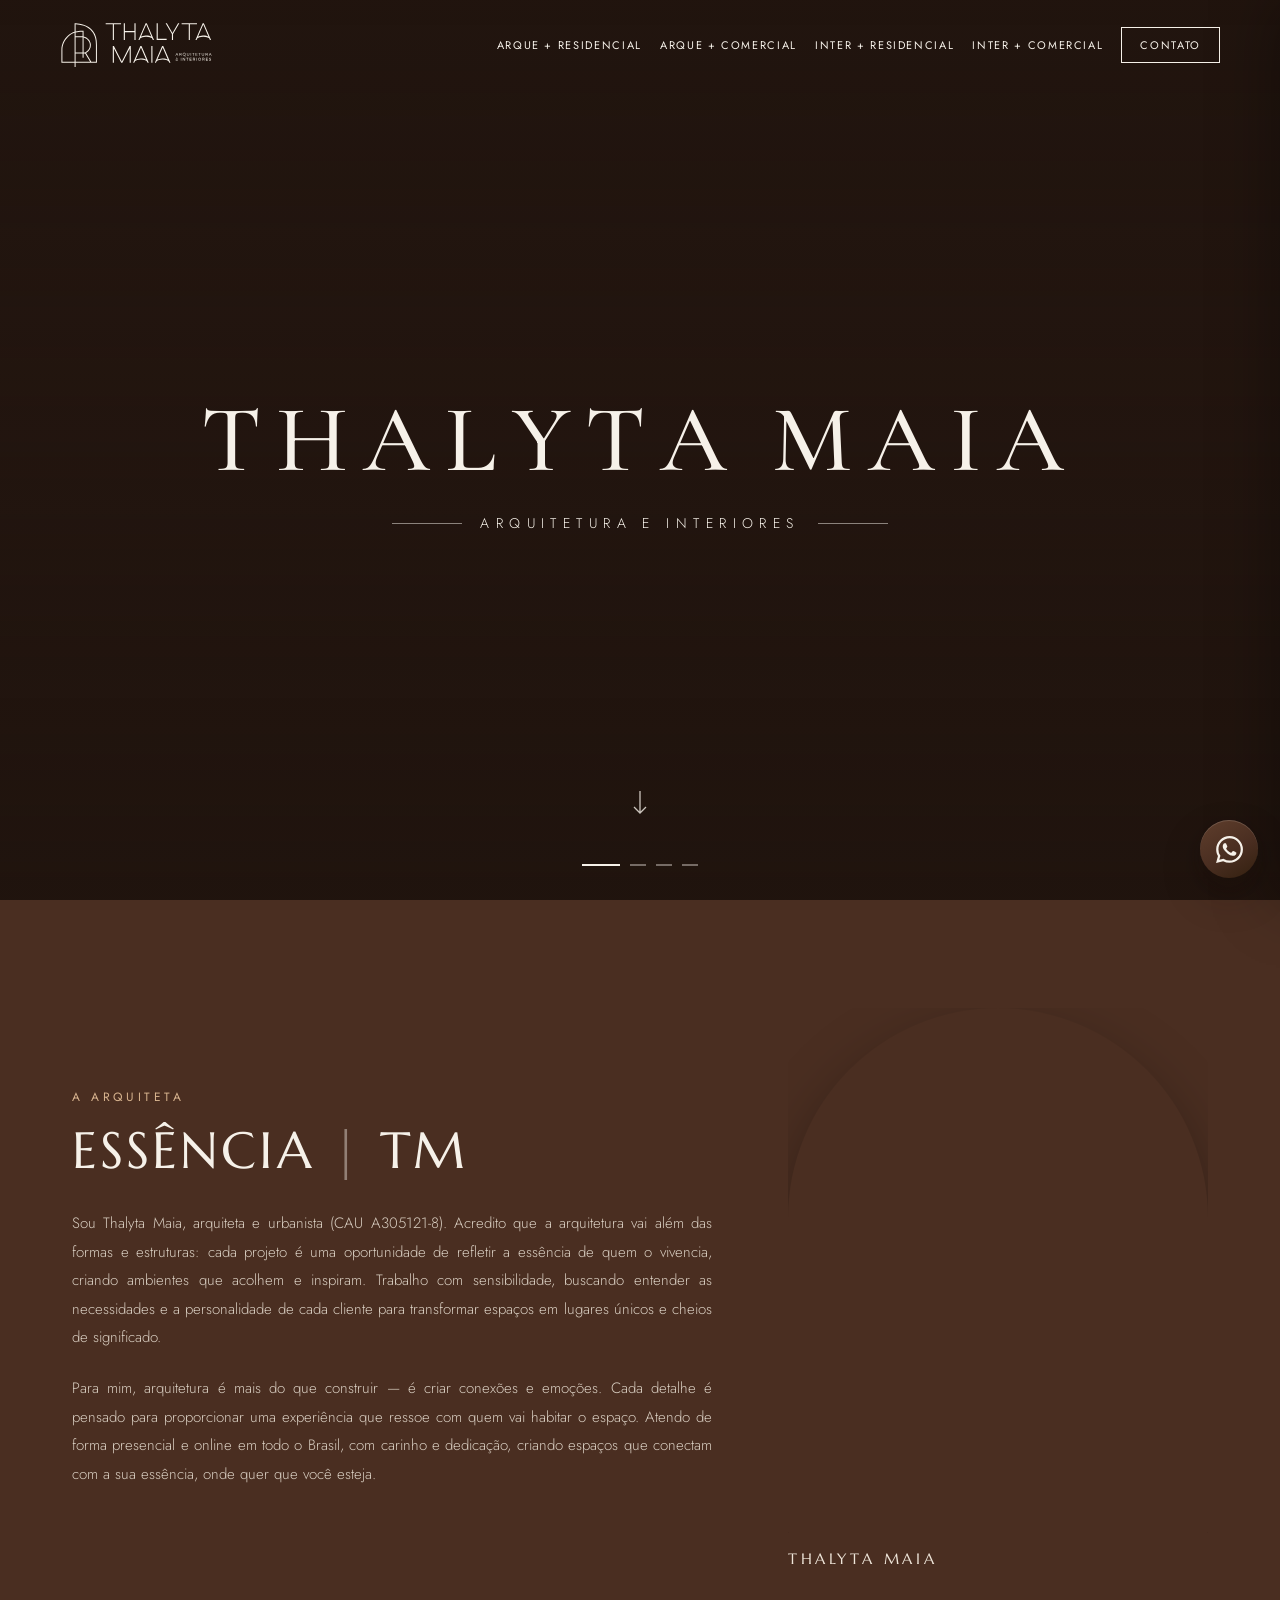
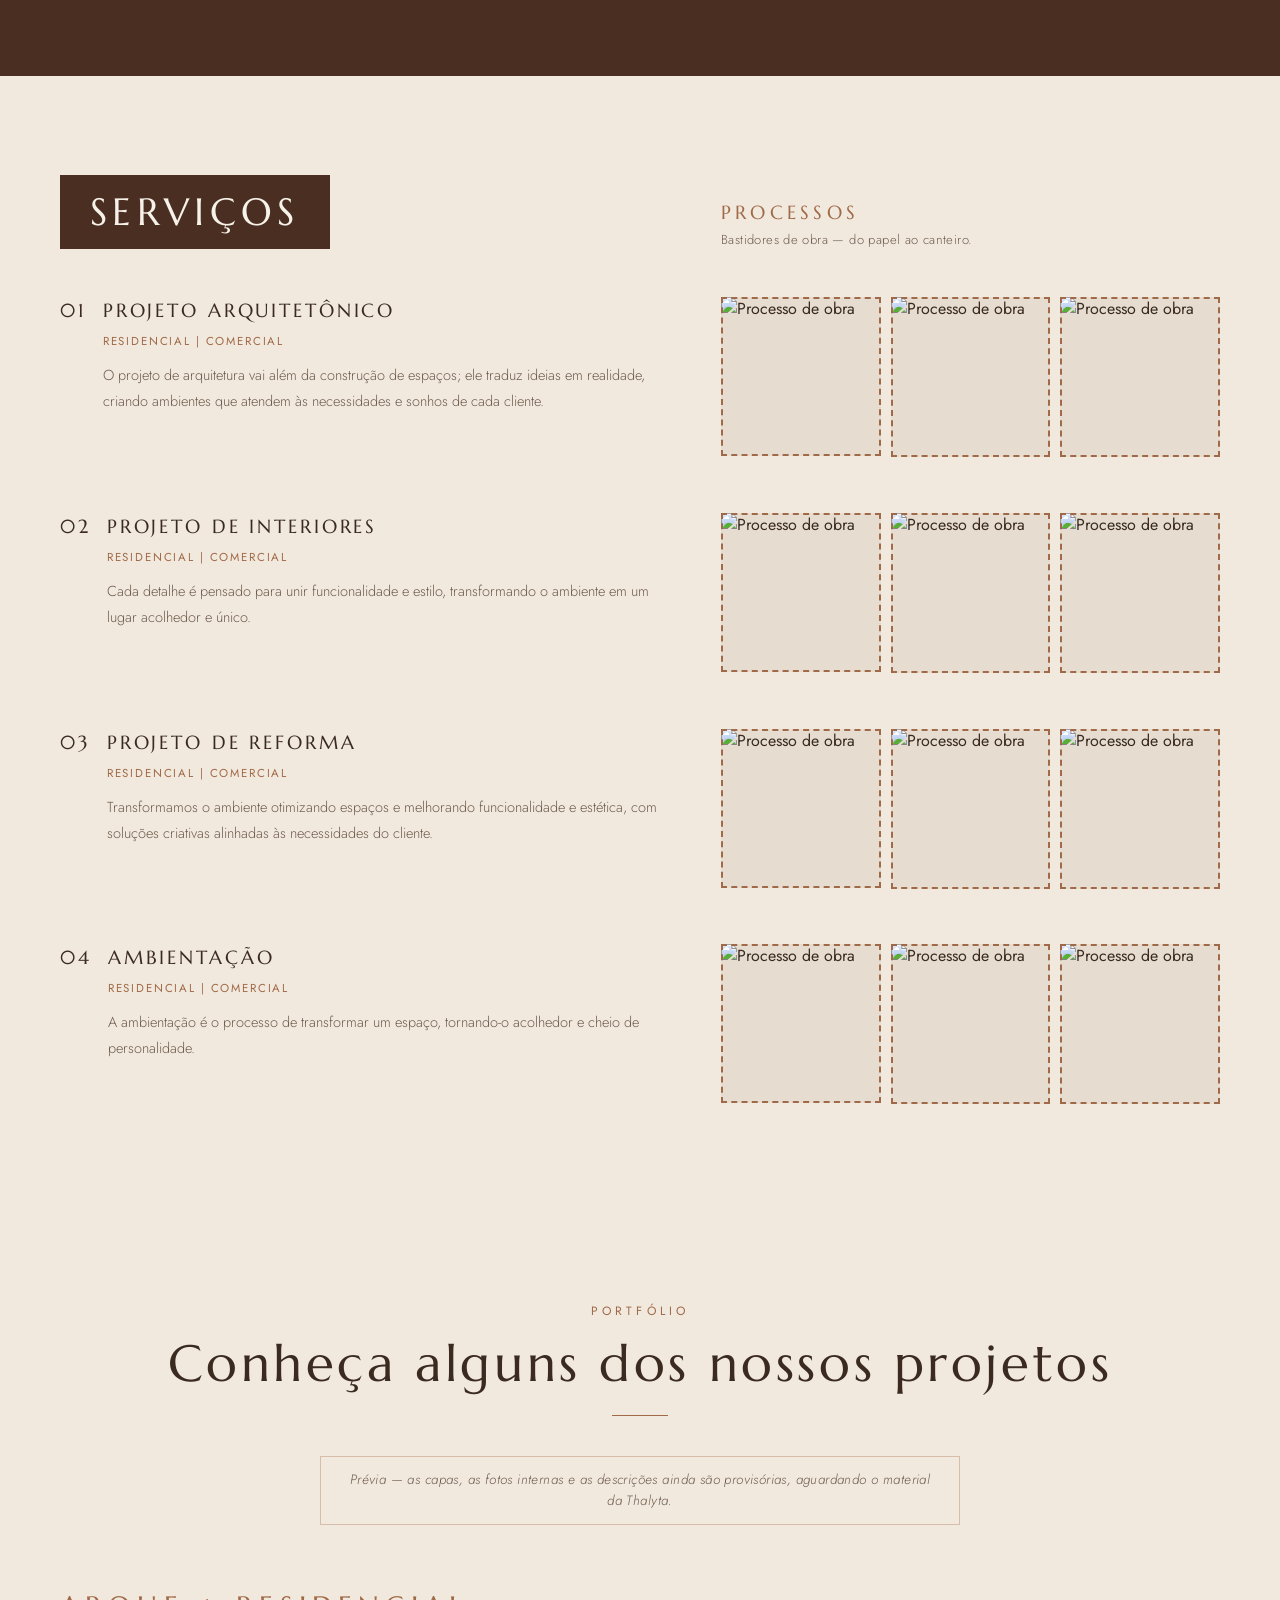
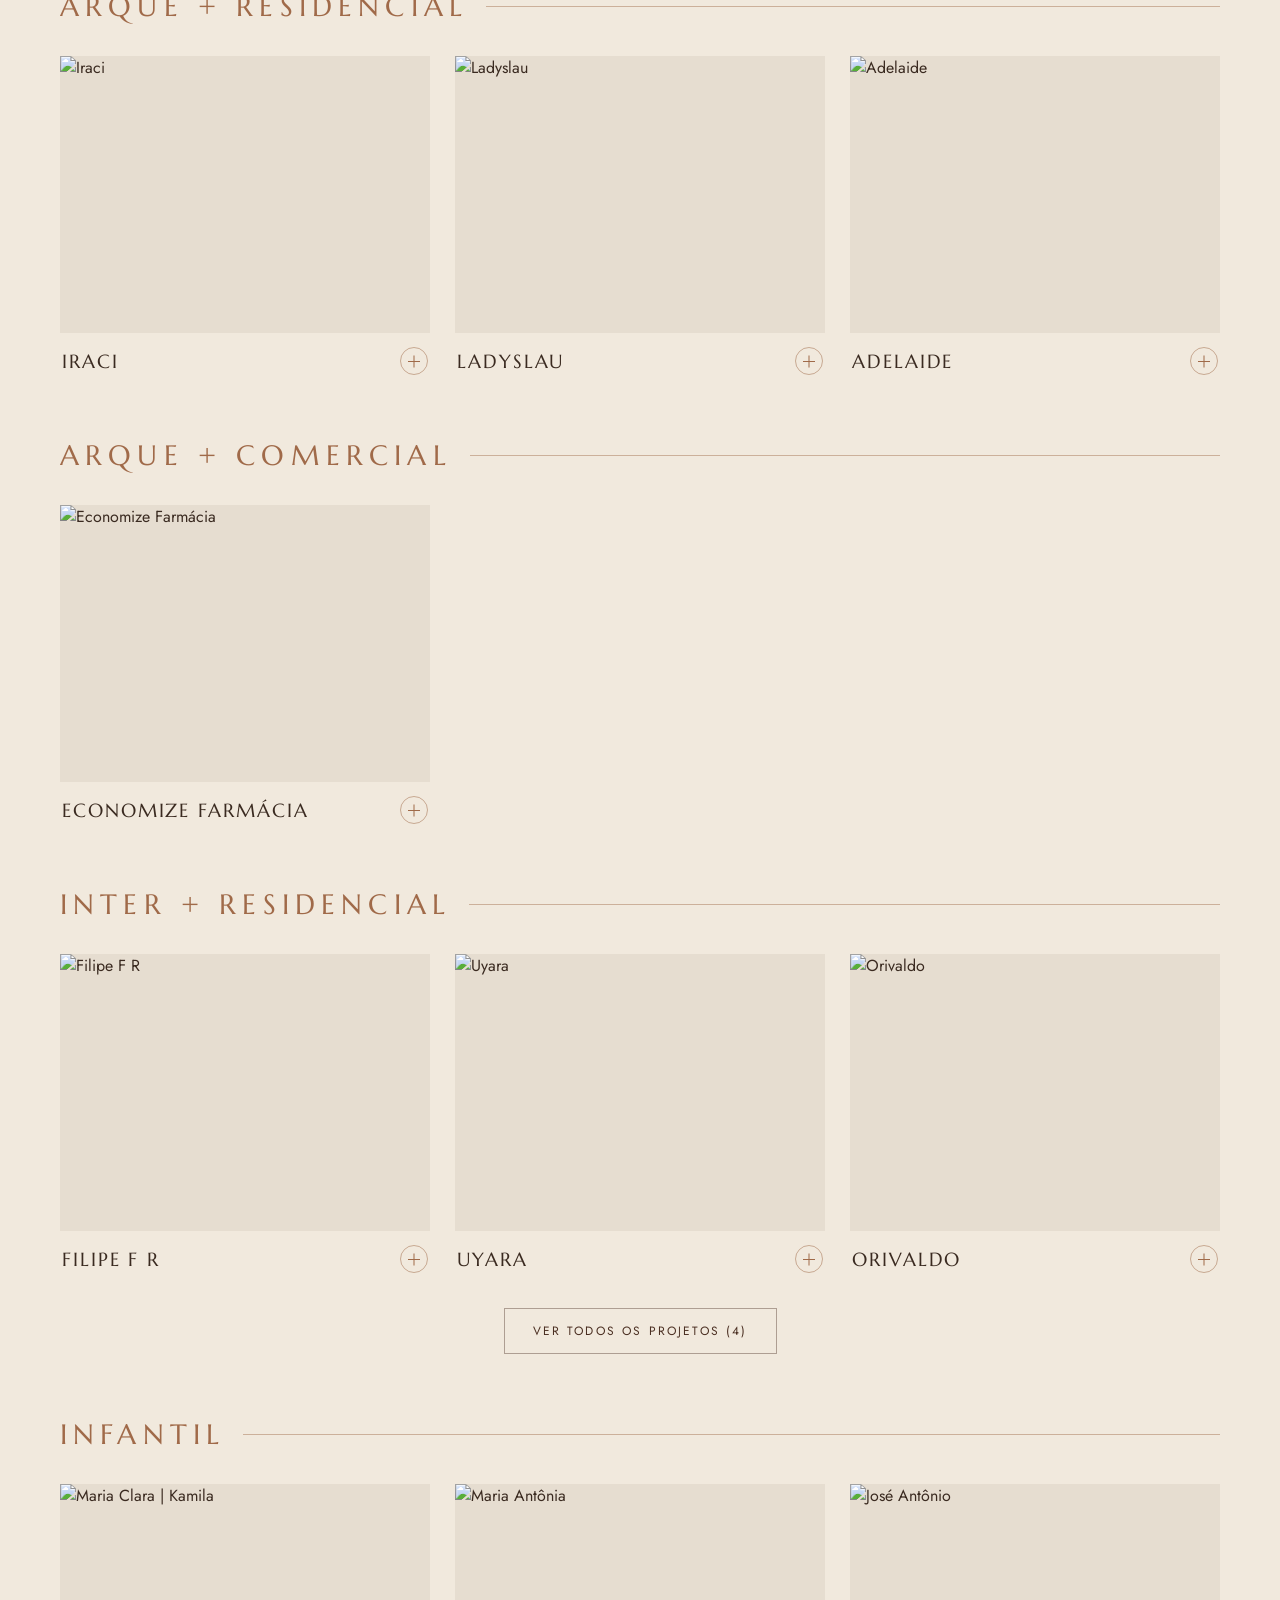
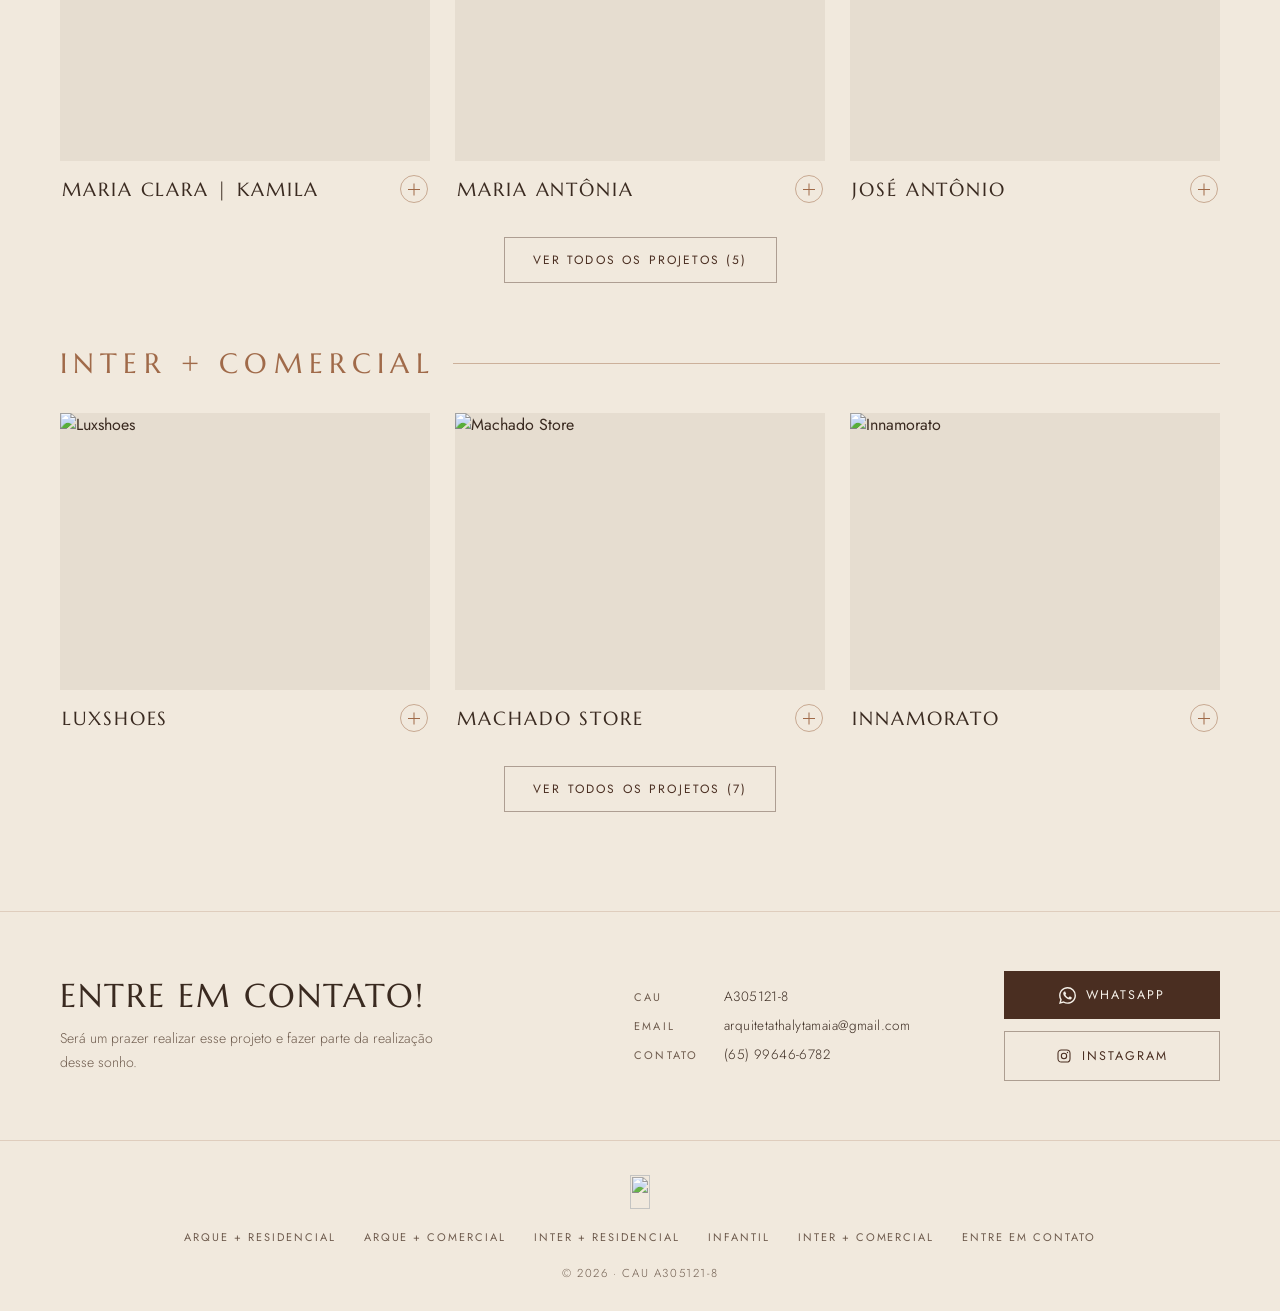
==== index.html @ 7fad7a64 "feat: atualizacoes visuais e estruturais no site" ====
<!DOCTYPE html>
<html lang="pt-BR">

<head>
  <meta charset="utf-8">
  <meta name="viewport" content="width=device-width, initial-scale=1">
  <meta name="theme-color" content="#f6f1e9">
  <title>Thalyta Maia · Arquitetura e Interiores</title>
  <script>document.documentElement.className += ' js';</script>
  <meta name="description"
    content="Thalyta Maia — Arquitetura e Interiores. Projetos residenciais e comerciais com sensibilidade, criando ambientes que acolhem e inspiram. Atendimento presencial e online para todo o Brasil.">
  <link rel="canonical" href="https://theocarvalhodev.github.io/thalytaarqu/">
  <link rel="icon" href="favicon.ico" sizes="48x48">
  <link rel="apple-touch-icon" href="assets/images/apple-touch-icon.png">

  <!-- ===== Open Graph — preview ao compartilhar o link (WhatsApp, Instagram, Facebook, LinkedIn) ===== -->
  <meta property="og:type" content="website">
  <meta property="og:site_name" content="Thalyta Maia · Arquitetura e Interiores">
  <meta property="og:title" content="Thalyta Maia · Arquitetura e Interiores">
  <meta property="og:description"
    content="Projetos residenciais e comerciais com sensibilidade — ambientes que acolhem e inspiram. Atendimento presencial e online para todo o Brasil.">
  <meta property="og:url" content="https://theocarvalhodev.github.io/thalytaarqu/">
  <meta property="og:image" content="https://theocarvalhodev.github.io/thalytaarqu/assets/images/og-thalyta-maia.jpg">
  <meta property="og:image:secure_url"
    content="https://theocarvalhodev.github.io/thalytaarqu/assets/images/og-thalyta-maia.jpg">
  <meta property="og:image:type" content="image/jpeg">
  <meta property="og:image:width" content="1200">
  <meta property="og:image:height" content="630">
  <meta property="og:image:alt" content="Thalyta Maia — Arquitetura e Interiores">
  <meta property="og:locale" content="pt_BR">

  <!-- ===== Twitter / X ===== -->
  <meta name="twitter:card" content="summary_large_image">
  <meta name="twitter:title" content="Thalyta Maia · Arquitetura e Interiores">
  <meta name="twitter:description"
    content="Projetos residenciais e comerciais com sensibilidade — ambientes que acolhem e inspiram.">
  <meta name="twitter:image" content="https://theocarvalhodev.github.io/thalytaarqu/assets/images/og-thalyta-maia.jpg">
  <meta name="twitter:image:alt" content="Thalyta Maia — Arquitetura e Interiores">

  <link rel="preconnect" href="https://fonts.googleapis.com">
  <link rel="preconnect" href="https://fonts.gstatic.com" crossorigin>
  <link
    href="https://fonts.googleapis.com/css2?family=Cormorant+Garamond:ital,wght@0,400;0,500;0,600;1,400&family=Jost:wght@300;400;500&family=Marcellus&display=swap"
    rel="stylesheet">

  <!-- cache-busting: ao mudar CSS/JS, incremente o número de ?v= para forçar o navegador a baixar a versão nova -->
  <link rel="stylesheet" href="css/styles.css?v=7">
  <link rel="stylesheet" href="css/animations.css?v=7">
</head>

<body>

  <!-- barra de progresso de scroll -->
  <div class="scroll-progress" id="scrollProgress" aria-hidden="true"></div>

  <!-- ================= NAV ================= -->
  <nav class="nav" id="nav">
    <a href="#hero" class="nav__logo" data-navlink aria-label="Thalyta Maia — Arquitetura e Interiores · Início">
      <svg xmlns="http://www.w3.org/2000/svg" xmlns:xlink="http://www.w3.org/1999/xlink"
        xmlns:inkscape="http://www.inkscape.org/namespaces/inkscape" version="1.1" viewBox="163 428 740 223"
        aria-hidden="true" focusable="false">
        <defs>
          <clipPath id="clip_1">
            <path transform="matrix(1,0,0,-1,0,1080)" d="M0 1080H1080V0H0Z" />
          </clipPath>
          <clipPath id="clip_2">
            <path transform="matrix(1,0,0,-1,0,1080)" d="M2174.58 1089.76H1090.0001V2167.2843H2174.58Z" />
          </clipPath>
          <path id="font_3_4"
            d="M.6199951 0 .54600527 .16999817H.17700196L.104003909 0H.0030059815L.31399537 .69999697H.41400147L.723999 0H.6199951M.21499634 .25700379H.5090027L.36099244 .5970001 .21499634 .25700379Z" />
          <path id="font_3_260"
            d="M.55200198 0 .41299439 .22000122C.39700318 .21866863 .3840027 .21800232 .37399293 .21800232H.19599915V0H.1000061V.69999697H.37399293C.46266685 .69999697 .53116866 .6794942 .5794983 .63848879 .62782797 .59749349 .6519928 .5393321 .6519928 .46400453 .6519928 .40733338 .63882449 .35966493 .6124878 .32099916 .5861613 .28233338 .54832968 .2543335 .49899293 .23699951L.66200259 0H.55200198M.37399293 .30499269C.43400065 .30499269 .48000083 .318161 .5119934 .34449769 .54399618 .37083436 .55999758 .40966798 .55999758 .46099855 .55999758 .5109965 .54399618 .5488281 .5119934 .5744934 .48000083 .6001689 .43400065 .6130066 .37399293 .6130066H.19599915V.30499269H.37399293Z" />
          <path id="font_3_258"
            d="M.81500247-.070999149C.7883301-.09499613 .7589925-.11366272 .72698977-.1269989 .69499716-.14033509 .66333517-.14700318 .6320038-.14700318 .5900014-.14700318 .5503337-.13499959 .5130005-.11099243 .47566734-.086995448 .44200135-.05233256 .41200257-.007003784H.40600587C.33866374-.007003784 .27682496 .008829753 .2204895 .040496828 .16416423 .0721639 .11966451 .11549886 .08699036 .17050171 .054326375 .22550456 .037994386 .28566996 .037994386 .35099793 .037994386 .41633607 .054326375 .47617088 .08699036 .5305023 .11966451 .5848338 .16400147 .6276652 .22000122 .6589966 .27600099 .69032797 .33800254 .70599368 .40600587 .70599368 .4733378 .70599368 .53516647 .69032797 .5914917 .6589966 .64782717 .6276652 .69232687 .5848338 .72499087 .5305023 .757665 .47617088 .7740021 .41633607 .7740021 .35099793 .7740021 .29700218 .76283267 .2466685 .7404938 .19999695 .7181651 .15333557 .68733218 .1133372 .647995 .08000183 .608668 .046666463 .56366989 .022664389 .5130005 .0079956059 .55699667-.03933716 .6003316-.06300354 .6430054-.06300354 .68167117-.06300354 .7256673-.04266866 .7749939-.0019989014L.81500247-.070999149M.1349945 .35099793C.1349945 .30166117 .14732869 .2563273 .17199707 .21499634 .19666545 .17366536 .22983296 .14083354 .27149964 .116500858 .3131663 .092168178 .3583323 .08000183 .40699769 .08000183 .45566307 .08000183 .50049337 .092168178 .54148867 .116500858 .5824941 .14083354 .61516317 .17366536 .63949587 .21499634 .66382858 .2563273 .6759949 .30166117 .6759949 .35099793 .6759949 .4003347 .66382858 .4455007 .63949587 .48649598 .61516317 .5275014 .5824941 .5600026 .54148867 .58399966 .50049337 .60799667 .45566307 .6199951 .40699769 .6199951 .3583323 .6199951 .3131663 .60799667 .27149964 .58399966 .22983296 .5600026 .19666545 .5275014 .17199707 .48649598 .14732869 .4455007 .1349945 .4003347 .1349945 .35099793Z" />
          <path id="font_3_297"
            d="M.18099976 .28599549C.18099976 .22132874 .1988322 .17082723 .23449707 .13449097 .27016197 .09816488 .31933085 .08000183 .38200379 .08000183 .44400535 .08000183 .49267069 .09816488 .5279999 .13449097 .56332907 .17082723 .58099368 .22132874 .58099368 .28599549V.69999697H.67700198V.28599549C.67700198 .19466655 .65083315 .1230011 .5984955 .070999149 .546168 .018997193 .47400413-.007003784 .38200379-.007003784 .28933207-.007003784 .21666463 .018997193 .16400147 .070999149 .111338298 .1230011 .085006717 .19466655 .085006717 .28599549V.69999697H.18099976V.28599549Z" />
          <path id="font_3_142" d="M.1000061 .69999697H.19599915V0H.1000061V.69999697Z" />
          <path id="font_3_283"
            d="M.009994507 .69999697H.55700686V.6119995H.33099366V0H.23500061V.6119995H.009994507V.69999697Z" />
          <path id="font_3_75"
            d="M.1000061 .69999697H.58599856V.6130066H.19599915V.39700318H.54499819V.30999757H.19599915V.087005618H.5980072V0H.1000061V.69999697Z" />
          <path id="font_3_3" d="" />
          <path id="font_3_1390"
            d="M.598999-.01499939 .4850006 .09700012C.45366923 .06433614 .41983543 .03933716 .38349916 .022003174 .34716288 .0046691896 .30966188-.0039978029 .2709961-.0039978029 .23166912-.0039978029 .19566854 .004333496 .16299439 .020996094 .1303304 .037668867 .104497279 .060836793 .085494998 .09049988 .06650289 .120162967 .057006837 .15333049 .057006837 .19000244 .057006837 .23533122 .07083639 .27282716 .09849548 .30249024 .12616475 .33216349 .16433208 .3600006 .21299744 .3860016 .18900045 .41733299 .17133586 .4461619 .16000366 .4724884 .14867147 .49882508 .14300537 .52466329 .14300537 .55000308 .14300537 .59533187 .15933736 .6323293 .19200135 .6609955 .22466533 .6896617 .2669983 .70399478 .31900025 .70399478 .3689982 .70399478 .40966288 .69065859 .44099427 .6639862 .47233583 .63732406 .4880066 .6029968 .4880066 .56100466 .4880066 .53100588 .48016868 .5045064 .4644928 .48150636 .44882713 .45850627 .42915855 .43883769 .40548707 .4225006 .38182578 .40616355 .35199485 .3886617 .31599427 .36999513 .34932963 .33132936 .40299989 .2753296 .477005 .20199585 .5036672 .2426656 .526001 .28666688 .54400637 .33399964L.6060028 .28799439C.5853322 .2386678 .55999758 .19266765 .5299988 .1499939L.647995 .035003663 .598999-.01499939M.21899414 .5509949C.21899414 .51433309 .23799642 .47000123 .27600099 .41799928 .32066856 .44133506 .35450236 .46333314 .37750245 .48399354 .40050254 .5046641 .41200257 .5299988 .41200257 .55999758 .41200257 .58533737 .40366618 .6056722 .3869934 .6210022 .3703308 .6363322 .3480021 .6439972 .32000733 .6439972 .28933717 .6439972 .26483155 .63516238 .24649048 .6174927 .22815959 .5998332 .21899414 .57766726 .21899414 .5509949M.27400209 .067993167C.32933045 .067993167 .382665 .09466044 .43400575 .147995 .35533143 .22599793 .29499818 .28900147 .25300599 .33700563 .2156728 .31633506 .18683879 .29499818 .1665039 .272995 .14616902 .25100199 .13600159 .22533672 .13600159 .19599915 .13600159 .15866597 .14933269 .1279958 .17599488 .10398865 .20266724 .07999166 .2353363 .067993167 .27400209 .067993167Z" />
          <path id="font_3_199"
            d="M.5980072 .69999697H.69299319V0H.59599307L.19599915 .54200747V0H.1000061V.69999697H.19700623L.5980072 .15699768V.69999697Z" />
          <path id="font_3_221"
            d="M.40600587 .70599368C.4733378 .70599368 .53516647 .69032797 .5914917 .6589966 .64782717 .6276652 .69232687 .5848338 .72499087 .5305023 .757665 .47617088 .7740021 .41633607 .7740021 .35099793 .7740021 .28566996 .757665 .22550456 .72499087 .17050171 .69232687 .11549886 .64782717 .0721639 .5914917 .040496828 .53516647 .008829753 .4733378-.007003784 .40600587-.007003784 .33866374-.007003784 .27682496 .008829753 .2204895 .040496828 .16416423 .0721639 .11966451 .11549886 .08699036 .17050171 .054326375 .22550456 .037994386 .28566996 .037994386 .35099793 .037994386 .41633607 .054326375 .47617088 .08699036 .5305023 .11966451 .5848338 .16400147 .6276652 .22000122 .6589966 .27600099 .69032797 .33800254 .70599368 .40600587 .70599368M.40699769 .6199951C.3583323 .6199951 .3131663 .60799667 .27149964 .58399966 .22983296 .5600026 .19666545 .5275014 .17199707 .48649598 .14732869 .4455007 .1349945 .4003347 .1349945 .35099793 .1349945 .30166117 .14732869 .2563273 .17199707 .21499634 .19666545 .17366536 .22983296 .14083354 .27149964 .116500858 .3131663 .092168178 .3583323 .08000183 .40699769 .08000183 .45566307 .08000183 .50049337 .092168178 .54148867 .116500858 .5824941 .14083354 .61516317 .17366536 .63949587 .21499634 .66382858 .2563273 .6759949 .30166117 .6759949 .35099793 .6759949 .4003347 .66382858 .4455007 .63949587 .48649598 .61516317 .5275014 .5824941 .5600026 .54148867 .58399966 .50049337 .60799667 .45566307 .6199951 .40699769 .6199951Z" />
          <path id="font_3_268"
            d="M.5090027 .55400088C.4763387 .57467147 .44250489 .59016928 .40750123 .6004944 .37249757 .61082968 .34033204 .6159973 .31100465 .6159973 .27033488 .6159973 .23783367 .6081645 .21350098 .5924988 .18916829 .57683309 .17700196 .55533346 .17700196 .5279999 .17700196 .5033315 .18433126 .48316447 .19898987 .46749879 .21365865 .4518331 .23165894 .4394989 .25299073 .43049623 .27433268 .4215037 .30400086 .41100566 .34199525 .39900209 .389328 .38433329 .42766319 .3703308 .45700074 .35699464 .4863383 .3436686 .5113373 .32383729 .5319977 .2975006 .5526683 .27116395 .56300356 .23632813 .56300356 .19299317 .56300356 .1529948 .5521698 .117996219 .5305023 .08799744 .50883486 .057998659 .47850038 .03483073 .4394989 .018493653 .40049745 .002166748 .35566203-.005996704 .30499269-.005996704 .2536621-.005996704 .20366414 .004002889 .15499878 .024002076 .10633341 .044001264 .06433614 .07066854 .029006958 .104003909L.072006229 .18699646C.10533142 .15433248 .14282735 .12916565 .18449402 .11149597 .22616069 .093836467 .2666626 .085006717 .30599977 .085006717 .3526713 .085006717 .389506 .09417216 .4165039 .11250305 .4435018 .13083394 .45700074 .15566509 .45700074 .18699646 .45700074 .21166484 .44966636 .23199971 .43499757 .2480011 .42032878 .26400248 .40182496 .27666728 .37948609 .28599549 .35715739 .29533387 .32699586 .30566917 .28900147 .31700135 .24232991 .33099876 .20432537 .34466554 .1749878 .3580017 .1456604 .3713379 .12082926 .39100138 .100494388 .4169922 .08016968 .44299317 .070007327 .47733055 .070007327 .5200043 .070007327 .55733749 .080337528 .5903371 .100997928 .6190033 .121668498 .6476695 .15067037 .66966757 .18800354 .68499758 .22533672 .7003276 .2686666 .70799258 .31799317 .70799258 .3599955 .70799258 .40116374 .701828 .4414978 .6894989 .48183189 .6771698 .5176646 .66067 .548996 .6399994L.5090027 .55400088Z" />
          <clipPath id="clip_4">
            <path transform="matrix(1,0,0,-1,0,1080)" d="M0 1080H1080V0H0Z" />
          </clipPath>
        </defs>
        <g inkscape:groupmode="layer" inkscape:label="Camada 1">
          <g clip-path="url(#clip_1)">
            <g clip-path="url(#clip_2)">
            </g>
            <path transform="matrix(1,0,0,-1,580.4326,609.4854)"
              d="M0 0C-8.323 19.466-16.647 38.932-24.971 58.397-33.507 38.778-42.042 19.158-50.577-.461-45.618 1.709-37.34 4.591-26.749 4.92-14.666 5.295-5.225 2.171 0 0M-27.738 64.623H-22.319L12.847-16.086H7.428C5.823-13.081 4.219-10.076 2.613-7.071-2.165-4.646-12.376-.268-25.942-.614-38.902-.945-48.521-5.425-53.19-7.994L-57.485-16.086H-62.904Z"
              fill="currentColor" />
            <path transform="matrix(1,0,0,-1,685.7109,609.4854)"
              d="M0 0C-8.324 19.466-16.647 38.932-24.972 58.397-33.507 38.778-42.043 19.158-50.578-.461-45.618 1.709-37.341 4.591-26.75 4.92-14.667 5.295-5.226 2.171 0 0M-27.739 64.623H-22.32L12.847-16.086H7.427L2.613-7.071C-2.166-4.646-12.376-.268-25.942-.614-38.902-.945-48.521-5.425-53.191-7.994-54.623-10.691-56.055-13.389-57.485-16.086H-62.905Z"
              fill="currentColor" />
            <path transform="matrix(1,0,0,-1,605.8867,498.7036)"
              d="M0 0C-8.324 19.465-16.647 38.931-24.972 58.397-33.507 38.777-42.042 19.158-50.578-.461-45.618 1.708-37.341 4.59-26.75 4.919-14.666 5.294-5.225 2.171 0 0M-27.739 64.622H-22.32L12.847-16.087H7.428C5.822-13.082 4.218-10.077 2.613-7.072-2.166-4.646-12.376-.269-25.942-.615-38.902-.946-48.521-5.425-53.191-7.994-54.623-10.692-56.055-13.389-57.485-16.087H-62.904Z"
              fill="currentColor" />
            <path transform="matrix(1,0,0,-1,419.0459,439.5)" d="M0 0H-34.589V5.418H40.009V0H5.419V-75.291H0Z"
              fill="currentColor" />
            <path transform="matrix(1,0,0,-1,472.1973,434.08149)"
              d="M0 0H5.419V-37.932H51.77V0H57.188V-80.709H51.77V-43.352H5.419V-80.709H0Z" fill="currentColor" />
            <path transform="matrix(1,0,0,-1,882.6309,498.7036)"
              d="M0 0C-8.324 19.465-16.647 38.931-24.972 58.397-33.507 38.777-42.043 19.158-50.578-.461-45.618 1.708-37.341 4.59-26.75 4.919-14.666 5.294-5.226 2.171 0 0M-27.739 64.622H-22.32L12.847-16.087H7.428C5.822-13.082 4.218-10.077 2.613-7.072-2.166-4.646-12.376-.269-25.942-.615-38.902-.946-48.521-5.425-53.191-7.994-54.623-10.692-56.055-13.389-57.485-16.087H-62.905Z"
              fill="currentColor" />
            <path transform="matrix(1,0,0,-1,631.5381,434.08149)" d="M0 0H5.419V-75.289H48.54V-80.709H0Z"
              fill="currentColor" />
            <path transform="matrix(1,0,0,-1,705.5889,486.6577)"
              d="M0 0-30.555 52.576H-24.329L2.651 5.65 29.746 52.576H35.973L5.419 0V-28.133H0Z" fill="currentColor" />
            <path transform="matrix(1,0,0,-1,787.2197,439.5)" d="M0 0H-34.589V5.418H40.009V0H5.42V-75.291H0Z"
              fill="currentColor" />
            <path transform="matrix(1,0,0,-1,418.9111,544.8623)"
              d="M0 0H5.419L43.697-74.252 81.746 0H87.28V-80.709H81.861V-11.645L46.35-80.709H40.931L5.419-11.761V-80.709H0Z"
              fill="currentColor" />
            <path transform="matrix(1,0,0,-1,0,1080)" d="M605.771 535.138H611.19V454.42903H605.771Z"
              fill="currentColor" />
          </g>
          <use data-text="A" xlink:href="#font_3_4" transform="matrix(19.2582,0,0,-20,722.4551,591.7705)"
            fill="currentColor" />
          <use data-text="R" xlink:href="#font_3_260" transform="matrix(19.2582,0,0,-20,739.903,591.7705)"
            fill="currentColor" />
          <use data-text="Q" xlink:href="#font_3_258" transform="matrix(19.2582,0,0,-20,757.29318,591.7705)"
            fill="currentColor" />
          <use data-text="U" xlink:href="#font_3_297" transform="matrix(19.2582,0,0,-20,776.58987,591.7705)"
            fill="currentColor" />
          <use data-text="I" xlink:href="#font_3_142" transform="matrix(19.2582,0,0,-20,794.7311,591.7705)"
            fill="currentColor" />
          <use data-text="T" xlink:href="#font_3_283" transform="matrix(19.2582,0,0,-20,803.898,591.7705)"
            fill="currentColor" />
          <use data-text="E" xlink:href="#font_3_75" transform="matrix(19.2582,0,0,-20,818.2839,591.7705)"
            fill="currentColor" />
          <use data-text="T" xlink:href="#font_3_283" transform="matrix(19.2582,0,0,-20,834.3259,591.7705)"
            fill="currentColor" />
          <use data-text="U" xlink:href="#font_3_297" transform="matrix(19.2582,0,0,-20,848.7118,591.7705)"
            fill="currentColor" />
          <use data-text="R" xlink:href="#font_3_260" transform="matrix(19.2582,0,0,-20,866.853,591.7705)"
            fill="currentColor" />
          <use data-text="A" xlink:href="#font_3_4" transform="matrix(19.2582,0,0,-20,884.24319,591.7705)"
            fill="currentColor" />
          <use data-text=" " xlink:href="#font_3_3" transform="matrix(19.2582,0,0,-20,901.6911,591.7705)"
            fill="currentColor" />
          <use data-text="&amp;" xlink:href="#font_3_1390" transform="matrix(19.2582,0,0,-20,722.4551,615.7705)"
            fill="currentColor" />
          <use data-text=" " xlink:href="#font_3_3" transform="matrix(19.2582,0,0,-20,738.53567,615.7705)"
            fill="currentColor" />
          <use data-text="I" xlink:href="#font_3_142" transform="matrix(19.2582,0,0,-20,747.0478,615.7705)"
            fill="currentColor" />
          <use data-text="N" xlink:href="#font_3_199" transform="matrix(19.2582,0,0,-20,756.2147,615.7705)"
            fill="currentColor" />
          <use data-text="T" xlink:href="#font_3_283" transform="matrix(19.2582,0,0,-20,774.9722,615.7705)"
            fill="currentColor" />
          <use data-text="E" xlink:href="#font_3_75" transform="matrix(19.2582,0,0,-20,789.3581,615.7705)"
            fill="currentColor" />
          <use data-text="R" xlink:href="#font_3_260" transform="matrix(19.2582,0,0,-20,805.40017,615.7705)"
            fill="currentColor" />
          <use data-text="I" xlink:href="#font_3_142" transform="matrix(19.2582,0,0,-20,822.7903,615.7705)"
            fill="currentColor" />
          <use data-text="O" xlink:href="#font_3_221" transform="matrix(19.2582,0,0,-20,831.9572,615.7705)"
            fill="currentColor" />
          <use data-text="R" xlink:href="#font_3_260" transform="matrix(19.2582,0,0,-20,851.06137,615.7705)"
            fill="currentColor" />
          <use data-text="E" xlink:href="#font_3_75" transform="matrix(19.2582,0,0,-20,868.4515,615.7705)"
            fill="currentColor" />
          <use data-text="S" xlink:href="#font_3_268" transform="matrix(19.2582,0,0,-20,884.4935,615.7705)"
            fill="currentColor" />
          <g clip-path="url(#clip_4)">
            <path transform="matrix(1,0,0,-1,238.6143,580.6621)"
              d="M0 0H33.816V-20.897H38.688V0H44.212 46.111L70.39-40.598H0ZM-63.945-40.598V18.029C-63.945 42.632-52.834 66.649-33.46 83.922-24.419 91.982-14.517 97.172-4.871 100.465V-40.598ZM38.688 77.61C55.695 73.692 68.385 59.265 69.335 42.22 70.212 26.507 60.837 11.561 45.963 4.871H44.212 38.688ZM0 78.361H33.816V4.871002H0ZM33.816 83.233H0V101.979C13.097 105.658 25.337 106.049 33.816 105.632ZM0 141.622H.129C21.2 140.486 59.668 134.181 81.092 104.753 93.862 87.21 98.61 70.042 98.61 41.411V-40.598H76.064L50.717 1.789C65.808 9.843 75.132 25.77 74.198 42.491 73.107 62.067 58.331 78.571 38.688 82.592V109.467H38.682L38.697 110.389 34.943 110.45C26.388 110.943 13.714 110.688 0 107.038ZM103.481 41.411C103.481 70.816 98.309 89.379 85.029 107.619 62.397 138.708 22.243 145.317 .322 146.49L.255 146.493-2.44 146.487H-4.871V105.606C-15.544 102.167-26.616 96.549-36.702 87.558-57.11 69.362-68.816 44.019-68.816 18.029V-40.598-44.651-45.469H-4.871V-65.257H0V-45.469H103.477V-44.771H103.481Z"
              fill="currentColor" />
          </g>
        </g>
      </svg>
    </a>

    <div class="nav__links" id="deskLinks">
      <a href="#arq-residencial" class="nav__link" data-navlink>Arque + Residencial</a>
      <a href="#arq-comercial" class="nav__link" data-navlink>Arque + Comercial</a>
      <a href="#int-residencial" class="nav__link" data-navlink>Inter + Residencial</a>
      <a href="#int-comercial" class="nav__link" data-navlink>Inter + Comercial</a>
      <a href="#contato" class="nav__link nav__link--btn" data-navlink>Contato</a>
    </div>

    <button class="nav__burger" id="burger" data-navlink aria-label="Abrir menu" aria-expanded="false"
      aria-controls="drawer">
      <span class="burger-box" aria-hidden="true"><span class="burger-line"></span><span
          class="burger-line"></span><span class="burger-line"></span></span>
    </button>
  </nav>

  <!-- mobile drawer -->
  <div class="drawer-overlay" id="overlay" hidden></div>
  <aside class="drawer" id="drawer" aria-hidden="true">
    <button class="drawer__close" id="drawerClose" aria-label="Fechar menu">
      <svg width="22" height="22" viewBox="0 0 24 24" fill="none" stroke="currentColor" stroke-width="1.5"
        stroke-linecap="round" aria-hidden="true">
        <path d="M6 6l12 12M18 6L6 18" />
      </svg>
    </button>
    <nav class="drawer__links">
      <a href="#arq-residencial" data-drawerlink>Arque + Residencial</a>
      <a href="#arq-comercial" data-drawerlink>Arque + Comercial</a>
      <a href="#int-residencial" data-drawerlink>Inter + Residencial</a>
      <a href="#int-comercial" data-drawerlink>Inter + Comercial</a>
      <a href="#contato" data-drawerlink>Contato</a>
    </nav>
    <div class="drawer__contact">(65) 99646-6782<br>arquitetathalytamaia@gmail.com</div>
  </aside>

  <!-- ================= HERO ================= -->
  <section id="hero" class="hero">
    <div class="hero__slides" id="heroSlides">
      <div class="hero__slide is-active" data-pan="1">
        <picture>
          <source type="image/webp"
            srcset="assets/images/webp/hero-cozinha-768.webp 768w, assets/images/webp/hero-cozinha-1280.webp 1280w, assets/images/webp/hero-cozinha-1440.webp 1440w"
            sizes="100vw">
          <img class="hero__slide-img" src="assets/images/hero-cozinha.jpg" alt="" fetchpriority="high"
            decoding="async">
        </picture>
      </div>
      <div class="hero__slide" data-pan="2">
        <picture>
          <source type="image/webp"
            srcset="assets/images/webp/hero-lounge-768.webp 768w, assets/images/webp/hero-lounge-1280.webp 1280w, assets/images/webp/hero-lounge-1920.webp 1920w"
            sizes="100vw">
          <img class="hero__slide-img" src="assets/images/hero-lounge.jpg" alt="" loading="lazy" decoding="async">
        </picture>
      </div>
      <div class="hero__slide" data-pan="3">
        <picture>
          <source type="image/webp"
            srcset="assets/images/webp/hero-lavabo-768.webp 768w, assets/images/webp/hero-lavabo-1280.webp 1280w, assets/images/webp/hero-lavabo-1440.webp 1440w"
            sizes="100vw">
          <img class="hero__slide-img" src="assets/images/hero-lavabo.jpg" alt="" loading="lazy" decoding="async">
        </picture>
      </div>
      <div class="hero__slide" data-pan="4">
        <picture>
          <source type="image/webp"
            srcset="assets/images/webp/hero-quarto-768.webp 768w, assets/images/webp/hero-quarto-1280.webp 1280w"
            sizes="100vw">
          <img class="hero__slide-img" src="assets/images/hero-quarto.jpg" alt="" loading="lazy" decoding="async">
        </picture>
      </div>
    </div>
    <div class="hero__overlay"></div>

    <div class="hero__content" id="heroContent">
      <!-- selo removido na reunião: capa mais limpa, a logo continua na nav -->
      <h1 class="hero__title" data-hero data-letters>THALYTA MAIA</h1>
      <div class="hero__subtitle" data-hero>
        <span class="hero__rule"></span>
        <span class="hero__sub-text">Arquitetura e Interiores</span>
        <span class="hero__rule"></span>
      </div>
    </div>

    <a href="#essencia" class="hero__cue" aria-label="Rolar para baixo">
      <svg width="20" height="30" viewBox="0 0 20 30" fill="none" stroke="currentColor" stroke-width="1.3"
        aria-hidden="true">
        <path d="M10 1v22M4 17l6 6 6-6" />
      </svg>
    </a>

    <div class="hero__dots" id="heroDots" role="tablist" aria-label="Slides">
      <button class="hero__dot is-active" data-slide="0" aria-label="Slide 1"></button>
      <button class="hero__dot" data-slide="1" aria-label="Slide 2"></button>
      <button class="hero__dot" data-slide="2" aria-label="Slide 3"></button>
      <button class="hero__dot" data-slide="3" aria-label="Slide 4"></button>
    </div>
  </section>

  <!-- ================= ESSÊNCIA ================= -->
  <section id="essencia" class="essencia">
    <div class="essencia__inner">
      <div class="essencia__text">
        <div class="kicker kicker--tan" data-reveal="up">A arquiteta</div>
        <h2 class="section-title" data-reveal="up" data-reveal-delay="60">ESSÊNCIA <span
            class="section-title__sep">|</span> TM</h2>
        <!-- RASCUNHO "Sobre Mim" — aguardando aprovação da Thalyta (2026-07-06) -->
        <p data-reveal="up" data-reveal-delay="120">Sou Thalyta Maia, arquiteta e urbanista (CAU A305121-8). Acredito
          que a arquitetura vai além das formas e estruturas: cada projeto é uma oportunidade de refletir a essência de
          quem o vivencia, criando ambientes que acolhem e inspiram. Trabalho com sensibilidade, buscando entender as
          necessidades e a personalidade de cada cliente para transformar espaços em lugares únicos e cheios de
          significado.</p>
        <p data-reveal="up" data-reveal-delay="180">Para mim, arquitetura é mais do que construir — é criar conexões e
          emoções. Cada detalhe é pensado para proporcionar uma experiência que ressoe com quem vai habitar o espaço.
          Atendo de forma presencial e online em todo o Brasil, com carinho e dedicação, criando espaços que conectam
          com a sua essência, onde quer que você esteja.</p>
      </div>
      <div class="essencia__portrait-wrap" data-reveal="up" data-reveal-delay="140">
        <figure class="portrait portrait--arch" data-reveal="mask">
          <picture>
            <source type="image/webp" srcset="assets/images/webp/portrait-686.webp">
            <img src="assets/images/portrait.jpg" alt="Thalyta Maia, arquiteta" class="portrait__img"
              data-parallax="0.05" loading="lazy">
          </picture>
        </figure>
        <figcaption class="portrait__caption">THALYTA MAIA</figcaption>
      </div>
    </div>
  </section>

  <!-- ================= SERVIÇOS ================= -->
  <section id="servicos" class="servicos">
    <div class="servicos__inner">
      <!-- o rótulo "Processos" cai em cima da coluna de fotos porque o topo usa a
           mesma grade de 2 colunas do .service -->
      <div class="servicos__topo">
        <div class="badge" data-reveal="up">SERVIÇOS</div>
        <div data-reveal="up" data-reveal-delay="120">
          <h3 class="processos__title">Processos</h3>
          <p class="processos__sub">Bastidores de obra — do papel ao canteiro.</p>
        </div>
      </div>

      <!-- ⚠️ PLACEHOLDER — as 12 fotos das faixas .service__processos são de ambiente
           PRONTO (banco atual do site). SUBSTITUIR pelas fotos de OBRA EM ANDAMENTO que a
           Thalyta vai enviar e apagar o data-placeholder de cada faixa (some a tracejada). -->
      <div class="servicos__grid" data-stagger>
        <article class="service" data-reveal="up">
          <div class="service__text">
            <div class="service__num">01</div>
            <div class="service__body">
              <h3 class="service__name">Projeto Arquitetônico</h3>
              <div class="service__scope">Residencial | Comercial</div>
              <p class="service__desc">O projeto de arquitetura vai além da construção de espaços; ele traduz ideias em
                realidade, criando ambientes que atendem às necessidades e sonhos de cada cliente.</p>
            </div>
          </div>
          <div class="service__processos" data-placeholder>
            <figure><img src="assets/pinterest/marias-kids-fachada.jpg" alt="Processo de obra" loading="lazy"></figure>
            <figure><img src="assets/pinterest/escritorio-orion.jpg" alt="Processo de obra" loading="lazy"></figure>
            <figure><img src="assets/pinterest/sala-jantar.jpg" alt="Processo de obra" loading="lazy"></figure>
          </div>
        </article>

        <article class="service" data-reveal="up">
          <div class="service__text">
            <div class="service__num">02</div>
            <div class="service__body">
              <h3 class="service__name">Projeto de Interiores</h3>
              <div class="service__scope">Residencial | Comercial</div>
              <p class="service__desc">Cada detalhe é pensado para unir funcionalidade e estilo, transformando o
                ambiente em um lugar acolhedor e único.</p>
            </div>
          </div>
          <div class="service__processos" data-placeholder>
            <figure><img src="assets/pinterest/cozinha-marmore.jpg" alt="Processo de obra" loading="lazy"></figure>
            <figure><img src="assets/pinterest/cozinha-office.jpg" alt="Processo de obra" loading="lazy"></figure>
            <figure><img src="assets/pinterest/lounge-verde.jpg" alt="Processo de obra" loading="lazy"></figure>
          </div>
        </article>

        <article class="service" data-reveal="up">
          <div class="service__text">
            <div class="service__num">03</div>
            <div class="service__body">
              <h3 class="service__name">Projeto de Reforma</h3>
              <div class="service__scope">Residencial | Comercial</div>
              <p class="service__desc">Transformamos o ambiente otimizando espaços e melhorando funcionalidade e
                estética, com soluções criativas alinhadas às necessidades do cliente.</p>
            </div>
          </div>
          <div class="service__processos" data-placeholder>
            <figure><img src="assets/pinterest/banheiro-terrazzo.jpg" alt="Processo de obra" loading="lazy"></figure>
            <figure><img src="assets/pinterest/lavabo-toucador.jpg" alt="Processo de obra" loading="lazy"></figure>
            <figure><img src="assets/pinterest/quarto-casal.jpg" alt="Processo de obra" loading="lazy"></figure>
          </div>
        </article>

        <article class="service" data-reveal="up">
          <div class="service__text">
            <div class="service__num">04</div>
            <div class="service__body">
              <h3 class="service__name">Ambientação</h3>
              <div class="service__scope">Residencial | Comercial</div>
              <p class="service__desc">A ambientação é o processo de transformar um espaço, tornando-o acolhedor e cheio
                de personalidade.</p>
            </div>
          </div>
          <div class="service__processos" data-placeholder>
            <figure><img src="assets/pinterest/quarto-infantil-floral.jpg" alt="Processo de obra" loading="lazy">
            </figure>
            <figure><img src="assets/pinterest/bercario.jpg" alt="Processo de obra" loading="lazy"></figure>
            <figure><img src="assets/pinterest/quarto-infantil-comoda.jpg" alt="Processo de obra" loading="lazy">
            </figure>
          </div>
        </article>
      </div>
    </div>
  </section>

  <!-- ================= PROJETOS =================
       TEXTOS PROVISÓRIOS — a Thalyta vai revisar/substituir as descrições e categorias. -->
  <section id="projetos" class="projetos">
    <div class="projetos__inner">
      <header class="projetos__head" data-reveal="up">
        <div class="kicker kicker--terra">Portfólio</div>
        <h2 class="section-title section-title--dark">Conheça alguns dos nossos projetos</h2>
        <div class="rule-center"></div>
      </header>

      <p class="projetos__aviso">Prévia — as capas, as fotos internas e as descrições ainda são provisórias,
        aguardando o material da Thalyta.</p>

      <!-- ============================================================
           COMO TROCAR UM PLACEHOLDER POR UM PROJETO REAL:
           1. troque o <img> da .project__capa e os <img> das .frame (fotos internas);
           2. escreva a descrição no lugar do <p class="projetos__empty">;
           3. apague o data-placeholder do <details>.
           Quando o ÚLTIMO data-placeholder sair, o aviso acima some sozinho (CSS :has).
           Os NOMES abaixo vieram da mensagem da Thalyta no grupo (não do resumo em .docx,
           que trocava Iraci por "Josiane" e esquecia a Luxshoes).
           ============================================================ -->
      <div class="projetos__grupo">
        <!-- ===== Arque + Residencial ===== -->
        <h3 id="arq-residencial" class="projetos__group-title" data-reveal="up"><span>Arque + Residencial</span></h3>
        <div class="projetos__grid">
          <details class="project" data-reveal="up" data-placeholder>
            <summary class="project__cover">
              <figure class="project__capa">
                <img src="assets/pinterest/sala-jantar.jpg" alt="Iraci" loading="lazy">
              </figure>
              <div class="project__label">
                <h4 class="project__name">Iraci</h4>
                <span class="project__toggle" aria-hidden="true"></span>
              </div>
            </summary>
            <div class="project__panel">
              <div class="project__text">
                <div class="kicker kicker--terra">Arquitetônico · Residencial</div>
                <div class="rule-left"></div>
                <p class="projetos__empty">Descrição e fotos reais — aguardando envio.</p>
              </div>
              <div class="project__media">
                <figure class="frame"><img src="assets/pinterest/sala-jantar.jpg" alt="Iraci — ambiente" loading="lazy"></figure>
                <figure class="frame"><img src="assets/pinterest/cozinha-marmore.jpg" alt="Iraci — ambiente" loading="lazy"></figure>
              </div>
            </div>
          </details>
          <details class="project" data-reveal="up" data-placeholder>
            <summary class="project__cover">
              <figure class="project__capa">
                <img src="assets/pinterest/cozinha-marmore.jpg" alt="Ladyslau" loading="lazy">
              </figure>
              <div class="project__label">
                <h4 class="project__name">Ladyslau</h4>
                <span class="project__toggle" aria-hidden="true"></span>
              </div>
            </summary>
            <div class="project__panel">
              <div class="project__text">
                <div class="kicker kicker--terra">Arquitetônico · Residencial</div>
                <div class="rule-left"></div>
                <p class="projetos__empty">Descrição e fotos reais — aguardando envio.</p>
              </div>
              <div class="project__media">
                <figure class="frame"><img src="assets/pinterest/cozinha-marmore.jpg" alt="Ladyslau — ambiente" loading="lazy"></figure>
                <figure class="frame"><img src="assets/pinterest/lounge-verde.jpg" alt="Ladyslau — ambiente" loading="lazy"></figure>
              </div>
            </div>
          </details>
          <details class="project" data-reveal="up" data-placeholder>
            <summary class="project__cover">
              <figure class="project__capa">
                <img src="assets/pinterest/lounge-verde.jpg" alt="Adelaide" loading="lazy">
              </figure>
              <div class="project__label">
                <h4 class="project__name">Adelaide</h4>
                <span class="project__toggle" aria-hidden="true"></span>
              </div>
            </summary>
            <div class="project__panel">
              <div class="project__text">
                <div class="kicker kicker--terra">Arquitetônico · Residencial</div>
                <div class="rule-left"></div>
                <p class="projetos__empty">Descrição e fotos reais — aguardando envio.</p>
              </div>
              <div class="project__media">
                <figure class="frame"><img src="assets/pinterest/lounge-verde.jpg" alt="Adelaide — ambiente" loading="lazy"></figure>
                <figure class="frame"><img src="assets/pinterest/quarto-casal.jpg" alt="Adelaide — ambiente" loading="lazy"></figure>
              </div>
            </div>
          </details>
        </div>
      </div>

      <div class="projetos__grupo">
        <!-- ===== Arque + Comercial ===== -->
        <h3 id="arq-comercial" class="projetos__group-title" data-reveal="up"><span>Arque + Comercial</span></h3>
        <div class="projetos__grid">
          <details class="project" data-reveal="up" data-placeholder>
            <summary class="project__cover">
              <figure class="project__capa">
                <img src="assets/pinterest/marias-kids-fachada.jpg" alt="Economize Farmácia" loading="lazy">
              </figure>
              <div class="project__label">
                <h4 class="project__name">Economize Farmácia</h4>
                <span class="project__toggle" aria-hidden="true"></span>
              </div>
            </summary>
            <div class="project__panel">
              <div class="project__text">
                <div class="kicker kicker--terra">Arquitetônico · Comercial</div>
                <div class="rule-left"></div>
                <p class="projetos__empty">Descrição e fotos reais — aguardando envio.</p>
              </div>
              <div class="project__media">
                <figure class="frame"><img src="assets/pinterest/marias-kids-fachada.jpg" alt="Economize Farmácia — fachada" loading="lazy"></figure>
                <figure class="frame"><img src="assets/pinterest/escritorio-orion.jpg" alt="Economize Farmácia — interior" loading="lazy"></figure>
              </div>
            </div>
          </details>
        </div>
      </div>

      <div class="projetos__grupo">
        <!-- ===== Inter + Residencial ===== -->
        <h3 id="int-residencial" class="projetos__group-title" data-reveal="up"><span>Inter + Residencial</span></h3>
        <div class="projetos__grid">
          <details class="project" data-reveal="up" data-placeholder>
            <summary class="project__cover">
              <figure class="project__capa">
                <img src="assets/pinterest/cozinha-office.jpg" alt="Filipe F R" loading="lazy">
              </figure>
              <div class="project__label">
                <h4 class="project__name">Filipe F R</h4>
                <span class="project__toggle" aria-hidden="true"></span>
              </div>
            </summary>
            <div class="project__panel">
              <div class="project__text">
                <div class="kicker kicker--terra">Interiores · Residencial</div>
                <div class="rule-left"></div>
                <p class="projetos__empty">Descrição e fotos reais — aguardando envio.</p>
              </div>
              <div class="project__media">
                <figure class="frame"><img src="assets/pinterest/cozinha-office.jpg" alt="Filipe F R — ambiente" loading="lazy"></figure>
                <figure class="frame"><img src="assets/pinterest/sala-jantar.jpg" alt="Filipe F R — ambiente" loading="lazy"></figure>
              </div>
            </div>
          </details>
          <details class="project" data-reveal="up" data-placeholder>
            <summary class="project__cover">
              <figure class="project__capa">
                <img src="assets/pinterest/quarto-casal.jpg" alt="Uyara" loading="lazy">
              </figure>
              <div class="project__label">
                <h4 class="project__name">Uyara</h4>
                <span class="project__toggle" aria-hidden="true"></span>
              </div>
            </summary>
            <div class="project__panel">
              <div class="project__text">
                <div class="kicker kicker--terra">Interiores · Residencial</div>
                <div class="rule-left"></div>
                <p class="projetos__empty">Descrição e fotos reais — aguardando envio.</p>
              </div>
              <div class="project__media">
                <figure class="frame"><img src="assets/pinterest/quarto-casal.jpg" alt="Uyara — ambiente" loading="lazy"></figure>
                <figure class="frame"><img src="assets/pinterest/lavabo-toucador.jpg" alt="Uyara — ambiente" loading="lazy"></figure>
              </div>
            </div>
          </details>
          <details class="project" data-reveal="up" data-placeholder>
            <summary class="project__cover">
              <figure class="project__capa">
                <img src="assets/pinterest/sala-jantar.jpg" alt="Orivaldo" loading="lazy">
              </figure>
              <div class="project__label">
                <h4 class="project__name">Orivaldo</h4>
                <span class="project__toggle" aria-hidden="true"></span>
              </div>
            </summary>
            <div class="project__panel">
              <div class="project__text">
                <div class="kicker kicker--terra">Interiores · Residencial</div>
                <div class="rule-left"></div>
                <p class="projetos__empty">Descrição e fotos reais — aguardando envio.</p>
              </div>
              <div class="project__media">
                <figure class="frame"><img src="assets/pinterest/sala-jantar.jpg" alt="Orivaldo — ambiente" loading="lazy"></figure>
                <figure class="frame"><img src="assets/pinterest/banheiro-terrazzo.jpg" alt="Orivaldo — ambiente" loading="lazy"></figure>
              </div>
            </div>
          </details>
          <details class="project" data-reveal="up" data-placeholder>
            <summary class="project__cover">
              <figure class="project__capa">
                <img src="assets/pinterest/lavabo-toucador.jpg" alt="Rogério e Ana" loading="lazy">
              </figure>
              <div class="project__label">
                <h4 class="project__name">Rogério e Ana</h4>
                <span class="project__toggle" aria-hidden="true"></span>
              </div>
            </summary>
            <div class="project__panel">
              <div class="project__text">
                <div class="kicker kicker--terra">Interiores · Residencial</div>
                <div class="rule-left"></div>
                <p class="projetos__empty">Descrição e fotos reais — aguardando envio.</p>
              </div>
              <div class="project__media">
                <figure class="frame"><img src="assets/pinterest/lavabo-toucador.jpg" alt="Rogério e Ana — ambiente" loading="lazy"></figure>
                <figure class="frame"><img src="assets/pinterest/cozinha-marmore.jpg" alt="Rogério e Ana — ambiente" loading="lazy"></figure>
              </div>
            </div>
          </details>
        </div>
      </div>

      <div class="projetos__grupo">
        <!-- ===== Infantil (sub-aba nova, pedida na reunião) ===== -->
        <h3 id="infantil" class="projetos__group-title" data-reveal="up"><span>Infantil</span></h3>
        <div class="projetos__grid">
          <details class="project" data-reveal="up" data-placeholder>
            <summary class="project__cover">
              <figure class="project__capa">
                <img src="assets/pinterest/quarto-infantil-floral.jpg" alt="Maria Clara | Kamila" loading="lazy">
              </figure>
              <div class="project__label">
                <h4 class="project__name">Maria Clara | Kamila</h4>
                <span class="project__toggle" aria-hidden="true"></span>
              </div>
            </summary>
            <div class="project__panel">
              <div class="project__text">
                <div class="kicker kicker--terra">Interiores · Infantil</div>
                <div class="rule-left"></div>
                <p class="projetos__empty">Descrição e fotos reais — aguardando envio.</p>
              </div>
              <div class="project__media">
                <figure class="frame"><img src="assets/pinterest/quarto-infantil-floral.jpg" alt="Maria Clara | Kamila — ambiente" loading="lazy"></figure>
                <figure class="frame"><img src="assets/pinterest/bercario.jpg" alt="Maria Clara | Kamila — ambiente" loading="lazy"></figure>
              </div>
            </div>
          </details>
          <details class="project" data-reveal="up" data-placeholder>
            <summary class="project__cover">
              <figure class="project__capa">
                <img src="assets/pinterest/bercario.jpg" alt="Maria Antônia" loading="lazy">
              </figure>
              <div class="project__label">
                <h4 class="project__name">Maria Antônia</h4>
                <span class="project__toggle" aria-hidden="true"></span>
              </div>
            </summary>
            <div class="project__panel">
              <div class="project__text">
                <div class="kicker kicker--terra">Interiores · Infantil</div>
                <div class="rule-left"></div>
                <p class="projetos__empty">Descrição e fotos reais — aguardando envio.</p>
              </div>
              <div class="project__media">
                <figure class="frame"><img src="assets/pinterest/bercario.jpg" alt="Maria Antônia — ambiente" loading="lazy"></figure>
                <figure class="frame"><img src="assets/pinterest/quarto-infantil-comoda.jpg" alt="Maria Antônia — ambiente" loading="lazy"></figure>
              </div>
            </div>
          </details>
          <details class="project" data-reveal="up" data-placeholder>
            <summary class="project__cover">
              <figure class="project__capa">
                <img src="assets/pinterest/quarto-infantil-comoda.jpg" alt="José Antônio" loading="lazy">
              </figure>
              <div class="project__label">
                <h4 class="project__name">José Antônio</h4>
                <span class="project__toggle" aria-hidden="true"></span>
              </div>
            </summary>
            <div class="project__panel">
              <div class="project__text">
                <div class="kicker kicker--terra">Interiores · Infantil</div>
                <div class="rule-left"></div>
                <p class="projetos__empty">Descrição e fotos reais — aguardando envio.</p>
              </div>
              <div class="project__media">
                <figure class="frame"><img src="assets/pinterest/quarto-infantil-comoda.jpg" alt="José Antônio — ambiente" loading="lazy"></figure>
                <figure class="frame"><img src="assets/pinterest/quarto-infantil-floral.jpg" alt="José Antônio — ambiente" loading="lazy"></figure>
              </div>
            </div>
          </details>
          <details class="project" data-reveal="up" data-placeholder>
            <summary class="project__cover">
              <figure class="project__capa">
                <img src="assets/pinterest/quarto-infantil-floral.jpg" alt="Pedro Miguel" loading="lazy">
              </figure>
              <div class="project__label">
                <h4 class="project__name">Pedro Miguel</h4>
                <span class="project__toggle" aria-hidden="true"></span>
              </div>
            </summary>
            <div class="project__panel">
              <div class="project__text">
                <div class="kicker kicker--terra">Interiores · Infantil</div>
                <div class="rule-left"></div>
                <p class="projetos__empty">Descrição e fotos reais — aguardando envio.</p>
              </div>
              <div class="project__media">
                <figure class="frame"><img src="assets/pinterest/quarto-infantil-floral.jpg" alt="Pedro Miguel — ambiente" loading="lazy"></figure>
                <figure class="frame"><img src="assets/pinterest/quarto-casal.jpg" alt="Pedro Miguel — ambiente" loading="lazy"></figure>
              </div>
            </div>
          </details>
          <details class="project" data-reveal="up" data-placeholder>
            <summary class="project__cover">
              <figure class="project__capa">
                <img src="assets/pinterest/bercario.jpg" alt="Enzo" loading="lazy">
              </figure>
              <div class="project__label">
                <h4 class="project__name">Enzo</h4>
                <span class="project__toggle" aria-hidden="true"></span>
              </div>
            </summary>
            <div class="project__panel">
              <div class="project__text">
                <div class="kicker kicker--terra">Interiores · Infantil</div>
                <div class="rule-left"></div>
                <p class="projetos__empty">Descrição e fotos reais — aguardando envio.</p>
              </div>
              <div class="project__media">
                <figure class="frame"><img src="assets/pinterest/bercario.jpg" alt="Enzo — ambiente" loading="lazy"></figure>
                <figure class="frame"><img src="assets/pinterest/quarto-infantil-comoda.jpg" alt="Enzo — ambiente" loading="lazy"></figure>
              </div>
            </div>
          </details>
        </div>
      </div>

      <div class="projetos__grupo">
        <!-- ===== Inter + Comercial ===== -->
        <h3 id="int-comercial" class="projetos__group-title" data-reveal="up"><span>Inter + Comercial</span></h3>
        <div class="projetos__grid">
          <details class="project" data-reveal="up" data-placeholder>
            <summary class="project__cover">
              <figure class="project__capa">
                <img src="assets/pinterest/escritorio-orion.jpg" alt="Luxshoes" loading="lazy">
              </figure>
              <div class="project__label">
                <h4 class="project__name">Luxshoes</h4>
                <span class="project__toggle" aria-hidden="true"></span>
              </div>
            </summary>
            <div class="project__panel">
              <div class="project__text">
                <div class="kicker kicker--terra">Interiores · Comercial</div>
                <div class="rule-left"></div>
                <p class="projetos__empty">Descrição e fotos reais — aguardando envio.</p>
              </div>
              <div class="project__media">
                <figure class="frame"><img src="assets/pinterest/escritorio-orion.jpg" alt="Luxshoes — ambiente" loading="lazy"></figure>
                <figure class="frame"><img src="assets/pinterest/lounge-verde.jpg" alt="Luxshoes — ambiente" loading="lazy"></figure>
              </div>
            </div>
          </details>
          <details class="project" data-reveal="up" data-placeholder>
            <summary class="project__cover">
              <figure class="project__capa">
                <img src="assets/pinterest/lounge-verde.jpg" alt="Machado Store" loading="lazy">
              </figure>
              <div class="project__label">
                <h4 class="project__name">Machado Store</h4>
                <span class="project__toggle" aria-hidden="true"></span>
              </div>
            </summary>
            <div class="project__panel">
              <div class="project__text">
                <div class="kicker kicker--terra">Interiores · Comercial</div>
                <div class="rule-left"></div>
                <p class="projetos__empty">Descrição e fotos reais — aguardando envio.</p>
              </div>
              <div class="project__media">
                <figure class="frame"><img src="assets/pinterest/lounge-verde.jpg" alt="Machado Store — ambiente" loading="lazy"></figure>
                <figure class="frame"><img src="assets/pinterest/marias-kids-fachada.jpg" alt="Machado Store — ambiente" loading="lazy"></figure>
              </div>
            </div>
          </details>
          <details class="project" data-reveal="up" data-placeholder>
            <summary class="project__cover">
              <figure class="project__capa">
                <img src="assets/pinterest/marias-kids-fachada.jpg" alt="Innamorato" loading="lazy">
              </figure>
              <div class="project__label">
                <h4 class="project__name">Innamorato</h4>
                <span class="project__toggle" aria-hidden="true"></span>
              </div>
            </summary>
            <div class="project__panel">
              <div class="project__text">
                <div class="kicker kicker--terra">Interiores · Comercial</div>
                <div class="rule-left"></div>
                <p class="projetos__empty">Descrição e fotos reais — aguardando envio.</p>
              </div>
              <div class="project__media">
                <figure class="frame"><img src="assets/pinterest/marias-kids-fachada.jpg" alt="Innamorato — ambiente" loading="lazy"></figure>
                <figure class="frame"><img src="assets/pinterest/escritorio-orion.jpg" alt="Innamorato — ambiente" loading="lazy"></figure>
              </div>
            </div>
          </details>
          <details class="project" data-reveal="up" data-placeholder>
            <summary class="project__cover">
              <figure class="project__capa">
                <img src="assets/pinterest/escritorio-orion.jpg" alt="Filipe Maia Broeto Adv" loading="lazy">
              </figure>
              <div class="project__label">
                <h4 class="project__name">Filipe Maia Broeto Adv</h4>
                <span class="project__toggle" aria-hidden="true"></span>
              </div>
            </summary>
            <div class="project__panel">
              <div class="project__text">
                <div class="kicker kicker--terra">Interiores · Comercial</div>
                <div class="rule-left"></div>
                <p class="projetos__empty">Descrição e fotos reais — aguardando envio.</p>
              </div>
              <div class="project__media">
                <figure class="frame"><img src="assets/pinterest/escritorio-orion.jpg" alt="Filipe Maia Broeto Adv — ambiente" loading="lazy"></figure>
                <figure class="frame"><img src="assets/pinterest/lounge-verde.jpg" alt="Filipe Maia Broeto Adv — ambiente" loading="lazy"></figure>
              </div>
            </div>
          </details>
          <details class="project" data-reveal="up" data-placeholder>
            <summary class="project__cover">
              <figure class="project__capa">
                <img src="assets/pinterest/lounge-verde.jpg" alt="Valber Adv" loading="lazy">
              </figure>
              <div class="project__label">
                <h4 class="project__name">Valber Adv</h4>
                <span class="project__toggle" aria-hidden="true"></span>
              </div>
            </summary>
            <div class="project__panel">
              <div class="project__text">
                <div class="kicker kicker--terra">Interiores · Comercial</div>
                <div class="rule-left"></div>
                <p class="projetos__empty">Descrição e fotos reais — aguardando envio.</p>
              </div>
              <div class="project__media">
                <figure class="frame"><img src="assets/pinterest/lounge-verde.jpg" alt="Valber Adv — ambiente" loading="lazy"></figure>
                <figure class="frame"><img src="assets/pinterest/escritorio-orion.jpg" alt="Valber Adv — ambiente" loading="lazy"></figure>
              </div>
            </div>
          </details>
          <details class="project" data-reveal="up" data-placeholder>
            <summary class="project__cover">
              <figure class="project__capa">
                <img src="assets/pinterest/marias-kids-fachada.jpg" alt="Marias Kids" loading="lazy">
              </figure>
              <div class="project__label">
                <h4 class="project__name">Marias Kids</h4>
                <span class="project__toggle" aria-hidden="true"></span>
              </div>
            </summary>
            <div class="project__panel">
              <div class="project__text">
                <div class="kicker kicker--terra">Interiores · Comercial</div>
                <div class="rule-left"></div>
                <p class="projetos__empty">Descrição e fotos reais — aguardando envio.</p>
              </div>
              <div class="project__media">
                <figure class="frame"><img src="assets/pinterest/marias-kids-fachada.jpg" alt="Marias Kids — fachada" loading="lazy"></figure>
                <figure class="frame"><img src="assets/pinterest/quarto-infantil-floral.jpg" alt="Marias Kids — interior" loading="lazy"></figure>
              </div>
            </div>
          </details>
          <details class="project" data-reveal="up" data-placeholder>
            <summary class="project__cover">
              <figure class="project__capa">
                <img src="assets/pinterest/escritorio-orion.jpg" alt="NC Store" loading="lazy">
              </figure>
              <div class="project__label">
                <h4 class="project__name">NC Store</h4>
                <span class="project__toggle" aria-hidden="true"></span>
              </div>
            </summary>
            <div class="project__panel">
              <div class="project__text">
                <div class="kicker kicker--terra">Interiores · Comercial</div>
                <div class="rule-left"></div>
                <p class="projetos__empty">Descrição e fotos reais — aguardando envio.</p>
              </div>
              <div class="project__media">
                <figure class="frame"><img src="assets/pinterest/escritorio-orion.jpg" alt="NC Store — ambiente" loading="lazy"></figure>
                <figure class="frame"><img src="assets/pinterest/lounge-verde.jpg" alt="NC Store — ambiente" loading="lazy"></figure>
              </div>
            </div>
          </details>
        </div>
      </div>
    </div>
  </section>

  <!-- ================= CONTATO ================= -->
  <section id="contato" class="contato">
    <!-- três blocos distribuídos na largura: chamada · dados · ações -->
    <div class="contato__inner">
      <div class="contato__text">
        <h2 class="section-title section-title--dark" data-reveal="up">ENTRE EM CONTATO!</h2>
        <p class="contato__lead" data-reveal="up" data-reveal-delay="80">Será um prazer realizar esse projeto e fazer
          parte da realização desse sonho.</p>
      </div>

      <div class="contato__details" data-reveal="up" data-reveal-delay="140">
        <div class="contato__row"><span class="contato__label">CAU</span>A305121-8</div>
        <a class="contato__row" href="mailto:arquitetathalytamaia@gmail.com"><span
            class="contato__label">EMAIL</span>arquitetathalytamaia@gmail.com</a>
        <a class="contato__row"
          href="https://wa.me/5565996466782?text=Ol%C3%A1%2C%20Thalyta!%20Vim%20pelo%20site%20e%20gostaria%20de%20conversar%20sobre%20um%20projeto."
          target="_blank" rel="noopener"><span class="contato__label">CONTATO</span>(65) 99646-6782</a>
      </div>

      <div class="contato__actions" data-reveal="up" data-reveal-delay="200">
        <a class="btn btn--solid"
          href="https://wa.me/5565996466782?text=Ol%C3%A1%2C%20Thalyta!%20Vim%20pelo%20site%20e%20gostaria%20de%20conversar%20sobre%20um%20projeto."
          target="_blank" rel="noopener">
          <svg width="17" height="17" viewBox="0 0 24 24" fill="currentColor" aria-hidden="true">
            <path
              d="M17.472 14.382c-.297-.149-1.758-.867-2.03-.967-.273-.099-.471-.148-.67.15-.197.297-.767.966-.94 1.164-.173.199-.347.223-.644.075-.297-.15-1.255-.463-2.39-1.475-.883-.788-1.48-1.761-1.653-2.059-.173-.297-.018-.458.13-.606.134-.133.298-.347.446-.52.149-.174.198-.298.298-.497.099-.198.05-.371-.025-.52-.075-.149-.669-1.612-.916-2.207-.242-.579-.487-.5-.669-.51-.173-.008-.371-.01-.57-.01-.198 0-.52.074-.792.372-.272.297-1.04 1.016-1.04 2.479 0 1.462 1.065 2.875 1.213 3.074.149.198 2.096 3.2 5.077 4.487.709.306 1.262.489 1.694.625.712.227 1.36.195 1.871.118.571-.085 1.758-.719 2.006-1.413.248-.694.248-1.289.173-1.413-.074-.124-.272-.198-.57-.347m-5.421 7.403h-.004a9.87 9.87 0 0 1-5.031-1.378l-.361-.214-3.741.982.998-3.648-.235-.374a9.86 9.86 0 0 1-1.51-5.26c.001-5.45 4.436-9.884 9.888-9.884 2.64 0 5.122 1.03 6.988 2.898a9.825 9.825 0 0 1 2.893 6.994c-.003 5.45-4.437 9.884-9.885 9.884m8.413-18.297A11.815 11.815 0 0 0 12.05 0C5.495 0 .16 5.335.157 11.892c0 2.096.547 4.142 1.588 5.945L.057 24l6.305-1.654a11.882 11.882 0 0 0 5.683 1.448h.005c6.554 0 11.89-5.335 11.893-11.893a11.821 11.821 0 0 0-3.48-8.413" />
          </svg>
          <span>WhatsApp</span>
        </a>
        <a class="btn btn--outline" href="https://instagram.com/thalytamaia.arq" target="_blank" rel="noopener">
          <svg width="16" height="16" viewBox="0 0 24 24" fill="none" stroke="currentColor" stroke-width="1.6"
            aria-hidden="true">
            <rect x="3" y="3" width="18" height="18" rx="5" />
            <circle cx="12" cy="12" r="4" />
            <circle cx="17.2" cy="6.8" r="1" fill="currentColor" stroke="none" />
          </svg>
          <span>Instagram</span>
        </a>
      </div>
    </div>
  </section>

  <!-- ================= FOOTER ================= -->
  <footer class="footer">
    <img src="assets/images/logo-thalyta-escuro.png" alt="" aria-hidden="true" class="footer__emblem" width="778"
      height="260">
    <!-- REUNIÃO: finalização = barra de navegação + chamada de contato -->
    <nav class="footer__nav" aria-label="Navegação do rodapé">
      <a href="#arq-residencial">Arque + Residencial</a>
      <a href="#arq-comercial">Arque + Comercial</a>
      <a href="#int-residencial">Inter + Residencial</a>
      <a href="#infantil">Infantil</a>
      <a href="#int-comercial">Inter + Comercial</a>
      <a href="#contato">Entre em contato</a>
    </nav>
    <span>© <span id="year">2026</span> · CAU A305121-8</span>
  </footer>

  <!-- WhatsApp flutuante — glifo oficial; no desktop expande em pílula com rótulo -->
  <a class="wa-float"
    href="https://wa.me/5565996466782?text=Ol%C3%A1%2C%20Thalyta!%20Vim%20pelo%20site%20e%20gostaria%20de%20conversar%20sobre%20um%20projeto."
    target="_blank" rel="noopener" aria-label="Fale com a Thalyta pelo WhatsApp">
    <svg class="wa-float__icon" width="27" height="27" viewBox="0 0 24 24" fill="#f6f1e9" aria-hidden="true">
      <path
        d="M17.472 14.382c-.297-.149-1.758-.867-2.03-.967-.273-.099-.471-.148-.67.15-.197.297-.767.966-.94 1.164-.173.199-.347.223-.644.075-.297-.15-1.255-.463-2.39-1.475-.883-.788-1.48-1.761-1.653-2.059-.173-.297-.018-.458.13-.606.134-.133.298-.347.446-.52.149-.174.198-.298.298-.497.099-.198.05-.371-.025-.52-.075-.149-.669-1.612-.916-2.207-.242-.579-.487-.5-.669-.51-.173-.008-.371-.01-.57-.01-.198 0-.52.074-.792.372-.272.297-1.04 1.016-1.04 2.479 0 1.462 1.065 2.875 1.213 3.074.149.198 2.096 3.2 5.077 4.487.709.306 1.262.489 1.694.625.712.227 1.36.195 1.871.118.571-.085 1.758-.719 2.006-1.413.248-.694.248-1.289.173-1.413-.074-.124-.272-.198-.57-.347m-5.421 7.403h-.004a9.87 9.87 0 0 1-5.031-1.378l-.361-.214-3.741.982.998-3.648-.235-.374a9.86 9.86 0 0 1-1.51-5.26c.001-5.45 4.436-9.884 9.888-9.884 2.64 0 5.122 1.03 6.988 2.898a9.825 9.825 0 0 1 2.893 6.994c-.003 5.45-4.437 9.884-9.885 9.884m8.413-18.297A11.815 11.815 0 0 0 12.05 0C5.495 0 .16 5.335.157 11.892c0 2.096.547 4.142 1.588 5.945L.057 24l6.305-1.654a11.882 11.882 0 0 0 5.683 1.448h.005c6.554 0 11.89-5.335 11.893-11.893a11.821 11.821 0 0 0-3.48-8.413" />
    </svg>
    <span class="wa-float__label">Fale com a Thalyta</span>
  </a>

  <!-- back to top -->
  <button class="to-top" id="toTop" aria-label="Voltar ao topo">
    <svg width="20" height="20" viewBox="0 0 24 24" fill="none" stroke="currentColor" stroke-width="1.6"
      stroke-linecap="round" stroke-linejoin="round" aria-hidden="true">
      <path d="M12 19V5M6 11l6-6 6 6" />
    </svg>
  </button>

  <!-- Lightbox / Galeria de fotos ampliada (initGallery em js/main.js) -->
  <div class="lightbox" id="lightbox" aria-hidden="true" role="dialog" aria-modal="true"
    aria-label="Visualizador de imagens">
    <button class="lightbox__btn lightbox__close" id="lbClose" aria-label="Fechar visualizador">
      <svg width="24" height="24" viewBox="0 0 24 24" fill="none" stroke="currentColor" stroke-width="1.8"
        stroke-linecap="round" aria-hidden="true">
        <path d="M18 6L6 18M6 6l12 12" />
      </svg>
    </button>
    <button class="lightbox__btn lightbox__nav lightbox__nav--prev" id="lbPrev" aria-label="Imagem anterior">
      <svg width="32" height="32" viewBox="0 0 24 24" fill="none" stroke="currentColor" stroke-width="1.8"
        stroke-linecap="round" stroke-linejoin="round" aria-hidden="true">
        <path d="M15 18l-6-6 6-6" />
      </svg>
    </button>
    <figure class="lightbox__stage" id="lbStage">
      <img src="" alt="" class="lightbox__img" id="lbImg">
      <figcaption class="lightbox__cap">
        <span class="lightbox__title" id="lbTitle"></span>
        <span class="lightbox__count" id="lbCount"></span>
      </figcaption>
    </figure>
    <button class="lightbox__btn lightbox__nav lightbox__nav--next" id="lbNext" aria-label="Próxima imagem">
      <svg width="32" height="32" viewBox="0 0 24 24" fill="none" stroke="currentColor" stroke-width="1.8"
        stroke-linecap="round" stroke-linejoin="round" aria-hidden="true">
        <path d="M9 18l6-6-6-6" />
      </svg>
    </button>
  </div>

  <script src="js/main.js?v=3"></script>
</body>

</html>
---- css/styles.css ----
/* =========================================================
   Thalyta Maia — Arquitetura e Interiores
   styles.css — layout, tipografia e paleta
   ========================================================= */

:root {
  --brand: #4a2e21;
  --brand-deep: #241610;
  --cream: #f6f1e9;
  --cream-2: #f1e9dd;
  --sand: #ece3d5;
  --sand-2: #e6ddd0;
  --tan: #d8b48f;
  --terra: #a06a49;
  --ink: #3a2a20;
  --muted: #6f5c4e;

  --ff-serif: 'Marcellus', Georgia, serif;
  --ff-display: 'Cormorant Garamond', Georgia, serif;
  --ff-sans: 'Jost', system-ui, sans-serif;

  --ease: cubic-bezier(.16, .7, .3, 1);
  --nav-h: 78px;
}

* {
  box-sizing: border-box;
}

html {
  scroll-behavior: smooth;
}

body {
  margin: 0;
  background: var(--cream);
  color: var(--ink);
  font-family: var(--ff-sans);
  -webkit-font-smoothing: antialiased;
  overflow-x: hidden;
}

::selection {
  background: var(--brand);
  color: var(--cream);
}

img {
  display: block;
  max-width: 100%;
}

a {
  color: inherit;
}

:focus-visible {
  outline: 2px solid var(--tan);
  outline-offset: 3px;
}

/* ---------- Elementos reutilizados ---------- */
.kicker {
  font-family: var(--ff-sans);
  font-weight: 400;
  font-size: 12px;
  letter-spacing: .34em;
  text-transform: uppercase;
}

.kicker--tan {
  color: var(--tan);
  letter-spacing: .3em;
}

.kicker--terra {
  color: var(--terra);
}

.section-title {
  font-family: var(--ff-serif);
  font-weight: 400;
  font-size: clamp(30px, 4vw, 56px);
  letter-spacing: .06em;
  color: var(--cream);
  margin: 14px 0 0;
  line-height: 1.12;
}

.section-title--dark {
  color: var(--ink);
}

.section-title__sep {
  opacity: .42;
  font-weight: 300;
}

.rule-center {
  width: 56px;
  height: 1px;
  background: var(--terra);
  margin: 22px auto 0;
}

.rule-left {
  width: 44px;
  height: 1px;
  background: var(--terra);
  margin: 0 0 20px;
}

.badge {
  display: inline-block;
  background: var(--brand);
  color: var(--cream);
  font-family: var(--ff-serif);
  font-size: clamp(23px, 3vw, 38px);
  letter-spacing: .14em;
  padding: 13px 30px;
}

/* ---------- Logo do rodapé (versão escura, sobre o fundo claro) ---------- */
.footer__emblem {
  width: auto;
  height: 34px;
  display: block;
  opacity: .9;
}

/* =========================================================
   NAV
   ========================================================= */
.nav {
  position: fixed;
  top: 0;
  left: 0;
  right: 0;
  z-index: 100;
  display: flex;
  align-items: center;
  justify-content: space-between;
  gap: 20px;
  padding: 22px clamp(20px, 5vw, 60px);
  background: transparent;
  transition: background .45s var(--ease), padding .45s var(--ease), box-shadow .45s var(--ease);
}

.nav__logo {
  position: relative;
  display: inline-block;
  line-height: 0;
  text-decoration: none;
  color: var(--cream);
  transition: color .45s var(--ease);
}

/* logo oficial em SVG vetorial — herda a cor de .nav__logo (transição já existente) */
.nav__logo svg {
  height: 46px;
  width: auto;
  display: block;
}

.nav__links {
  display: flex;
  align-items: center;
  gap: clamp(16px, 2.3vw, 38px);
}

.nav__link {
  position: relative;
  font-family: var(--ff-sans);
  font-weight: 400;
  font-size: 12px;
  letter-spacing: .2em;
  text-transform: uppercase;
  color: var(--cream);
  text-decoration: none;
  transition: color .45s var(--ease), opacity .3s var(--ease);
}

/* sublinhado animado (cresce da esquerda) */
.nav__link:not(.nav__link--btn)::after {
  content: "";
  position: absolute;
  left: 0;
  bottom: -6px;
  width: 100%;
  height: 1px;
  background: currentColor;
  transform: scaleX(0);
  transform-origin: left;
  transition: transform .4s var(--ease);
}

.nav__link:not(.nav__link--btn):hover::after {
  transform: scaleX(1);
}

.nav__link--btn {
  border: 1px solid currentColor;
  padding: 9px 18px;
  transition: color .45s var(--ease), background .3s var(--ease), opacity .3s var(--ease);
}

.nav--solid .nav__link--btn:hover {
  background: var(--brand);
  color: var(--cream);
}

/* nav sólida (aplicada via JS ao rolar) */
.nav--solid {
  background: rgba(246, 241, 233, .93);
  -webkit-backdrop-filter: saturate(130%) blur(10px);
  backdrop-filter: saturate(130%) blur(10px);
  box-shadow: 0 1px 0 rgba(74, 46, 33, .10);
  padding-top: 13px;
  padding-bottom: 13px;
}

.nav--solid .nav__logo,
.nav--solid .nav__link {
  color: var(--brand);
}

/* hamburger */
.nav__burger {
  display: none;
  align-items: center;
  justify-content: center;
  width: 42px;
  height: 42px;
  padding: 0;
  background: transparent;
  border: none;
  cursor: pointer;
  color: var(--cream);
  transition: color .45s var(--ease);
}

.nav--solid .nav__burger {
  color: var(--brand);
}

.burger-box {
  position: relative;
  display: block;
  width: 24px;
  height: 16px;
}

.burger-line {
  position: absolute;
  left: 0;
  width: 24px;
  height: 1.6px;
  background: currentColor;
  border-radius: 2px;
  transition: transform .4s var(--ease), opacity .3s var(--ease), top .4s var(--ease);
}

.burger-line:nth-child(1) {
  top: 0;
}

.burger-line:nth-child(2) {
  top: 7px;
}

.burger-line:nth-child(3) {
  top: 14px;
}

/* estado aberto (classe no body) */
body.menu-open .burger-line:nth-child(1) {
  top: 7px;
  transform: rotate(45deg);
}

body.menu-open .burger-line:nth-child(2) {
  opacity: 0;
}

body.menu-open .burger-line:nth-child(3) {
  top: 7px;
  transform: rotate(-45deg);
}

/* ---------- Drawer mobile ---------- */
.drawer-overlay {
  position: fixed;
  inset: 0;
  z-index: 150;
  background: rgba(20, 12, 8, .5);
  opacity: 0;
  pointer-events: none;
  transition: opacity .4s var(--ease);
}

.drawer-overlay.is-open {
  opacity: 1;
  pointer-events: auto;
}

.drawer {
  position: fixed;
  top: 0;
  right: 0;
  bottom: 0;
  z-index: 160;
  width: min(82vw, 340px);
  background: var(--brand);
  transform: translateX(106%);
  transition: transform .5s cubic-bezier(.6, .05, .2, 1);
  box-shadow: -24px 0 60px rgba(0, 0, 0, .34);
  display: flex;
  flex-direction: column;
  padding: 26px 32px 34px;
}

.drawer.is-open {
  transform: translateX(0);
}

.drawer__close {
  align-self: flex-end;
  width: 40px;
  height: 40px;
  background: transparent;
  border: none;
  cursor: pointer;
  color: var(--cream);
}

.drawer__links {
  display: flex;
  flex-direction: column;
  gap: 6px;
  margin-top: 26px;
}

.drawer__links a {
  font-family: var(--ff-serif);
  font-size: 24px;
  letter-spacing: .08em;
  color: var(--cream);
  text-decoration: none;
  padding: 11px 0;
  border-bottom: 1px solid rgba(239, 230, 218, .14);
  transition: color .3s var(--ease), padding-left .3s var(--ease);
}

.drawer__links a:last-child {
  border-bottom: none;
}

.drawer__links a:hover {
  color: var(--tan);
  padding-left: 6px;
}

.drawer__contact {
  margin-top: auto;
  font-family: var(--ff-sans);
  font-weight: 300;
  font-size: 12.5px;
  letter-spacing: .06em;
  color: rgba(239, 230, 218, .7);
  line-height: 1.9;
}

/* =========================================================
   HERO
   ========================================================= */
.hero {
  position: relative;
  height: 100vh;
  min-height: 600px;
  width: 100%;
  overflow: hidden;
  background: var(--brand-deep);
}

.hero__slides {
  position: absolute;
  inset: 0;
}

.hero__slide {
  position: absolute;
  inset: 0;
  opacity: 0;
  transform: scale(1.06);
  transition: opacity 1.5s cubic-bezier(.4, 0, .2, 1);
  z-index: 1;
  will-change: opacity, transform;
}

.hero__slide picture,
.hero__slide-img {
  position: absolute;
  inset: 0;
  width: 100%;
  height: 100%;
}

.hero__slide-img {
  object-fit: cover;
}

.hero__slide.is-active {
  opacity: 1;
  z-index: 2;
}

.hero__overlay {
  position: absolute;
  inset: 0;
  z-index: 3;
  background: linear-gradient(180deg, rgba(30, 19, 13, .52) 0%, rgba(30, 19, 13, .26) 42%, rgba(30, 19, 13, .66) 100%);
}

.hero__content {
  position: relative;
  z-index: 4;
  height: 100%;
  display: flex;
  flex-direction: column;
  align-items: center;
  justify-content: center;
  text-align: center;
  padding: 0 24px;
}

/* REUNIÃO: a fonte da marca na capa deve ser fina como a identidade visual real
   da arquiteta — por isso a Cormorant (traço fino), e não a Marcellus das seções. */
.hero__title {
  font-family: var(--ff-display);
  font-weight: 500;
  color: var(--cream);
  font-size: clamp(40px, 7.4vw, 98px);
  letter-spacing: .16em;
  margin: 26px 0 0;
  line-height: 1;
}

.hero__subtitle {
  display: flex;
  align-items: center;
  gap: 18px;
  margin-top: 26px;
}

.hero__rule {
  width: clamp(30px, 7vw, 70px);
  height: 1px;
  background: rgba(246, 241, 233, .5);
  transform-origin: center;
}

.hero__sub-text {
  font-family: var(--ff-sans);
  font-weight: 300;
  font-size: clamp(11px, 1.5vw, 14px);
  letter-spacing: .46em;
  color: var(--cream);
  text-transform: uppercase;
  white-space: nowrap;
}

.hero__cue {
  position: absolute;
  left: 50%;
  transform: translateX(-50%);
  bottom: 74px;
  z-index: 5;
  color: rgba(246, 241, 233, .8);
}

.hero__dots {
  position: absolute;
  bottom: 34px;
  left: 0;
  right: 0;
  z-index: 5;
  display: flex;
  gap: 10px;
  justify-content: center;
}

.hero__dot {
  width: 16px;
  height: 2px;
  border: none;
  padding: 0;
  cursor: pointer;
  background: rgba(246, 241, 233, .4);
  transition: width .5s var(--ease), background .5s var(--ease);
}

.hero__dot.is-active {
  width: 38px;
  background: var(--cream);
}

/* =========================================================
   ESSÊNCIA
   ========================================================= */
.essencia {
  position: relative;
  background: var(--brand);
  color: #efe6da;
  padding: clamp(84px, 12vh, 150px) clamp(22px, 5vw, 64px);
  overflow: hidden;
  scroll-margin-top: var(--nav-h);
}

.essencia__inner {
  position: relative;
  z-index: 2;
  max-width: 1180px;
  margin: 0 auto;
  display: flex;
  flex-wrap: wrap;
  gap: clamp(38px, 6vw, 90px);
  align-items: center;
  justify-content: center;
}

.essencia__text {
  flex: 1 1 440px;
  min-width: 0;
  max-width: 640px;
}

.essencia__text p {
  font-family: var(--ff-sans);
  font-weight: 300;
  font-size: clamp(15px, 1.15vw, 16.5px);
  line-height: 1.9;
  color: rgba(239, 230, 218, .86);
  text-align: justify;
  margin: 0 0 22px;
}

.essencia__text p:last-child {
  margin-bottom: 0;
}

.essencia__text .section-title {
  margin: 16px 0 30px;
}

.essencia__portrait-wrap {
  flex: 1 1 300px;
  max-width: 420px;
}

.portrait {
  position: relative;
  aspect-ratio: 4/5;
  overflow: hidden;
  margin: 0;
  box-shadow: 0 26px 60px rgba(0, 0, 0, .34);
}

.portrait__img {
  width: 100%;
  height: 100%;
  object-fit: cover;
  object-position: center 18%;
}

.portrait__caption {
  font-family: var(--ff-serif);
  letter-spacing: .24em;
  font-size: 15px;
  color: #efe6da;
  margin-top: 16px;
}

/* =========================================================
   SERVIÇOS
   ========================================================= */
/* fundo liso, mesma cor da seção Projetos — a faixa lateral de arcos foi removida */
.servicos {
  background: var(--cream-2);
  padding: clamp(80px, 11vh, 140px) clamp(20px, 5vw, 60px);
  scroll-margin-top: var(--nav-h);
}

.servicos__inner {
  max-width: 1220px;
  margin: 0 auto;
}

/* Cada serviço é uma faixa: texto à esquerda, 3 fotos de obra à direita.
   O topo usa a MESMA grade, pra o rótulo "Processos" cair exatamente em cima da
   coluna de fotos — se mudar as colunas aqui, mude nos dois. */
.servicos__topo,
.service {
  display: grid;
  grid-template-columns: minmax(0, 1.1fr) minmax(0, .9fr);
  gap: clamp(28px, 4vw, 60px);
  align-items: start;
}

/* justify-items: start senão o .badge, virando item de grid, estica pela coluna toda */
.servicos__topo {
  align-items: end;
  justify-items: start;
  margin-bottom: clamp(30px, 4vw, 48px);
}

.servicos__grid {
  display: grid;
  grid-template-columns: 1fr;
  gap: clamp(34px, 4.4vw, 60px);
}

.service {
  transition: transform .5s var(--ease);
}

.service:hover {
  transform: translateY(-4px);
}

.service__text {
  display: flex;
  gap: 16px;
  align-items: flex-start;
}

.service__body {
  flex: 1;
  min-width: 0;
}

/* REGRA DA REUNIÃO: o número tem que ser do MESMO tamanho, MESMA cor e MESMA fonte
   do título do serviço. Por isso os dois seletores compartilham o mesmo bloco —
   mexeu num, mexeu nos dois. Não separar.
   Peso 400: a Marcellus só existe nesse peso — qualquer valor maior vira negrito
   sintético do navegador, grosso demais para a identidade fina do site. */
.service__num,
.service__name {
  font-family: var(--ff-serif);
  font-weight: 400;
  font-size: clamp(16px, 1.5vw, 20px);
  line-height: 1.4;
  letter-spacing: .15em;
  text-transform: uppercase;
  color: var(--ink);
  margin: 0;
}

.service__num {
  flex: none;
}

.service__scope {
  font-family: var(--ff-sans);
  font-weight: 400;
  font-size: 11.5px;
  letter-spacing: .16em;
  text-transform: uppercase;
  color: var(--terra);
  margin: 9px 0 13px;
}

.service__desc {
  font-family: var(--ff-sans);
  font-weight: 300;
  font-size: 14.5px;
  line-height: 1.78;
  color: var(--muted);
  margin: 0;
}

/* PROCESSOS — fotos de obra em andamento, propositalmente sem identificar o projeto */
.processos__title {
  font-family: var(--ff-serif);
  font-weight: 400;
  font-size: clamp(16px, 1.5vw, 20px);
  letter-spacing: .22em;
  text-transform: uppercase;
  color: var(--terra);
  margin: 0 0 6px;
}

.processos__sub {
  font-family: var(--ff-sans);
  font-weight: 300;
  font-size: 13px;
  letter-spacing: .03em;
  color: var(--muted);
  margin: 0;
}

/* a faixa de cada serviço: 3 quadrados. O 1/1 é o corte mais neutro para fotos de
   proporções variadas — o 3/4 anterior decepava as horizontais. */
.service__processos {
  display: grid;
  grid-template-columns: repeat(3, 1fr);
  gap: clamp(7px, .8vw, 11px);
}

.service__processos figure {
  margin: 0;
  aspect-ratio: 1;
  overflow: hidden;
  background: var(--sand-2);
}

.service__processos img {
  width: 100%;
  height: 100%;
  object-fit: cover;
  transition: transform 1.2s cubic-bezier(.2, .7, .2, 1);
}

.service__processos figure:hover img {
  transform: scale(1.06);
}

@media (max-width: 900px) {

  .servicos__topo,
  .service {
    grid-template-columns: 1fr;
  }
}

/* =========================================================
   PROJETOS
   ========================================================= */
.projetos {
  position: relative;
  background: var(--cream-2);
  padding: clamp(80px, 11vh, 140px) clamp(20px, 5vw, 60px);
  scroll-margin-top: var(--nav-h);
}

.projetos__inner {
  max-width: 1260px;
  margin: 0 auto;
}

.projetos__head {
  text-align: center;
  margin-bottom: clamp(28px, 3.6vw, 40px);
}

.projetos__head .section-title {
  margin: 14px 0 0;
  line-height: 1.15;
  letter-spacing: .07em;
}

/* aviso de prévia — some SOZINHO quando o último data-placeholder sair do HTML.
   Substituiu as bordas tracejadas, que poluíam as capas. */
.projetos__aviso {
  display: none;
}

.projetos:has([data-placeholder]) .projetos__aviso {
  display: block;
  max-width: 640px;
  margin: 0 auto clamp(40px, 5.5vw, 64px);
  padding: 12px 22px;
  border: 1px solid rgba(160, 106, 73, .35);
  font-family: var(--ff-sans);
  font-weight: 300;
  font-style: italic;
  font-size: 13.5px;
  line-height: 1.6;
  letter-spacing: .03em;
  text-align: center;
  color: var(--muted);
}

/* ---------- grupos ---------- */
.projetos__grupo {
  margin-top: clamp(48px, 7vh, 84px);
}

.projetos__grupo:first-of-type {
  margin-top: 0;
}

/* títulos de grupo do portfólio — são os alvos das âncoras do menu */
.projetos__group-title {
  display: flex;
  align-items: center;
  gap: 18px;
  font-family: var(--ff-serif);
  font-weight: 400;
  font-size: clamp(20px, 2.2vw, 28px);
  letter-spacing: .22em;
  text-transform: uppercase;
  color: var(--terra);
  margin: 0 0 clamp(20px, 2.6vw, 32px);
  scroll-margin-top: calc(var(--nav-h) + 20px);
}

.projetos__group-title::after {
  content: "";
  flex: 1;
  height: 1px;
  background: var(--terra);
  opacity: .45;
  transform: scaleX(0);
  transform-origin: left;
  transition: transform 1.1s var(--ease) .25s;
}

.projetos__group-title.is-in::after {
  transform: scaleX(1);
}

/* grid de capas: 3 colunas em 1260px, 2 no tablet, 1 no celular — o auto-fill
   resolve sozinho, sem media query */
.projetos__grid {
  display: grid;
  grid-template-columns: repeat(auto-fill, minmax(320px, 1fr));
  gap: clamp(16px, 2vw, 28px);
  align-items: start;
}

/* texto de pendência dentro do projeto (some quando a descrição real chegar) */
.projetos__empty {
  font-family: var(--ff-sans);
  font-weight: 300;
  font-style: italic;
  font-size: 15px;
  letter-spacing: .04em;
  color: var(--muted);
  opacity: .75;
  margin: 0;
}

/* ---------- o card ----------
   REUNIÃO: nada de feed infinito. Cada projeto nasce FECHADO — o <details> obriga o
   clique na capa para abrir o texto e as fotos internas. Nativo, sem JS. */
.project__cover {
  display: block;
  cursor: pointer;
  list-style: none;
}

.project__cover::-webkit-details-marker {
  display: none;
}

/* num site de arquitetura a FOTO é o produto: capa grande, não miniatura */
.project__capa {
  margin: 0;
  aspect-ratio: 4/3;
  overflow: hidden;
  background: var(--sand-2);
}

.project__capa img {
  width: 100%;
  height: 100%;
  object-fit: cover;
  transition: transform 1.2s cubic-bezier(.2, .7, .2, 1);
}

.project__cover:hover .project__capa img {
  transform: scale(1.05);
}

.project__label {
  display: flex;
  align-items: center;
  justify-content: space-between;
  gap: 14px;
  padding: 14px 2px 0;
}

.project__name {
  margin: 0;
  min-width: 0;
  font-family: var(--ff-serif);
  font-weight: 400;
  font-size: clamp(16px, 1.5vw, 20px);
  letter-spacing: .1em;
  text-transform: uppercase;
  color: var(--ink);
  transition: color .4s var(--ease), font-size .4s var(--ease);
}

.project__cover:hover .project__name {
  color: var(--terra);
}

/* + que vira − : o sinal de que a capa abre */
.project__toggle {
  flex: none;
  position: relative;
  width: 28px;
  height: 28px;
  border: 1px solid rgba(160, 106, 73, .5);
  border-radius: 50%;
}

.project__toggle::before,
.project__toggle::after {
  content: "";
  position: absolute;
  left: 7px;
  right: 7px;
  top: 50%;
  height: 1px;
  background: var(--terra);
}

.project__toggle::after {
  transform: rotate(90deg);
  transition: transform .35s var(--ease);
}

.project[open] .project__toggle::after {
  transform: rotate(0);
}

/* ---------- MODO FOCO ----------
   Ao abrir, o projeto toma a linha inteira e os irmãos da categoria recolhem. Sem o
   :not([open]) { display: none } o grid deixaria células vazias na linha de onde o card
   saiu — que é exatamente o "espaço vazio" que motivou refazer esta seção. */
.project[open] {
  grid-column: 1 / -1;
}

.projetos__grid:has(.project[open]) .project:not([open]) {
  display: none;
}

/* ---------- CATEGORIA RECOLHIDA ----------
   Feedback pós-reunião: cada categoria mostra UMA linha (3 capas) e o resto só
   aparece no botão "Ver todos os projetos". A classe is-collapsed é posta pelo JS —
   sem JS nada some e o site continua inteiro navegável. */
.projetos__grupo.is-collapsed .projetos__grid .project:nth-child(n+4) {
  display: none;
}

.projetos__more-wrap {
  margin-top: clamp(22px, 3vw, 34px);
  text-align: center;
}

/* com um projeto aberto (modo foco) o botão sai de cena junto com os irmãos */
.projetos__grupo:has(.project[open]) .projetos__more-wrap {
  display: none;
}

.projetos__more {
  display: inline-flex;
  align-items: center;
  gap: 10px;
  padding: 13px 28px;
  background: transparent;
  border: 1px solid rgba(74, 46, 33, .4);
  color: var(--brand);
  font-family: var(--ff-sans);
  font-weight: 400;
  font-size: 12px;
  letter-spacing: .18em;
  text-transform: uppercase;
  cursor: pointer;
  transition: background .3s var(--ease), color .3s var(--ease), transform .3s var(--ease);
}

.projetos__more:hover {
  background: var(--brand);
  color: var(--cream);
  transform: translateY(-2px);
}

/* aberto, a capa vira faixa panorâmica — senão a foto de 4/3 viraria 1260×945 */
.project[open] .project__capa {
  aspect-ratio: 21/6;
}

.project[open] .project__name {
  font-size: clamp(22px, 2.6vw, 34px);
}

/* painel aberto: texto à esquerda, imagens à direita.
   O .project__text vem antes no HTML, então é flex-direction: row mesmo — NÃO usar
   row-reverse aqui (jogava as imagens pra esquerda e quebrava a regra da reunião). */
.project__panel {
  display: flex;
  flex-wrap: wrap;
  gap: clamp(22px, 3.2vw, 50px);
  align-items: flex-start;
  padding: clamp(20px, 2.6vw, 34px) 0 clamp(10px, 1.4vw, 18px);
}

.project__media {
  flex: 1.5 1 440px;
  min-width: 0;
  display: grid;
  grid-template-columns: 1fr 1fr;
  gap: 12px;
}

.frame {
  position: relative;
  aspect-ratio: 3/4;
  overflow: hidden;
  background: var(--sand-2);
  margin: 0;
}

.frame img {
  width: 100%;
  height: 100%;
  object-fit: cover;
  transition: transform 1.2s cubic-bezier(.2, .7, .2, 1);
}

.project__media:hover .frame img {
  transform: scale(1.06);
}

.project__text {
  flex: 1 1 280px;
  max-width: 440px;
}

.project__text p {
  font-family: var(--ff-sans);
  font-weight: 300;
  font-size: 15px;
  line-height: 1.85;
  color: var(--muted);
  margin: 0;
  text-wrap: pretty;
}

/* TEMPORÁRIO: grita que a foto de PROCESSOS não é a real. Some sozinho quando o
   data-placeholder for removido. No portfólio a tracejada saiu (poluía as capas) —
   lá quem avisa é o .projetos__aviso, no topo da seção. */
.service__processos[data-placeholder] figure {
  outline: 2px dashed var(--terra);
  outline-offset: -2px;
}

/* =========================================================
   CONTATO
   ========================================================= */
/* fundo claro, igual ao da seção Projetos. Três blocos distribuídos na largura do
   container de 1260px (chamada · dados · botões) — sem o vazio à direita que a
   coluna única deixava. No mobile os blocos empilham na ordem natural. */
.contato {
  background: var(--cream-2);
  color: var(--ink);
  scroll-margin-top: var(--nav-h);
  border-top: 1px solid rgba(160, 106, 73, .22);
  padding: clamp(40px, 4.6vw, 64px) clamp(20px, 5vw, 60px);
}

.contato__inner {
  max-width: 1260px;
  margin: 0 auto;
  display: flex;
  flex-wrap: wrap;
  align-items: center;
  justify-content: space-between;
  gap: clamp(28px, 4vw, 64px);
}

.contato__text {
  flex: 1 1 320px;
  max-width: 480px;
}

/* menor que o padrão: em 56px o título quebrava em duas linhas e esticava a seção */
.contato .section-title {
  font-size: clamp(24px, 2.6vw, 34px);
  margin: 0;
}

.contato__lead {
  font-family: var(--ff-sans);
  font-weight: 300;
  font-size: clamp(14px, 1.1vw, 15px);
  line-height: 1.7;
  color: var(--muted);
  margin: 12px 0 0;
  max-width: 400px;
}

.contato__details {
  flex: 0 0 auto;
  display: flex;
  flex-direction: column;
  align-items: flex-start;
  gap: 10px;
  font-family: var(--ff-sans);
  font-weight: 300;
  font-size: 13.5px;
  letter-spacing: .03em;
  color: var(--ink);
}

.contato__row {
  display: flex;
  gap: 12px;
  align-items: baseline;
  text-decoration: none;
  color: inherit;
  transition: color .3s var(--ease);
}

a.contato__row:hover {
  color: var(--terra);
}

/* --muted, e não --terra: em 11px sobre o fundo claro o terra dá 3.75:1 e reprova no
   WCAG AA (mínimo 4.5:1). O muted dá 5.26:1 e ainda mantém o label secundário ao valor. */
.contato__label {
  font-family: var(--ff-sans);
  font-weight: 400;
  font-size: 11px;
  letter-spacing: .2em;
  color: var(--muted);
  min-width: 78px;
  text-align: left;
}

/* botões empilhados na mesma largura, fechando a linha à direita */
.contato__actions {
  flex: 0 0 auto;
  display: flex;
  flex-direction: column;
  align-items: stretch;
  gap: 12px;
  min-width: 216px;
}

.contato__actions .btn {
  justify-content: center;
}

.btn {
  position: relative;
  overflow: hidden;
  display: inline-flex;
  align-items: center;
  gap: 10px;
  font-family: var(--ff-sans);
  font-weight: 400;
  font-size: 12.5px;
  letter-spacing: .16em;
  text-transform: uppercase;
  padding: 15px 26px;
  text-decoration: none;
  transition: transform .3s var(--ease), color .3s var(--ease);
}

.btn span,
.btn svg {
  position: relative;
  z-index: 1;
}

.btn svg {
  transition: transform .35s var(--ease);
}

.btn:hover svg {
  transform: translateX(2px) scale(1.05);
}

.btn:hover {
  transform: translateY(-2px);
}

/* invertidos: os botões vivem em fundo claro agora */
.btn--solid {
  background: var(--brand);
  color: var(--cream);
}

.btn--outline {
  border: 1px solid rgba(74, 46, 33, .4);
  color: var(--brand);
}

/* preenchimento animado no hover (fill da esquerda) */
.btn--outline::before {
  content: "";
  position: absolute;
  inset: 0;
  z-index: 0;
  background: var(--brand);
  transform: scaleX(0);
  transform-origin: left;
  transition: transform .4s var(--ease);
}

.btn--outline:hover {
  color: var(--cream);
}

.btn--outline:hover::before {
  transform: scaleX(1);
}

/* =========================================================
   FOOTER + flutuantes
   ========================================================= */
.footer {
  background: var(--cream-2);
  color: var(--muted);
  border-top: 1px solid rgba(160, 106, 73, .22);
  padding: 34px 24px 30px;
  display: flex;
  flex-direction: column;
  gap: 20px;
  align-items: center;
  justify-content: center;
  text-align: center;
  font-family: var(--ff-sans);
  font-weight: 300;
  font-size: 11.5px;
  letter-spacing: .14em;
}

/* REUNIÃO: a "finalização" leva barra de navegação junto da chamada de contato —
   quem termina de ver qualquer portfólio encontra os atalhos sem voltar ao topo. */
.footer__nav {
  display: flex;
  flex-wrap: wrap;
  justify-content: center;
  gap: 10px 28px;
}

.footer__nav a {
  font-family: var(--ff-sans);
  font-weight: 400;
  font-size: 11px;
  letter-spacing: .18em;
  text-transform: uppercase;
  text-decoration: none;
  color: var(--muted);
  transition: color .3s var(--ease);
}

.footer__nav a:hover {
  color: var(--terra);
}

/* WhatsApp flutuante: glifo oficial sobre gradiente do marrom da marca, sombra em
   duas camadas + brilho interno. No desktop o círculo expande em pílula com rótulo.
   O anel de "aceno" periódico vive em animations.css. */
.wa-float {
  position: fixed;
  right: 22px;
  bottom: calc(22px + env(safe-area-inset-bottom, 0px));
  z-index: 300;
  display: flex;
  align-items: center;
  justify-content: center;
  min-width: 58px;
  height: 58px;
  padding: 0 15px;
  border-radius: 999px;
  background: linear-gradient(150deg, #5f3e2c 0%, var(--brand) 55%, #33200f 100%);
  box-shadow:
    inset 0 1px 0 rgba(246, 241, 233, .16),
    0 6px 16px rgba(28, 18, 12, .30),
    0 18px 40px rgba(28, 18, 12, .22);
  transition: transform .35s var(--ease), box-shadow .35s var(--ease);
}

.wa-float:hover {
  transform: translateY(-3px);
  box-shadow:
    inset 0 1px 0 rgba(246, 241, 233, .16),
    0 10px 22px rgba(28, 18, 12, .34),
    0 24px 48px rgba(28, 18, 12, .26);
}

.wa-float__icon {
  flex: none;
}

.wa-float__label {
  max-width: 0;
  opacity: 0;
  overflow: hidden;
  white-space: nowrap;
  color: var(--cream);
  font-family: var(--ff-sans);
  font-weight: 400;
  font-size: 12px;
  letter-spacing: .14em;
  text-transform: uppercase;
  transition: max-width .55s var(--ease), opacity .35s var(--ease), margin-left .55s var(--ease);
}

/* o rótulo só expande onde existe hover de verdade — no toque continua um
   círculo que abre o chat direto */
@media (hover: hover) and (pointer: fine) {
  .wa-float:hover .wa-float__label {
    max-width: 220px;
    opacity: 1;
    margin-left: 11px;
  }
}

.to-top {
  position: fixed;
  left: 22px;
  bottom: calc(22px + env(safe-area-inset-bottom, 0px));
  z-index: 300;
  width: 46px;
  height: 46px;
  border-radius: 50%;
  background: rgba(74, 46, 33, .9);
  color: var(--cream);
  border: 1px solid rgba(239, 230, 218, .2);
  cursor: pointer;
  display: flex;
  align-items: center;
  justify-content: center;
  opacity: 0;
  transform: translateY(12px);
  pointer-events: none;
  transition: opacity .4s var(--ease), transform .4s var(--ease), background .3s var(--ease);
}

.to-top.is-visible {
  opacity: 1;
  transform: translateY(0);
  pointer-events: auto;
}

.to-top:hover {
  background: var(--brand);
  transform: translateY(-3px);
}

/* barra de progresso de scroll */
.scroll-progress {
  position: fixed;
  top: 0;
  left: 0;
  z-index: 400;
  height: 3px;
  width: 0%;
  background: linear-gradient(90deg, var(--terra), var(--tan));
  transition: width .1s linear;
}

/* =========================================================
   Responsivo
   ========================================================= */
/* o menu completo (logo + 5 links) precisa de ~1180px; abaixo disso os itens eram
   cortados nas bordas — por isso o hambúrguer entra bem antes dos 860px originais */
@media (max-width: 1100px) {
  .nav__links {
    display: none;
  }

  .nav__burger {
    display: inline-flex;
  }

  .nav__logo svg {
    height: 40px;
  }
}

/* faixa intermediária: links levemente comprimidos para folgar sem ativar o burger */
@media (min-width: 1101px) and (max-width: 1360px) {
  .nav__link {
    font-size: 11px;
    letter-spacing: .15em;
  }

  .nav__links {
    gap: 18px;
  }
}

@media (max-width: 400px) {
  .nav__logo svg {
    height: 34px;
  }
}

@media (max-width: 620px) {
  .essencia__text p {
    text-align: left;
  }

  .hero__subtitle {
    gap: 12px;
  }
}

/* =========================================================
   Quadros clicáveis (afordância de "ampliar")
   ========================================================= */
.frame {
  cursor: zoom-in;
}

.frame::before {
  content: "";
  position: absolute;
  inset: 0;
  z-index: 2;
  background: rgba(36, 22, 16, 0);
  transition: background .4s var(--ease);
  pointer-events: none;
}

.frame:hover::before,
.frame:focus-visible::before {
  background: rgba(36, 22, 16, .30);
}

.frame::after {
  content: "";
  position: absolute;
  z-index: 3;
  top: 50%;
  left: 50%;
  width: 46px;
  height: 46px;
  border-radius: 50%;
  border: 1px solid rgba(246, 241, 233, .85);
  background: rgba(36, 22, 16, .25) center / 20px 20px no-repeat url("data:image/svg+xml,%3Csvg xmlns='http://www.w3.org/2000/svg' viewBox='0 0 24 24' fill='none' stroke='%23f6f1e9' stroke-width='1.6' stroke-linecap='round'%3E%3Ccircle cx='11' cy='11' r='7'/%3E%3Cpath d='M20 20l-3.4-3.4M11 8v6M8 11h6'/%3E%3C/svg%3E");
  opacity: 0;
  transform: translate(-50%, -50%) scale(.7);
  transition: opacity .4s var(--ease), transform .4s var(--ease);
  pointer-events: none;
}

.frame:hover::after,
.frame:focus-visible::after {
  opacity: 1;
  transform: translate(-50%, -50%) scale(1);
}

/* =========================================================
   LIGHTBOX / GALERIA
   ========================================================= */
body.lb-lock {
  overflow: hidden;
}

.lightbox {
  position: fixed;
  inset: 0;
  z-index: 600;
  display: flex;
  align-items: center;
  justify-content: center;
  padding: clamp(16px, 4vw, 60px);
  background: rgba(20, 12, 8, .94);
  -webkit-backdrop-filter: blur(8px);
  backdrop-filter: blur(8px);
  opacity: 0;
  visibility: hidden;
  pointer-events: none;
  transition: opacity .45s var(--ease), visibility 0s linear .45s;
}

.lightbox.is-open {
  opacity: 1;
  visibility: visible;
  pointer-events: auto;
  transition: opacity .45s var(--ease);
}

.lightbox__stage {
  position: relative;
  margin: 0;
  display: flex;
  flex-direction: column;
  align-items: center;
  gap: 16px;
  max-width: 100%;
  max-height: 100%;
}

.lightbox__img {
  /* nunca amplia além do tamanho nativo → sempre nítida */
  width: auto;
  height: auto;
  max-width: min(92vw, 1600px);
  max-height: 82vh;
  object-fit: contain;
  box-shadow: 0 30px 80px rgba(0, 0, 0, .6);
  background: var(--brand-deep);
  opacity: 0;
  transform: scale(.94);
  transition: opacity .5s var(--ease), transform .5s var(--ease);
}

.lightbox.is-open .lightbox__img {
  opacity: 1;
  transform: scale(1);
}

.lightbox__img.is-swapping {
  opacity: 0;
  transform: scale(.98);
}

.lightbox__cap {
  display: flex;
  align-items: baseline;
  gap: 16px;
  flex-wrap: wrap;
  justify-content: center;
  text-align: center;
}

.lightbox__title {
  font-family: var(--ff-serif);
  font-size: clamp(15px, 2vw, 20px);
  letter-spacing: .14em;
  text-transform: uppercase;
  color: var(--cream);
}

.lightbox__count {
  font-family: var(--ff-sans);
  font-weight: 300;
  font-size: 12px;
  letter-spacing: .2em;
  color: var(--tan);
}

.lightbox__btn {
  position: absolute;
  z-index: 2;
  display: flex;
  align-items: center;
  justify-content: center;
  background: rgba(246, 241, 233, .08);
  color: var(--cream);
  border: 1px solid rgba(246, 241, 233, .28);
  cursor: pointer;
  border-radius: 50%;
  transition: background .3s var(--ease), transform .3s var(--ease), border-color .3s var(--ease);
}

.lightbox__btn:hover {
  background: rgba(246, 241, 233, .2);
  border-color: rgba(246, 241, 233, .6);
}

.lightbox__close {
  top: clamp(16px, 3vw, 30px);
  right: clamp(16px, 3vw, 30px);
  width: 50px;
  height: 50px;
}

.lightbox__nav {
  top: 50%;
  transform: translateY(-50%);
  width: 56px;
  height: 56px;
}

.lightbox__nav:hover {
  transform: translateY(-50%) scale(1.06);
}

.lightbox__nav--prev {
  left: clamp(10px, 3vw, 34px);
}

.lightbox__nav--next {
  right: clamp(10px, 3vw, 34px);
}

@media (max-width: 620px) {
  .lightbox__nav {
    width: 46px;
    height: 46px;
  }

  .lightbox__img {
    max-height: 74vh;
  }
}

/* =========================================================
   ASSINATURA EM ARCO — retrato (Essência)
   ========================================================= */
.portrait--arch {
  aspect-ratio: 4/5;
  border-radius: 1000px 1000px 6px 6px;
}

.portrait--arch .portrait__img {
  object-position: center 22%;
}

/* projeto de imagem única */
.project__media--single {
  grid-template-columns: 1fr;
}

.frame--tall {
  aspect-ratio: 4/5;
}

/* =========================================================
   Nitidez durante animações de escala
   ========================================================= */
.frame img,
.hero__slide,
.portrait__img {
  backface-visibility: hidden;
  -webkit-backface-visibility: hidden;
  transform-style: preserve-3d;
  image-rendering: -webkit-optimize-contrast;
}
---- css/animations.css ----
/* =========================================================
   Thalyta Maia — animations.css
   Linguagem de movimento: easing suave, base sutil,
   destaques no hero e projetos. Reveal orquestrado por JS
   (adiciona a classe .is-in quando o elemento entra na tela).
   ========================================================= */

/* ---------- keyframes globais ---------- */

/* Ken Burns com pan direcional alternado por slide */
@keyframes kb-1 { 0% { transform: scale(1.02) translate(0, 0); } 100% { transform: scale(1.12) translate(-1.5%, -1%); } }
@keyframes kb-2 { 0% { transform: scale(1.02) translate(0, 0); } 100% { transform: scale(1.12) translate(1.5%, -1%); } }
@keyframes kb-3 { 0% { transform: scale(1.02) translate(0, 0); } 100% { transform: scale(1.12) translate(-1%, 1.2%); } }
@keyframes kb-4 { 0% { transform: scale(1.02) translate(0, 0); } 100% { transform: scale(1.12) translate(1%, 1.2%); } }

.hero__slide.is-active[data-pan="1"] { animation: kb-1 19s ease-in-out infinite alternate; }
.hero__slide.is-active[data-pan="2"] { animation: kb-2 19s ease-in-out infinite alternate; }
.hero__slide.is-active[data-pan="3"] { animation: kb-3 19s ease-in-out infinite alternate; }
.hero__slide.is-active[data-pan="4"] { animation: kb-4 19s ease-in-out infinite alternate; }

/* seta de scroll pulsante */
@keyframes cue { 0%, 100% { transform: translateX(-50%) translateY(0); opacity: .85; } 50% { transform: translateX(-50%) translateY(9px); opacity: .25; } }
.hero__cue { animation: cue 2.2s ease-in-out infinite; }

/* =========================================================
   Intro do hero (revela no load via JS: body.loaded)
   ========================================================= */
.js .hero__content [data-hero] {
  opacity: 0; transform: translateY(26px);
}
body.loaded .hero__content [data-hero] {
  transition: opacity 1.1s var(--ease), transform 1.1s var(--ease);
  opacity: 1; transform: none;
}
body.loaded .hero__content [data-hero]:nth-child(1) { transition-delay: .05s; }
body.loaded .hero__content [data-hero]:nth-child(2) { transition-delay: .21s; }
body.loaded .hero__content [data-hero]:nth-child(3) { transition-delay: .37s; }

/* título letra a letra (spans criados pelo JS) */
.hero__title .char {
  display: inline-block;
}
.js .hero__title .char {
  opacity: 0; transform: translateY(40px) rotate(4deg);
}
.hero__title .char.space { width: .32em; }
body.loaded .hero__title .char {
  transition: opacity .7s var(--ease), transform .8s var(--ease);
  opacity: 1; transform: none;
}

/* linhas do subtítulo crescendo */
.js .hero__rule { transform: scaleX(0); transform-origin: center; }
body.loaded .hero__subtitle .hero__rule {
  transition: transform 1s var(--ease) .5s; transform: scaleX(1);
}

/* cortina de intro que sobe revelando a página */
.page-curtain {
  position: fixed; inset: 0; z-index: 500; background: var(--brand-deep);
  transform: translateY(0); transition: transform 1s var(--ease);
  pointer-events: none;
}
body.loaded .page-curtain { transform: translateY(-100%); }

/* =========================================================
   Sistema de reveal (data-reveal="up|mask|scale|left|right")
   Estado inicial escondido; .is-in (via JS) revela.
   ========================================================= */
.js [data-reveal] {
  transition: opacity 1s var(--ease), transform 1s var(--ease), clip-path 1.1s var(--ease);
  will-change: opacity, transform;
}
.js [data-reveal="up"]    { opacity: 0; transform: translateY(30px); }
.js [data-reveal="scale"] { opacity: 0; transform: scale(.94); }
.js [data-reveal="left"]  { opacity: 0; transform: translateX(-46px); }
.js [data-reveal="right"] { opacity: 0; transform: translateX(46px); }
.js [data-reveal="mask"]  { clip-path: inset(0 0 100% 0); }

.js [data-reveal].is-in {
  opacity: 1; transform: none; clip-path: inset(0 0 0 0);
}

/* stagger: atraso incremental nos filhos com data-reveal (via --i do JS) */
[data-stagger] [data-reveal] { transition-delay: calc(var(--i, 0) * 90ms); }

/* =========================================================
   Drawer mobile — links em cascata na abertura
   ========================================================= */
.drawer .drawer__links a {
  opacity: 0; transform: translateX(18px);
  transition: opacity .5s var(--ease), transform .5s var(--ease),
              color .3s var(--ease), padding-left .3s var(--ease);
}
.drawer.is-open .drawer__links a { opacity: 1; transform: none; }
.drawer.is-open .drawer__links a:nth-child(1) { transition-delay: .10s; }
.drawer.is-open .drawer__links a:nth-child(2) { transition-delay: .16s; }
.drawer.is-open .drawer__links a:nth-child(3) { transition-delay: .22s; }
.drawer.is-open .drawer__links a:nth-child(4) { transition-delay: .28s; }
.drawer.is-open .drawer__links a:nth-child(5) { transition-delay: .34s; }

/* =========================================================
   WhatsApp flutuante — anel de aceno periódico
   Base opacity: 0 — o anel só existe enquanto a animação roda;
   no hover a animação para e ele some sem "congelar" visível.
   ========================================================= */
@keyframes wa-ping {
  0% { transform: scale(1); opacity: .5; }
  55%, 100% { transform: scale(1.55); opacity: 0; }
}

.wa-float::before {
  content: "";
  position: absolute;
  inset: 0;
  border-radius: inherit;
  border: 1px solid rgba(74, 46, 33, .65);
  opacity: 0;
  animation: wa-ping 4s var(--ease) infinite;
  pointer-events: none;
}

.wa-float:hover::before {
  animation: none;
}

/* =========================================================
   Acessibilidade — respeitar prefers-reduced-motion
   ========================================================= */
@media (prefers-reduced-motion: reduce) {
  * {
    animation-duration: .001ms !important;
    animation-iteration-count: 1 !important;
    transition-duration: .001ms !important;
    scroll-behavior: auto !important;
  }
  /* o seletor * acima não alcança pseudo-elementos — o anel precisa ser desligado à mão */
  .wa-float::before { animation: none !important; }
  [data-reveal] { opacity: 1 !important; transform: none !important; clip-path: none !important; }
  .drawer .drawer__links a { opacity: 1 !important; transform: none !important; }
  .hero__content [data-hero],
  .hero__title .char { opacity: 1 !important; transform: none !important; }
  .hero__rule { transform: scaleX(1) !important; }
  .page-curtain { display: none; }
  .hero__slide.is-active { animation: none !important; }
}
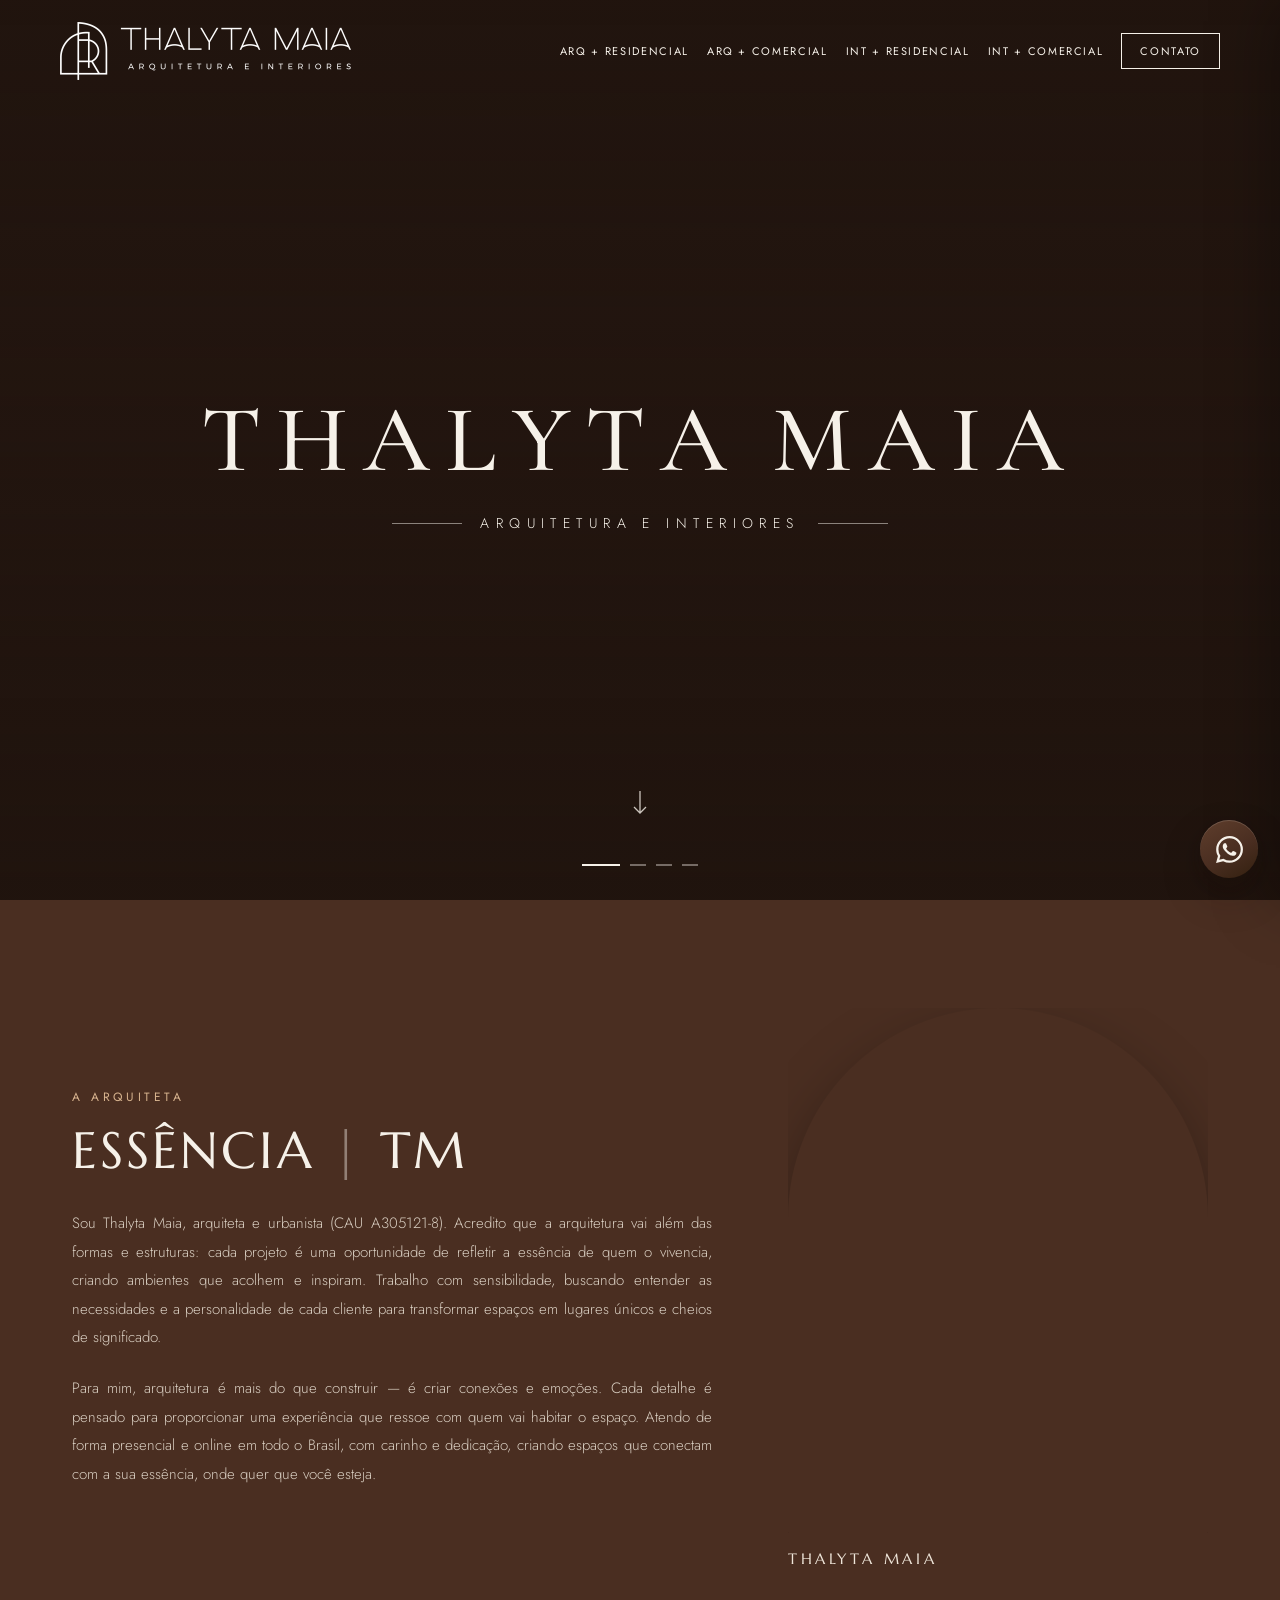
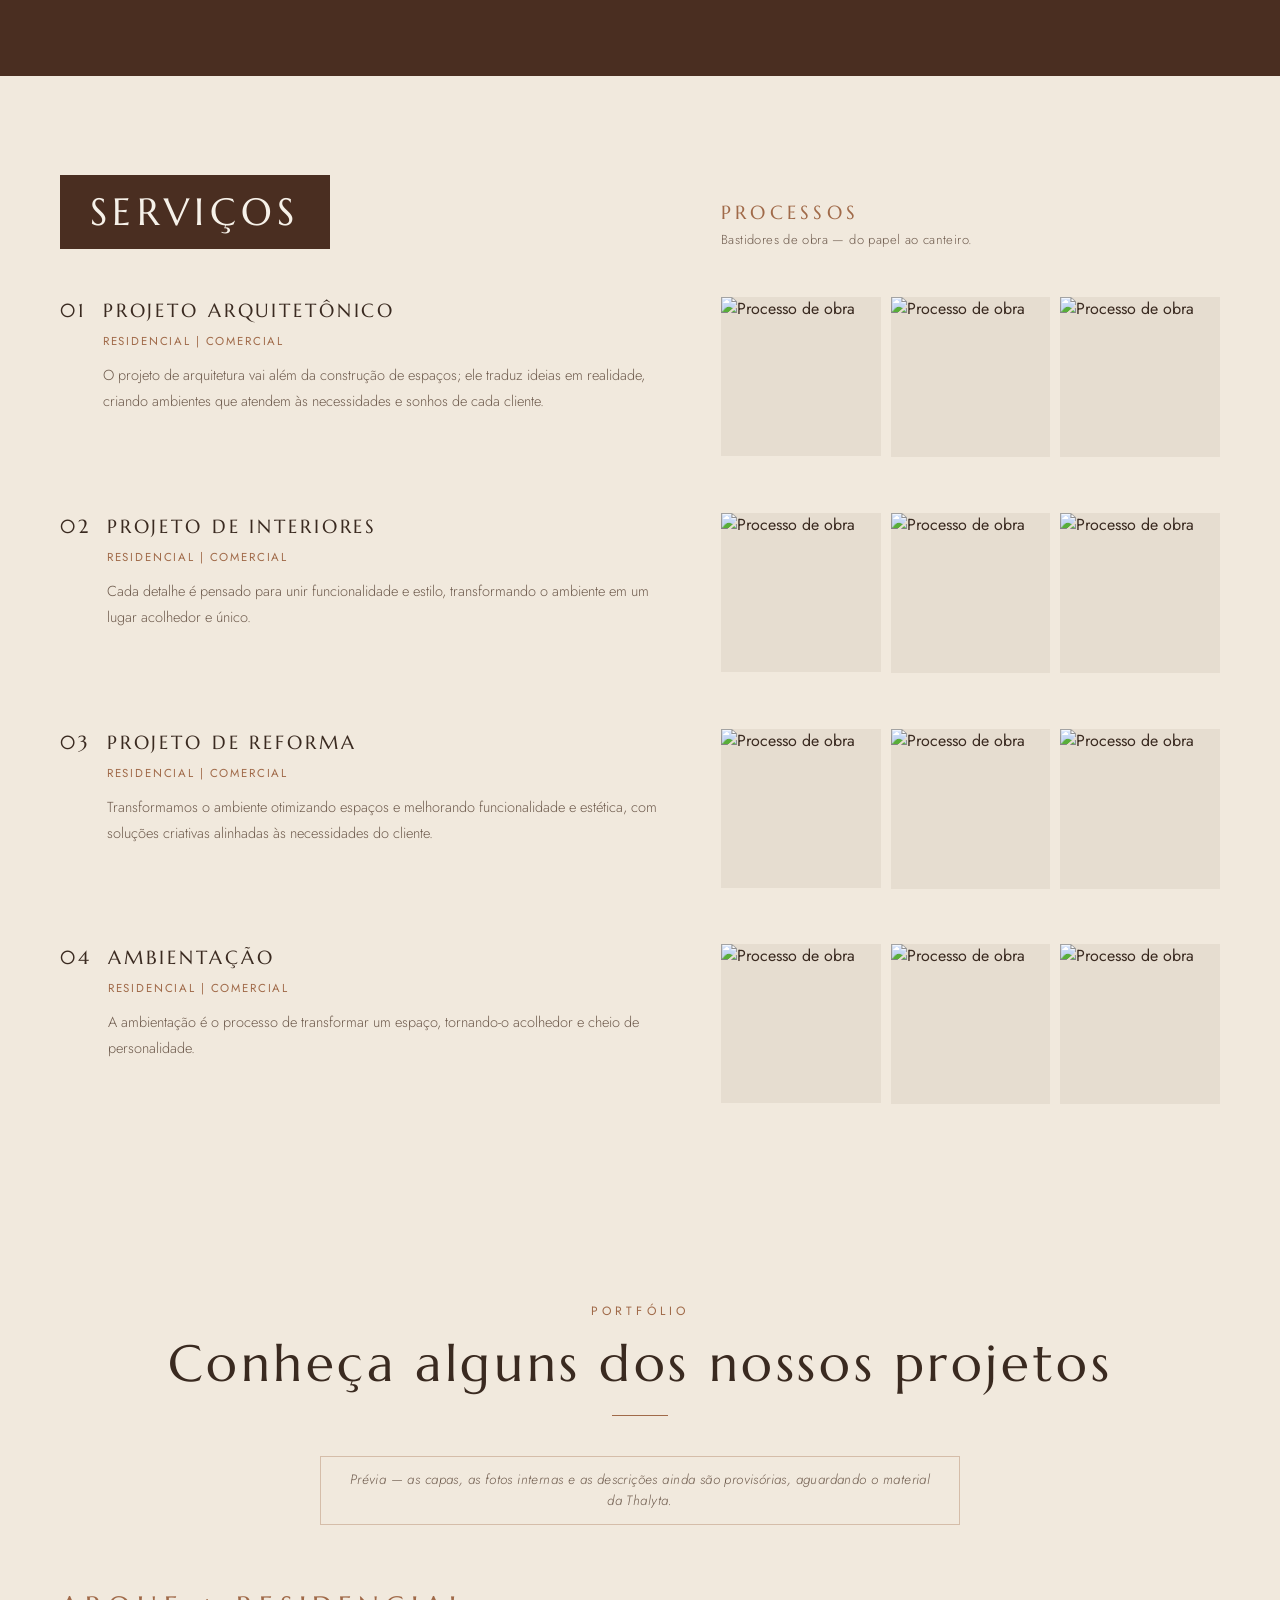
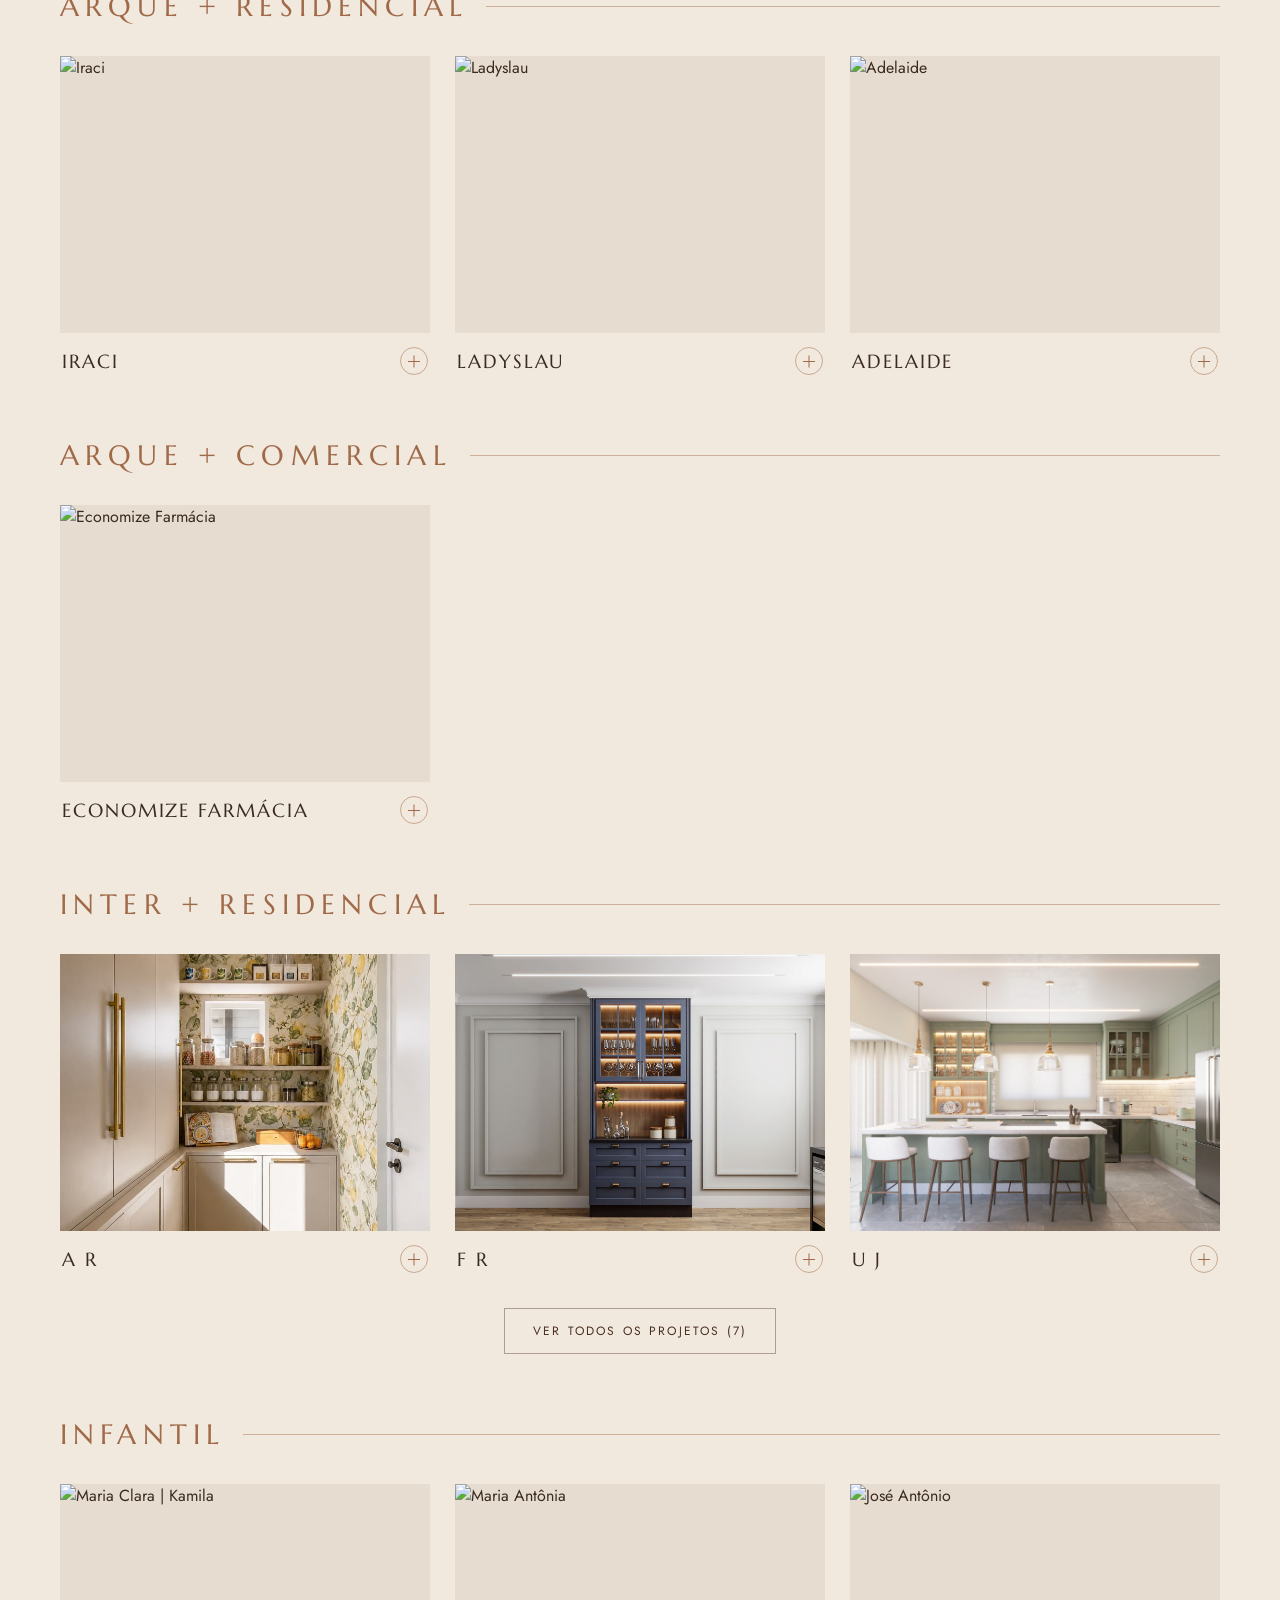
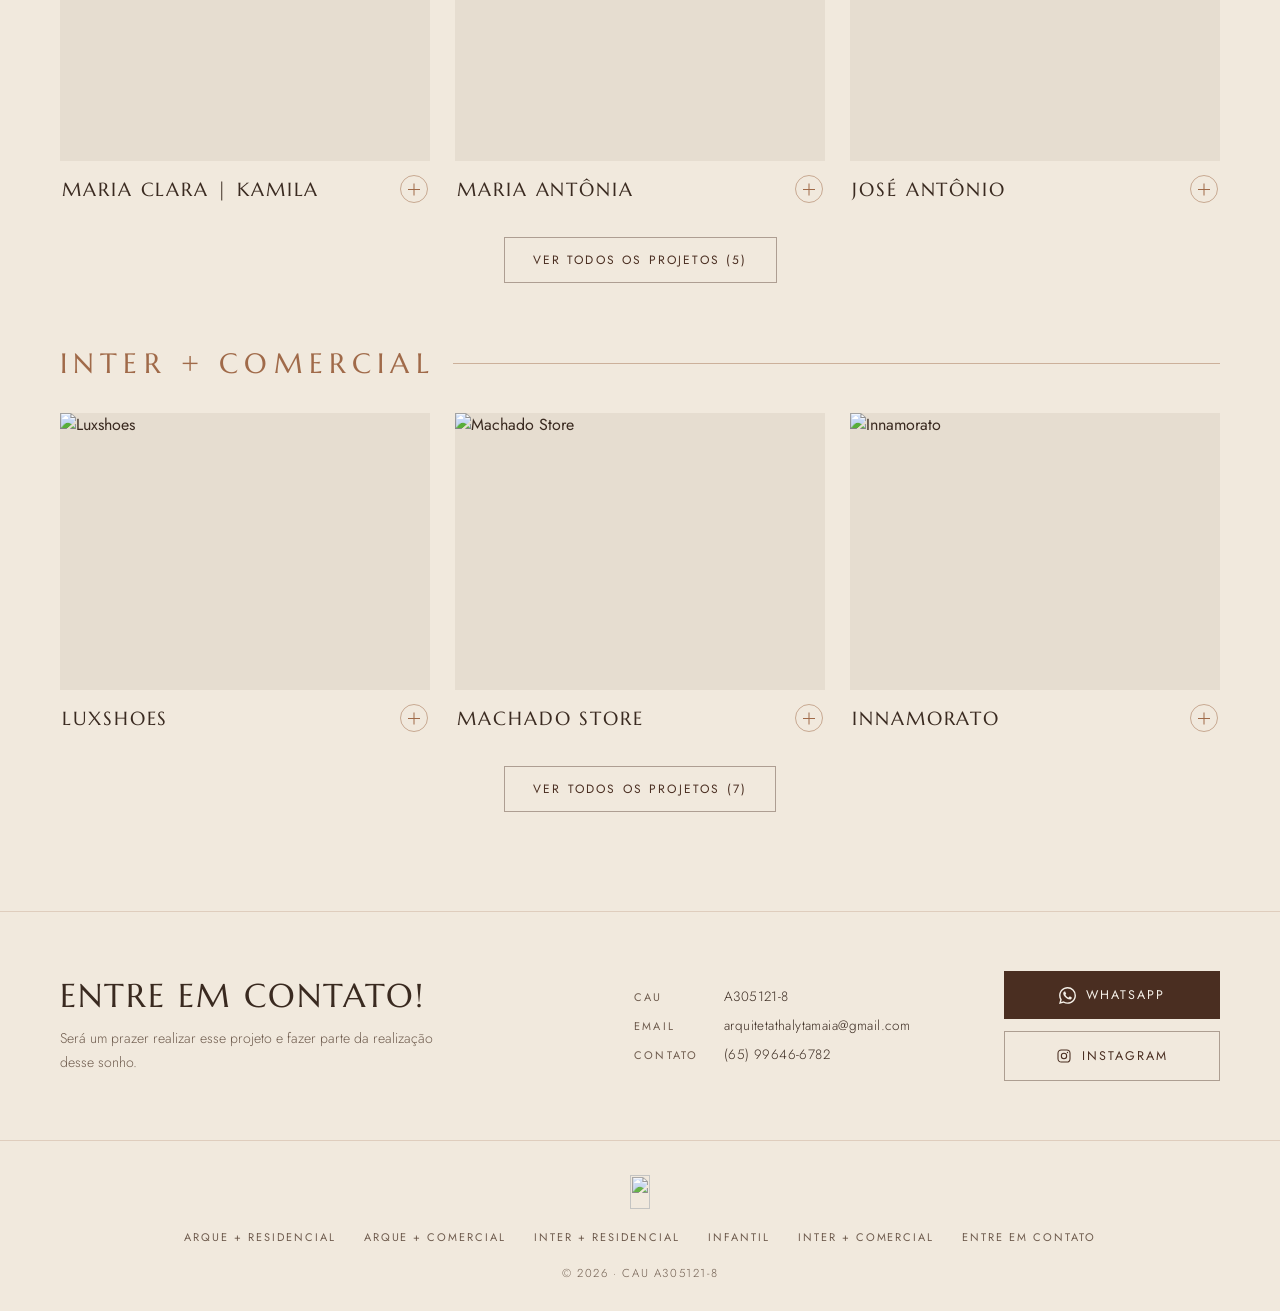
==== commit df625f2b: "feat: projetos reais (A R, F R, U J), galeria em palco e logo horizontal - adiciona as fotos dos 3 p" ====
--- a/index.html
+++ b/index.html
@@ -56,136 +56,15 @@
   <!-- ================= NAV ================= -->
   <nav class="nav" id="nav">
     <a href="#hero" class="nav__logo" data-navlink aria-label="Thalyta Maia — Arquitetura e Interiores · Início">
-      <svg xmlns="http://www.w3.org/2000/svg" xmlns:xlink="http://www.w3.org/1999/xlink"
-        xmlns:inkscape="http://www.inkscape.org/namespaces/inkscape" version="1.1" viewBox="163 428 740 223"
-        aria-hidden="true" focusable="false">
-        <defs>
-          <clipPath id="clip_1">
-            <path transform="matrix(1,0,0,-1,0,1080)" d="M0 1080H1080V0H0Z" />
-          </clipPath>
-          <clipPath id="clip_2">
-            <path transform="matrix(1,0,0,-1,0,1080)" d="M2174.58 1089.76H1090.0001V2167.2843H2174.58Z" />
-          </clipPath>
-          <path id="font_3_4"
-            d="M.6199951 0 .54600527 .16999817H.17700196L.104003909 0H.0030059815L.31399537 .69999697H.41400147L.723999 0H.6199951M.21499634 .25700379H.5090027L.36099244 .5970001 .21499634 .25700379Z" />
-          <path id="font_3_260"
-            d="M.55200198 0 .41299439 .22000122C.39700318 .21866863 .3840027 .21800232 .37399293 .21800232H.19599915V0H.1000061V.69999697H.37399293C.46266685 .69999697 .53116866 .6794942 .5794983 .63848879 .62782797 .59749349 .6519928 .5393321 .6519928 .46400453 .6519928 .40733338 .63882449 .35966493 .6124878 .32099916 .5861613 .28233338 .54832968 .2543335 .49899293 .23699951L.66200259 0H.55200198M.37399293 .30499269C.43400065 .30499269 .48000083 .318161 .5119934 .34449769 .54399618 .37083436 .55999758 .40966798 .55999758 .46099855 .55999758 .5109965 .54399618 .5488281 .5119934 .5744934 .48000083 .6001689 .43400065 .6130066 .37399293 .6130066H.19599915V.30499269H.37399293Z" />
-          <path id="font_3_258"
-            d="M.81500247-.070999149C.7883301-.09499613 .7589925-.11366272 .72698977-.1269989 .69499716-.14033509 .66333517-.14700318 .6320038-.14700318 .5900014-.14700318 .5503337-.13499959 .5130005-.11099243 .47566734-.086995448 .44200135-.05233256 .41200257-.007003784H.40600587C.33866374-.007003784 .27682496 .008829753 .2204895 .040496828 .16416423 .0721639 .11966451 .11549886 .08699036 .17050171 .054326375 .22550456 .037994386 .28566996 .037994386 .35099793 .037994386 .41633607 .054326375 .47617088 .08699036 .5305023 .11966451 .5848338 .16400147 .6276652 .22000122 .6589966 .27600099 .69032797 .33800254 .70599368 .40600587 .70599368 .4733378 .70599368 .53516647 .69032797 .5914917 .6589966 .64782717 .6276652 .69232687 .5848338 .72499087 .5305023 .757665 .47617088 .7740021 .41633607 .7740021 .35099793 .7740021 .29700218 .76283267 .2466685 .7404938 .19999695 .7181651 .15333557 .68733218 .1133372 .647995 .08000183 .608668 .046666463 .56366989 .022664389 .5130005 .0079956059 .55699667-.03933716 .6003316-.06300354 .6430054-.06300354 .68167117-.06300354 .7256673-.04266866 .7749939-.0019989014L.81500247-.070999149M.1349945 .35099793C.1349945 .30166117 .14732869 .2563273 .17199707 .21499634 .19666545 .17366536 .22983296 .14083354 .27149964 .116500858 .3131663 .092168178 .3583323 .08000183 .40699769 .08000183 .45566307 .08000183 .50049337 .092168178 .54148867 .116500858 .5824941 .14083354 .61516317 .17366536 .63949587 .21499634 .66382858 .2563273 .6759949 .30166117 .6759949 .35099793 .6759949 .4003347 .66382858 .4455007 .63949587 .48649598 .61516317 .5275014 .5824941 .5600026 .54148867 .58399966 .50049337 .60799667 .45566307 .6199951 .40699769 .6199951 .3583323 .6199951 .3131663 .60799667 .27149964 .58399966 .22983296 .5600026 .19666545 .5275014 .17199707 .48649598 .14732869 .4455007 .1349945 .4003347 .1349945 .35099793Z" />
-          <path id="font_3_297"
-            d="M.18099976 .28599549C.18099976 .22132874 .1988322 .17082723 .23449707 .13449097 .27016197 .09816488 .31933085 .08000183 .38200379 .08000183 .44400535 .08000183 .49267069 .09816488 .5279999 .13449097 .56332907 .17082723 .58099368 .22132874 .58099368 .28599549V.69999697H.67700198V.28599549C.67700198 .19466655 .65083315 .1230011 .5984955 .070999149 .546168 .018997193 .47400413-.007003784 .38200379-.007003784 .28933207-.007003784 .21666463 .018997193 .16400147 .070999149 .111338298 .1230011 .085006717 .19466655 .085006717 .28599549V.69999697H.18099976V.28599549Z" />
-          <path id="font_3_142" d="M.1000061 .69999697H.19599915V0H.1000061V.69999697Z" />
-          <path id="font_3_283"
-            d="M.009994507 .69999697H.55700686V.6119995H.33099366V0H.23500061V.6119995H.009994507V.69999697Z" />
-          <path id="font_3_75"
-            d="M.1000061 .69999697H.58599856V.6130066H.19599915V.39700318H.54499819V.30999757H.19599915V.087005618H.5980072V0H.1000061V.69999697Z" />
-          <path id="font_3_3" d="" />
-          <path id="font_3_1390"
-            d="M.598999-.01499939 .4850006 .09700012C.45366923 .06433614 .41983543 .03933716 .38349916 .022003174 .34716288 .0046691896 .30966188-.0039978029 .2709961-.0039978029 .23166912-.0039978029 .19566854 .004333496 .16299439 .020996094 .1303304 .037668867 .104497279 .060836793 .085494998 .09049988 .06650289 .120162967 .057006837 .15333049 .057006837 .19000244 .057006837 .23533122 .07083639 .27282716 .09849548 .30249024 .12616475 .33216349 .16433208 .3600006 .21299744 .3860016 .18900045 .41733299 .17133586 .4461619 .16000366 .4724884 .14867147 .49882508 .14300537 .52466329 .14300537 .55000308 .14300537 .59533187 .15933736 .6323293 .19200135 .6609955 .22466533 .6896617 .2669983 .70399478 .31900025 .70399478 .3689982 .70399478 .40966288 .69065859 .44099427 .6639862 .47233583 .63732406 .4880066 .6029968 .4880066 .56100466 .4880066 .53100588 .48016868 .5045064 .4644928 .48150636 .44882713 .45850627 .42915855 .43883769 .40548707 .4225006 .38182578 .40616355 .35199485 .3886617 .31599427 .36999513 .34932963 .33132936 .40299989 .2753296 .477005 .20199585 .5036672 .2426656 .526001 .28666688 .54400637 .33399964L.6060028 .28799439C.5853322 .2386678 .55999758 .19266765 .5299988 .1499939L.647995 .035003663 .598999-.01499939M.21899414 .5509949C.21899414 .51433309 .23799642 .47000123 .27600099 .41799928 .32066856 .44133506 .35450236 .46333314 .37750245 .48399354 .40050254 .5046641 .41200257 .5299988 .41200257 .55999758 .41200257 .58533737 .40366618 .6056722 .3869934 .6210022 .3703308 .6363322 .3480021 .6439972 .32000733 .6439972 .28933717 .6439972 .26483155 .63516238 .24649048 .6174927 .22815959 .5998332 .21899414 .57766726 .21899414 .5509949M.27400209 .067993167C.32933045 .067993167 .382665 .09466044 .43400575 .147995 .35533143 .22599793 .29499818 .28900147 .25300599 .33700563 .2156728 .31633506 .18683879 .29499818 .1665039 .272995 .14616902 .25100199 .13600159 .22533672 .13600159 .19599915 .13600159 .15866597 .14933269 .1279958 .17599488 .10398865 .20266724 .07999166 .2353363 .067993167 .27400209 .067993167Z" />
-          <path id="font_3_199"
-            d="M.5980072 .69999697H.69299319V0H.59599307L.19599915 .54200747V0H.1000061V.69999697H.19700623L.5980072 .15699768V.69999697Z" />
-          <path id="font_3_221"
-            d="M.40600587 .70599368C.4733378 .70599368 .53516647 .69032797 .5914917 .6589966 .64782717 .6276652 .69232687 .5848338 .72499087 .5305023 .757665 .47617088 .7740021 .41633607 .7740021 .35099793 .7740021 .28566996 .757665 .22550456 .72499087 .17050171 .69232687 .11549886 .64782717 .0721639 .5914917 .040496828 .53516647 .008829753 .4733378-.007003784 .40600587-.007003784 .33866374-.007003784 .27682496 .008829753 .2204895 .040496828 .16416423 .0721639 .11966451 .11549886 .08699036 .17050171 .054326375 .22550456 .037994386 .28566996 .037994386 .35099793 .037994386 .41633607 .054326375 .47617088 .08699036 .5305023 .11966451 .5848338 .16400147 .6276652 .22000122 .6589966 .27600099 .69032797 .33800254 .70599368 .40600587 .70599368M.40699769 .6199951C.3583323 .6199951 .3131663 .60799667 .27149964 .58399966 .22983296 .5600026 .19666545 .5275014 .17199707 .48649598 .14732869 .4455007 .1349945 .4003347 .1349945 .35099793 .1349945 .30166117 .14732869 .2563273 .17199707 .21499634 .19666545 .17366536 .22983296 .14083354 .27149964 .116500858 .3131663 .092168178 .3583323 .08000183 .40699769 .08000183 .45566307 .08000183 .50049337 .092168178 .54148867 .116500858 .5824941 .14083354 .61516317 .17366536 .63949587 .21499634 .66382858 .2563273 .6759949 .30166117 .6759949 .35099793 .6759949 .4003347 .66382858 .4455007 .63949587 .48649598 .61516317 .5275014 .5824941 .5600026 .54148867 .58399966 .50049337 .60799667 .45566307 .6199951 .40699769 .6199951Z" />
-          <path id="font_3_268"
-            d="M.5090027 .55400088C.4763387 .57467147 .44250489 .59016928 .40750123 .6004944 .37249757 .61082968 .34033204 .6159973 .31100465 .6159973 .27033488 .6159973 .23783367 .6081645 .21350098 .5924988 .18916829 .57683309 .17700196 .55533346 .17700196 .5279999 .17700196 .5033315 .18433126 .48316447 .19898987 .46749879 .21365865 .4518331 .23165894 .4394989 .25299073 .43049623 .27433268 .4215037 .30400086 .41100566 .34199525 .39900209 .389328 .38433329 .42766319 .3703308 .45700074 .35699464 .4863383 .3436686 .5113373 .32383729 .5319977 .2975006 .5526683 .27116395 .56300356 .23632813 .56300356 .19299317 .56300356 .1529948 .5521698 .117996219 .5305023 .08799744 .50883486 .057998659 .47850038 .03483073 .4394989 .018493653 .40049745 .002166748 .35566203-.005996704 .30499269-.005996704 .2536621-.005996704 .20366414 .004002889 .15499878 .024002076 .10633341 .044001264 .06433614 .07066854 .029006958 .104003909L.072006229 .18699646C.10533142 .15433248 .14282735 .12916565 .18449402 .11149597 .22616069 .093836467 .2666626 .085006717 .30599977 .085006717 .3526713 .085006717 .389506 .09417216 .4165039 .11250305 .4435018 .13083394 .45700074 .15566509 .45700074 .18699646 .45700074 .21166484 .44966636 .23199971 .43499757 .2480011 .42032878 .26400248 .40182496 .27666728 .37948609 .28599549 .35715739 .29533387 .32699586 .30566917 .28900147 .31700135 .24232991 .33099876 .20432537 .34466554 .1749878 .3580017 .1456604 .3713379 .12082926 .39100138 .100494388 .4169922 .08016968 .44299317 .070007327 .47733055 .070007327 .5200043 .070007327 .55733749 .080337528 .5903371 .100997928 .6190033 .121668498 .6476695 .15067037 .66966757 .18800354 .68499758 .22533672 .7003276 .2686666 .70799258 .31799317 .70799258 .3599955 .70799258 .40116374 .701828 .4414978 .6894989 .48183189 .6771698 .5176646 .66067 .548996 .6399994L.5090027 .55400088Z" />
-          <clipPath id="clip_4">
-            <path transform="matrix(1,0,0,-1,0,1080)" d="M0 1080H1080V0H0Z" />
-          </clipPath>
-        </defs>
-        <g inkscape:groupmode="layer" inkscape:label="Camada 1">
-          <g clip-path="url(#clip_1)">
-            <g clip-path="url(#clip_2)">
-            </g>
-            <path transform="matrix(1,0,0,-1,580.4326,609.4854)"
-              d="M0 0C-8.323 19.466-16.647 38.932-24.971 58.397-33.507 38.778-42.042 19.158-50.577-.461-45.618 1.709-37.34 4.591-26.749 4.92-14.666 5.295-5.225 2.171 0 0M-27.738 64.623H-22.319L12.847-16.086H7.428C5.823-13.081 4.219-10.076 2.613-7.071-2.165-4.646-12.376-.268-25.942-.614-38.902-.945-48.521-5.425-53.19-7.994L-57.485-16.086H-62.904Z"
-              fill="currentColor" />
-            <path transform="matrix(1,0,0,-1,685.7109,609.4854)"
-              d="M0 0C-8.324 19.466-16.647 38.932-24.972 58.397-33.507 38.778-42.043 19.158-50.578-.461-45.618 1.709-37.341 4.591-26.75 4.92-14.667 5.295-5.226 2.171 0 0M-27.739 64.623H-22.32L12.847-16.086H7.427L2.613-7.071C-2.166-4.646-12.376-.268-25.942-.614-38.902-.945-48.521-5.425-53.191-7.994-54.623-10.691-56.055-13.389-57.485-16.086H-62.905Z"
-              fill="currentColor" />
-            <path transform="matrix(1,0,0,-1,605.8867,498.7036)"
-              d="M0 0C-8.324 19.465-16.647 38.931-24.972 58.397-33.507 38.777-42.042 19.158-50.578-.461-45.618 1.708-37.341 4.59-26.75 4.919-14.666 5.294-5.225 2.171 0 0M-27.739 64.622H-22.32L12.847-16.087H7.428C5.822-13.082 4.218-10.077 2.613-7.072-2.166-4.646-12.376-.269-25.942-.615-38.902-.946-48.521-5.425-53.191-7.994-54.623-10.692-56.055-13.389-57.485-16.087H-62.904Z"
-              fill="currentColor" />
-            <path transform="matrix(1,0,0,-1,419.0459,439.5)" d="M0 0H-34.589V5.418H40.009V0H5.419V-75.291H0Z"
-              fill="currentColor" />
-            <path transform="matrix(1,0,0,-1,472.1973,434.08149)"
-              d="M0 0H5.419V-37.932H51.77V0H57.188V-80.709H51.77V-43.352H5.419V-80.709H0Z" fill="currentColor" />
-            <path transform="matrix(1,0,0,-1,882.6309,498.7036)"
-              d="M0 0C-8.324 19.465-16.647 38.931-24.972 58.397-33.507 38.777-42.043 19.158-50.578-.461-45.618 1.708-37.341 4.59-26.75 4.919-14.666 5.294-5.226 2.171 0 0M-27.739 64.622H-22.32L12.847-16.087H7.428C5.822-13.082 4.218-10.077 2.613-7.072-2.166-4.646-12.376-.269-25.942-.615-38.902-.946-48.521-5.425-53.191-7.994-54.623-10.692-56.055-13.389-57.485-16.087H-62.905Z"
-              fill="currentColor" />
-            <path transform="matrix(1,0,0,-1,631.5381,434.08149)" d="M0 0H5.419V-75.289H48.54V-80.709H0Z"
-              fill="currentColor" />
-            <path transform="matrix(1,0,0,-1,705.5889,486.6577)"
-              d="M0 0-30.555 52.576H-24.329L2.651 5.65 29.746 52.576H35.973L5.419 0V-28.133H0Z" fill="currentColor" />
-            <path transform="matrix(1,0,0,-1,787.2197,439.5)" d="M0 0H-34.589V5.418H40.009V0H5.42V-75.291H0Z"
-              fill="currentColor" />
-            <path transform="matrix(1,0,0,-1,418.9111,544.8623)"
-              d="M0 0H5.419L43.697-74.252 81.746 0H87.28V-80.709H81.861V-11.645L46.35-80.709H40.931L5.419-11.761V-80.709H0Z"
-              fill="currentColor" />
-            <path transform="matrix(1,0,0,-1,0,1080)" d="M605.771 535.138H611.19V454.42903H605.771Z"
-              fill="currentColor" />
-          </g>
-          <use data-text="A" xlink:href="#font_3_4" transform="matrix(19.2582,0,0,-20,722.4551,591.7705)"
-            fill="currentColor" />
-          <use data-text="R" xlink:href="#font_3_260" transform="matrix(19.2582,0,0,-20,739.903,591.7705)"
-            fill="currentColor" />
-          <use data-text="Q" xlink:href="#font_3_258" transform="matrix(19.2582,0,0,-20,757.29318,591.7705)"
-            fill="currentColor" />
-          <use data-text="U" xlink:href="#font_3_297" transform="matrix(19.2582,0,0,-20,776.58987,591.7705)"
-            fill="currentColor" />
-          <use data-text="I" xlink:href="#font_3_142" transform="matrix(19.2582,0,0,-20,794.7311,591.7705)"
-            fill="currentColor" />
-          <use data-text="T" xlink:href="#font_3_283" transform="matrix(19.2582,0,0,-20,803.898,591.7705)"
-            fill="currentColor" />
-          <use data-text="E" xlink:href="#font_3_75" transform="matrix(19.2582,0,0,-20,818.2839,591.7705)"
-            fill="currentColor" />
-          <use data-text="T" xlink:href="#font_3_283" transform="matrix(19.2582,0,0,-20,834.3259,591.7705)"
-            fill="currentColor" />
-          <use data-text="U" xlink:href="#font_3_297" transform="matrix(19.2582,0,0,-20,848.7118,591.7705)"
-            fill="currentColor" />
-          <use data-text="R" xlink:href="#font_3_260" transform="matrix(19.2582,0,0,-20,866.853,591.7705)"
-            fill="currentColor" />
-          <use data-text="A" xlink:href="#font_3_4" transform="matrix(19.2582,0,0,-20,884.24319,591.7705)"
-            fill="currentColor" />
-          <use data-text=" " xlink:href="#font_3_3" transform="matrix(19.2582,0,0,-20,901.6911,591.7705)"
-            fill="currentColor" />
-          <use data-text="&amp;" xlink:href="#font_3_1390" transform="matrix(19.2582,0,0,-20,722.4551,615.7705)"
-            fill="currentColor" />
-          <use data-text=" " xlink:href="#font_3_3" transform="matrix(19.2582,0,0,-20,738.53567,615.7705)"
-            fill="currentColor" />
-          <use data-text="I" xlink:href="#font_3_142" transform="matrix(19.2582,0,0,-20,747.0478,615.7705)"
-            fill="currentColor" />
-          <use data-text="N" xlink:href="#font_3_199" transform="matrix(19.2582,0,0,-20,756.2147,615.7705)"
-            fill="currentColor" />
-          <use data-text="T" xlink:href="#font_3_283" transform="matrix(19.2582,0,0,-20,774.9722,615.7705)"
-            fill="currentColor" />
-          <use data-text="E" xlink:href="#font_3_75" transform="matrix(19.2582,0,0,-20,789.3581,615.7705)"
-            fill="currentColor" />
-          <use data-text="R" xlink:href="#font_3_260" transform="matrix(19.2582,0,0,-20,805.40017,615.7705)"
-            fill="currentColor" />
-          <use data-text="I" xlink:href="#font_3_142" transform="matrix(19.2582,0,0,-20,822.7903,615.7705)"
-            fill="currentColor" />
-          <use data-text="O" xlink:href="#font_3_221" transform="matrix(19.2582,0,0,-20,831.9572,615.7705)"
-            fill="currentColor" />
-          <use data-text="R" xlink:href="#font_3_260" transform="matrix(19.2582,0,0,-20,851.06137,615.7705)"
-            fill="currentColor" />
-          <use data-text="E" xlink:href="#font_3_75" transform="matrix(19.2582,0,0,-20,868.4515,615.7705)"
-            fill="currentColor" />
-          <use data-text="S" xlink:href="#font_3_268" transform="matrix(19.2582,0,0,-20,884.4935,615.7705)"
-            fill="currentColor" />
-          <g clip-path="url(#clip_4)">
-            <path transform="matrix(1,0,0,-1,238.6143,580.6621)"
-              d="M0 0H33.816V-20.897H38.688V0H44.212 46.111L70.39-40.598H0ZM-63.945-40.598V18.029C-63.945 42.632-52.834 66.649-33.46 83.922-24.419 91.982-14.517 97.172-4.871 100.465V-40.598ZM38.688 77.61C55.695 73.692 68.385 59.265 69.335 42.22 70.212 26.507 60.837 11.561 45.963 4.871H44.212 38.688ZM0 78.361H33.816V4.871002H0ZM33.816 83.233H0V101.979C13.097 105.658 25.337 106.049 33.816 105.632ZM0 141.622H.129C21.2 140.486 59.668 134.181 81.092 104.753 93.862 87.21 98.61 70.042 98.61 41.411V-40.598H76.064L50.717 1.789C65.808 9.843 75.132 25.77 74.198 42.491 73.107 62.067 58.331 78.571 38.688 82.592V109.467H38.682L38.697 110.389 34.943 110.45C26.388 110.943 13.714 110.688 0 107.038ZM103.481 41.411C103.481 70.816 98.309 89.379 85.029 107.619 62.397 138.708 22.243 145.317 .322 146.49L.255 146.493-2.44 146.487H-4.871V105.606C-15.544 102.167-26.616 96.549-36.702 87.558-57.11 69.362-68.816 44.019-68.816 18.029V-40.598-44.651-45.469H-4.871V-65.257H0V-45.469H103.477V-44.771H103.481Z"
-              fill="currentColor" />
-          </g>
-        </g>
-      </svg>
+      <img src="assets/images/logo-horizontal.png" alt="" aria-hidden="true"
+        width="1164" height="232">
     </a>
 
     <div class="nav__links" id="deskLinks">
-      <a href="#arq-residencial" class="nav__link" data-navlink>Arque + Residencial</a>
-      <a href="#arq-comercial" class="nav__link" data-navlink>Arque + Comercial</a>
-      <a href="#int-residencial" class="nav__link" data-navlink>Inter + Residencial</a>
-      <a href="#int-comercial" class="nav__link" data-navlink>Inter + Comercial</a>
+      <a href="#arq-residencial" class="nav__link" data-navlink>Arq + Residencial</a>
+      <a href="#arq-comercial" class="nav__link" data-navlink>Arq + Comercial</a>
+      <a href="#int-residencial" class="nav__link" data-navlink>Int + Residencial</a>
+      <a href="#int-comercial" class="nav__link" data-navlink>Int + Comercial</a>
       <a href="#contato" class="nav__link nav__link--btn" data-navlink>Contato</a>
     </div>
 
@@ -442,9 +321,15 @@
                 <div class="rule-left"></div>
                 <p class="projetos__empty">Descrição e fotos reais — aguardando envio.</p>
               </div>
-              <div class="project__media">
-                <figure class="frame"><img src="assets/pinterest/sala-jantar.jpg" alt="Iraci — ambiente" loading="lazy"></figure>
-                <figure class="frame"><img src="assets/pinterest/cozinha-marmore.jpg" alt="Iraci — ambiente" loading="lazy"></figure>
+              <div class="project__media project__media--destaque">
+                <figure class="project__palco">
+                  <img src="assets/pinterest/sala-jantar.jpg" alt="Iraci" loading="lazy">
+                </figure>
+                <div class="project__thumbs">
+                  <button type="button" class="project__thumb"><img src="assets/pinterest/sala-jantar.jpg" alt="Iraci — ambiente" loading="lazy"></button>
+                  <button type="button" class="project__thumb"><img src="assets/pinterest/cozinha-marmore.jpg" alt="Iraci — ambiente" loading="lazy"></button>
+                </div>
+                <p class="project__conta"></p>
               </div>
             </div>
           </details>
@@ -464,9 +349,15 @@
                 <div class="rule-left"></div>
                 <p class="projetos__empty">Descrição e fotos reais — aguardando envio.</p>
               </div>
-              <div class="project__media">
-                <figure class="frame"><img src="assets/pinterest/cozinha-marmore.jpg" alt="Ladyslau — ambiente" loading="lazy"></figure>
-                <figure class="frame"><img src="assets/pinterest/lounge-verde.jpg" alt="Ladyslau — ambiente" loading="lazy"></figure>
+              <div class="project__media project__media--destaque">
+                <figure class="project__palco">
+                  <img src="assets/pinterest/cozinha-marmore.jpg" alt="Ladyslau" loading="lazy">
+                </figure>
+                <div class="project__thumbs">
+                  <button type="button" class="project__thumb"><img src="assets/pinterest/cozinha-marmore.jpg" alt="Ladyslau — ambiente" loading="lazy"></button>
+                  <button type="button" class="project__thumb"><img src="assets/pinterest/lounge-verde.jpg" alt="Ladyslau — ambiente" loading="lazy"></button>
+                </div>
+                <p class="project__conta"></p>
               </div>
             </div>
           </details>
@@ -486,9 +377,15 @@
                 <div class="rule-left"></div>
                 <p class="projetos__empty">Descrição e fotos reais — aguardando envio.</p>
               </div>
-              <div class="project__media">
-                <figure class="frame"><img src="assets/pinterest/lounge-verde.jpg" alt="Adelaide — ambiente" loading="lazy"></figure>
-                <figure class="frame"><img src="assets/pinterest/quarto-casal.jpg" alt="Adelaide — ambiente" loading="lazy"></figure>
+              <div class="project__media project__media--destaque">
+                <figure class="project__palco">
+                  <img src="assets/pinterest/lounge-verde.jpg" alt="Adelaide" loading="lazy">
+                </figure>
+                <div class="project__thumbs">
+                  <button type="button" class="project__thumb"><img src="assets/pinterest/lounge-verde.jpg" alt="Adelaide — ambiente" loading="lazy"></button>
+                  <button type="button" class="project__thumb"><img src="assets/pinterest/quarto-casal.jpg" alt="Adelaide — ambiente" loading="lazy"></button>
+                </div>
+                <p class="project__conta"></p>
               </div>
             </div>
           </details>
@@ -515,9 +412,15 @@
                 <div class="rule-left"></div>
                 <p class="projetos__empty">Descrição e fotos reais — aguardando envio.</p>
               </div>
-              <div class="project__media">
-                <figure class="frame"><img src="assets/pinterest/marias-kids-fachada.jpg" alt="Economize Farmácia — fachada" loading="lazy"></figure>
-                <figure class="frame"><img src="assets/pinterest/escritorio-orion.jpg" alt="Economize Farmácia — interior" loading="lazy"></figure>
+              <div class="project__media project__media--destaque">
+                <figure class="project__palco">
+                  <img src="assets/pinterest/marias-kids-fachada.jpg" alt="Economize Farmácia" loading="lazy">
+                </figure>
+                <div class="project__thumbs">
+                  <button type="button" class="project__thumb"><img src="assets/pinterest/marias-kids-fachada.jpg" alt="Economize Farmácia — fachada" loading="lazy"></button>
+                  <button type="button" class="project__thumb"><img src="assets/pinterest/escritorio-orion.jpg" alt="Economize Farmácia — interior" loading="lazy"></button>
+                </div>
+                <p class="project__conta"></p>
               </div>
             </div>
           </details>
@@ -528,6 +431,137 @@
         <!-- ===== Inter + Residencial ===== -->
         <h3 id="int-residencial" class="projetos__group-title" data-reveal="up"><span>Inter + Residencial</span></h3>
         <div class="projetos__grid">
+          <details class="project" data-reveal="up">
+            <summary class="project__cover">
+              <figure class="project__capa">
+                <img src="assets/projetos/a-r/01.jpg" alt="A R" loading="lazy">
+              </figure>
+              <div class="project__label">
+                <h4 class="project__name">A R</h4>
+                <span class="project__toggle" aria-hidden="true"></span>
+              </div>
+            </summary>
+            <div class="project__panel">
+              <div class="project__text">
+                <div class="kicker kicker--terra">Interiores · Residencial</div>
+                <div class="rule-left"></div>
+                <p>Mais do que projetar ambientes, a proposta foi criar uma casa que traduzisse a essência de seus moradores. Cada espaço foi desenvolvido para estimular a convivência, promover conforto e revelar uma estética leve e sofisticada, onde cada detalhe contribui para uma arquitetura que permanece atual ao longo do tempo.</p>
+              </div>
+              <div class="project__media project__media--destaque">
+                <figure class="project__palco">
+                  <img src="assets/projetos/a-r/01.jpg" alt="A R" loading="lazy">
+                </figure>
+                <div class="project__thumbs">
+                  <button type="button" class="project__thumb"><img src="assets/projetos/a-r/01.jpg" alt="A R — ambiente 01" loading="lazy"></button>
+                  <button type="button" class="project__thumb"><img src="assets/projetos/a-r/02.jpg" alt="A R — ambiente 02" loading="lazy"></button>
+                  <button type="button" class="project__thumb"><img src="assets/projetos/a-r/03.jpg" alt="A R — ambiente 03" loading="lazy"></button>
+                  <button type="button" class="project__thumb"><img src="assets/projetos/a-r/04.jpg" alt="A R — ambiente 04" loading="lazy"></button>
+                  <button type="button" class="project__thumb"><img src="assets/projetos/a-r/05.jpg" alt="A R — ambiente 05" loading="lazy"></button>
+                  <button type="button" class="project__thumb"><img src="assets/projetos/a-r/06.jpg" alt="A R — ambiente 06" loading="lazy"></button>
+                  <button type="button" class="project__thumb"><img src="assets/projetos/a-r/07.jpg" alt="A R — ambiente 07" loading="lazy"></button>
+                  <button type="button" class="project__thumb"><img src="assets/projetos/a-r/08.jpg" alt="A R — ambiente 08" loading="lazy"></button>
+                  <button type="button" class="project__thumb"><img src="assets/projetos/a-r/09.jpg" alt="A R — ambiente 09" loading="lazy"></button>
+                  <button type="button" class="project__thumb"><img src="assets/projetos/a-r/10.jpg" alt="A R — ambiente 10" loading="lazy"></button>
+                  <button type="button" class="project__thumb"><img src="assets/projetos/a-r/11.jpg" alt="A R — ambiente 11" loading="lazy"></button>
+                  <button type="button" class="project__thumb"><img src="assets/projetos/a-r/12.jpg" alt="A R — ambiente 12" loading="lazy"></button>
+                  <button type="button" class="project__thumb"><img src="assets/projetos/a-r/13.jpg" alt="A R — ambiente 13" loading="lazy"></button>
+                  <button type="button" class="project__thumb"><img src="assets/projetos/a-r/14.jpg" alt="A R — ambiente 14" loading="lazy"></button>
+                  <button type="button" class="project__thumb"><img src="assets/projetos/a-r/15.jpg" alt="A R — ambiente 15" loading="lazy"></button>
+                  <button type="button" class="project__thumb"><img src="assets/projetos/a-r/16.jpg" alt="A R — ambiente 16" loading="lazy"></button>
+                  <button type="button" class="project__thumb"><img src="assets/projetos/a-r/17.jpg" alt="A R — ambiente 17" loading="lazy"></button>
+                  <button type="button" class="project__thumb"><img src="assets/projetos/a-r/18.jpg" alt="A R — ambiente 18" loading="lazy"></button>
+                  <button type="button" class="project__thumb"><img src="assets/projetos/a-r/19.jpg" alt="A R — ambiente 19" loading="lazy"></button>
+                  <button type="button" class="project__thumb"><img src="assets/projetos/a-r/20.jpg" alt="A R — ambiente 20" loading="lazy"></button>
+                  <button type="button" class="project__thumb"><img src="assets/projetos/a-r/21.jpg" alt="A R — ambiente 21" loading="lazy"></button>
+                  <button type="button" class="project__thumb"><img src="assets/projetos/a-r/22.jpg" alt="A R — ambiente 22" loading="lazy"></button>
+                </div>
+                <p class="project__conta"></p>
+              </div>
+            </div>
+          </details>
+          <details class="project" data-reveal="up">
+            <summary class="project__cover">
+              <figure class="project__capa">
+                <img src="assets/projetos/f-r/01.jpg" alt="F R" loading="lazy">
+              </figure>
+              <div class="project__label">
+                <h4 class="project__name">F R</h4>
+                <span class="project__toggle" aria-hidden="true"></span>
+              </div>
+            </summary>
+            <div class="project__panel">
+              <div class="project__text">
+                <div class="kicker kicker--terra">Interiores · Residencial</div>
+                <div class="rule-left"></div>
+                <p>Este projeto foi desenvolvido a partir da compreensão de que um lar deve ir além da estética: deve traduzir identidade, proporcionar bem-estar e criar memórias. A linguagem clássica contemporânea conduz toda a composição, revelando ambientes equilibrados, elegantes e acolhedores. A luz, a materialidade e os detalhes construtivos dialogam entre si para construir uma atmosfera refinada, onde cada espaço convida a desacelerar, contemplar e viver com autenticidade.</p>
+              </div>
+              <div class="project__media project__media--destaque">
+                <figure class="project__palco">
+                  <img src="assets/projetos/f-r/01.jpg" alt="F R" loading="lazy">
+                </figure>
+                <div class="project__thumbs">
+                  <button type="button" class="project__thumb"><img src="assets/projetos/f-r/01.jpg" alt="F R — ambiente 01" loading="lazy"></button>
+                  <button type="button" class="project__thumb"><img src="assets/projetos/f-r/02.jpg" alt="F R — ambiente 02" loading="lazy"></button>
+                  <button type="button" class="project__thumb"><img src="assets/projetos/f-r/03.jpg" alt="F R — ambiente 03" loading="lazy"></button>
+                  <button type="button" class="project__thumb"><img src="assets/projetos/f-r/04.jpg" alt="F R — ambiente 04" loading="lazy"></button>
+                  <button type="button" class="project__thumb"><img src="assets/projetos/f-r/05.jpg" alt="F R — ambiente 05" loading="lazy"></button>
+                  <button type="button" class="project__thumb"><img src="assets/projetos/f-r/06.jpg" alt="F R — ambiente 06" loading="lazy"></button>
+                  <button type="button" class="project__thumb"><img src="assets/projetos/f-r/07.jpg" alt="F R — ambiente 07" loading="lazy"></button>
+                  <button type="button" class="project__thumb"><img src="assets/projetos/f-r/08.jpg" alt="F R — ambiente 08" loading="lazy"></button>
+                  <button type="button" class="project__thumb"><img src="assets/projetos/f-r/09.jpg" alt="F R — ambiente 09" loading="lazy"></button>
+                  <button type="button" class="project__thumb"><img src="assets/projetos/f-r/10.jpg" alt="F R — ambiente 10" loading="lazy"></button>
+                  <button type="button" class="project__thumb"><img src="assets/projetos/f-r/11.jpg" alt="F R — ambiente 11" loading="lazy"></button>
+                  <button type="button" class="project__thumb"><img src="assets/projetos/f-r/12.jpg" alt="F R — ambiente 12" loading="lazy"></button>
+                  <button type="button" class="project__thumb"><img src="assets/projetos/f-r/13.jpg" alt="F R — ambiente 13" loading="lazy"></button>
+                  <button type="button" class="project__thumb"><img src="assets/projetos/f-r/14.jpg" alt="F R — ambiente 14" loading="lazy"></button>
+                  <button type="button" class="project__thumb"><img src="assets/projetos/f-r/15.jpg" alt="F R — ambiente 15" loading="lazy"></button>
+                  <button type="button" class="project__thumb"><img src="assets/projetos/f-r/16.jpg" alt="F R — ambiente 16" loading="lazy"></button>
+                  <button type="button" class="project__thumb"><img src="assets/projetos/f-r/17.jpg" alt="F R — ambiente 17" loading="lazy"></button>
+                  <button type="button" class="project__thumb"><img src="assets/projetos/f-r/18.jpg" alt="F R — ambiente 18" loading="lazy"></button>
+                  <button type="button" class="project__thumb"><img src="assets/projetos/f-r/19.jpg" alt="F R — ambiente 19" loading="lazy"></button>
+                </div>
+                <p class="project__conta"></p>
+              </div>
+            </div>
+          </details>
+          <details class="project" data-reveal="up">
+            <summary class="project__cover">
+              <figure class="project__capa">
+                <img src="assets/projetos/u-j/01.jpg" alt="U J" loading="lazy">
+              </figure>
+              <div class="project__label">
+                <h4 class="project__name">U J</h4>
+                <span class="project__toggle" aria-hidden="true"></span>
+              </div>
+            </summary>
+            <div class="project__panel">
+              <div class="project__text">
+                <div class="kicker kicker--terra">Interiores · Residencial</div>
+                <div class="rule-left"></div>
+                <p>A essência deste projeto está na criação de ambientes que respiram calma. A arquitetura explora a luz natural, a materialidade e a integração dos espaços para construir uma atmosfera leve e acolhedora, onde o conforto se manifesta de forma sutil. Tons naturais, texturas delicadas e elementos orgânicos se unem para compor uma residência que privilegia o bem-estar, a convivência e a conexão entre o interior e a paisagem, revelando uma elegância discreta e atemporal.</p>
+              </div>
+              <div class="project__media project__media--destaque">
+                <figure class="project__palco">
+                  <img src="assets/projetos/u-j/01.jpg" alt="U J" loading="lazy">
+                </figure>
+                <div class="project__thumbs">
+                  <button type="button" class="project__thumb"><img src="assets/projetos/u-j/01.jpg" alt="U J — ambiente 01" loading="lazy"></button>
+                  <button type="button" class="project__thumb"><img src="assets/projetos/u-j/02.jpg" alt="U J — ambiente 02" loading="lazy"></button>
+                  <button type="button" class="project__thumb"><img src="assets/projetos/u-j/03.jpg" alt="U J — ambiente 03" loading="lazy"></button>
+                  <button type="button" class="project__thumb"><img src="assets/projetos/u-j/04.jpg" alt="U J — ambiente 04" loading="lazy"></button>
+                  <button type="button" class="project__thumb"><img src="assets/projetos/u-j/05.jpg" alt="U J — ambiente 05" loading="lazy"></button>
+                  <button type="button" class="project__thumb"><img src="assets/projetos/u-j/06.jpg" alt="U J — ambiente 06" loading="lazy"></button>
+                  <button type="button" class="project__thumb"><img src="assets/projetos/u-j/07.jpg" alt="U J — ambiente 07" loading="lazy"></button>
+                  <button type="button" class="project__thumb"><img src="assets/projetos/u-j/08.jpg" alt="U J — ambiente 08" loading="lazy"></button>
+                  <button type="button" class="project__thumb"><img src="assets/projetos/u-j/09.jpg" alt="U J — ambiente 09" loading="lazy"></button>
+                  <button type="button" class="project__thumb"><img src="assets/projetos/u-j/10.jpg" alt="U J — ambiente 10" loading="lazy"></button>
+                  <button type="button" class="project__thumb"><img src="assets/projetos/u-j/11.jpg" alt="U J — ambiente 11" loading="lazy"></button>
+                  <button type="button" class="project__thumb"><img src="assets/projetos/u-j/12.jpg" alt="U J — ambiente 12" loading="lazy"></button>
+                </div>
+                <p class="project__conta"></p>
+              </div>
+            </div>
+          </details>
           <details class="project" data-reveal="up" data-placeholder>
             <summary class="project__cover">
               <figure class="project__capa">
@@ -544,9 +578,15 @@
                 <div class="rule-left"></div>
                 <p class="projetos__empty">Descrição e fotos reais — aguardando envio.</p>
               </div>
-              <div class="project__media">
-                <figure class="frame"><img src="assets/pinterest/cozinha-office.jpg" alt="Filipe F R — ambiente" loading="lazy"></figure>
-                <figure class="frame"><img src="assets/pinterest/sala-jantar.jpg" alt="Filipe F R — ambiente" loading="lazy"></figure>
+              <div class="project__media project__media--destaque">
+                <figure class="project__palco">
+                  <img src="assets/pinterest/cozinha-office.jpg" alt="Filipe F R" loading="lazy">
+                </figure>
+                <div class="project__thumbs">
+                  <button type="button" class="project__thumb"><img src="assets/pinterest/cozinha-office.jpg" alt="Filipe F R — ambiente" loading="lazy"></button>
+                  <button type="button" class="project__thumb"><img src="assets/pinterest/sala-jantar.jpg" alt="Filipe F R — ambiente" loading="lazy"></button>
+                </div>
+                <p class="project__conta"></p>
               </div>
             </div>
           </details>
@@ -566,9 +606,15 @@
                 <div class="rule-left"></div>
                 <p class="projetos__empty">Descrição e fotos reais — aguardando envio.</p>
               </div>
-              <div class="project__media">
-                <figure class="frame"><img src="assets/pinterest/quarto-casal.jpg" alt="Uyara — ambiente" loading="lazy"></figure>
-                <figure class="frame"><img src="assets/pinterest/lavabo-toucador.jpg" alt="Uyara — ambiente" loading="lazy"></figure>
+              <div class="project__media project__media--destaque">
+                <figure class="project__palco">
+                  <img src="assets/pinterest/quarto-casal.jpg" alt="Uyara" loading="lazy">
+                </figure>
+                <div class="project__thumbs">
+                  <button type="button" class="project__thumb"><img src="assets/pinterest/quarto-casal.jpg" alt="Uyara — ambiente" loading="lazy"></button>
+                  <button type="button" class="project__thumb"><img src="assets/pinterest/lavabo-toucador.jpg" alt="Uyara — ambiente" loading="lazy"></button>
+                </div>
+                <p class="project__conta"></p>
               </div>
             </div>
           </details>
@@ -588,9 +634,15 @@
                 <div class="rule-left"></div>
                 <p class="projetos__empty">Descrição e fotos reais — aguardando envio.</p>
               </div>
-              <div class="project__media">
-                <figure class="frame"><img src="assets/pinterest/sala-jantar.jpg" alt="Orivaldo — ambiente" loading="lazy"></figure>
-                <figure class="frame"><img src="assets/pinterest/banheiro-terrazzo.jpg" alt="Orivaldo — ambiente" loading="lazy"></figure>
+              <div class="project__media project__media--destaque">
+                <figure class="project__palco">
+                  <img src="assets/pinterest/sala-jantar.jpg" alt="Orivaldo" loading="lazy">
+                </figure>
+                <div class="project__thumbs">
+                  <button type="button" class="project__thumb"><img src="assets/pinterest/sala-jantar.jpg" alt="Orivaldo — ambiente" loading="lazy"></button>
+                  <button type="button" class="project__thumb"><img src="assets/pinterest/banheiro-terrazzo.jpg" alt="Orivaldo — ambiente" loading="lazy"></button>
+                </div>
+                <p class="project__conta"></p>
               </div>
             </div>
           </details>
@@ -610,9 +662,15 @@
                 <div class="rule-left"></div>
                 <p class="projetos__empty">Descrição e fotos reais — aguardando envio.</p>
               </div>
-              <div class="project__media">
-                <figure class="frame"><img src="assets/pinterest/lavabo-toucador.jpg" alt="Rogério e Ana — ambiente" loading="lazy"></figure>
-                <figure class="frame"><img src="assets/pinterest/cozinha-marmore.jpg" alt="Rogério e Ana — ambiente" loading="lazy"></figure>
+              <div class="project__media project__media--destaque">
+                <figure class="project__palco">
+                  <img src="assets/pinterest/lavabo-toucador.jpg" alt="Rogério e Ana" loading="lazy">
+                </figure>
+                <div class="project__thumbs">
+                  <button type="button" class="project__thumb"><img src="assets/pinterest/lavabo-toucador.jpg" alt="Rogério e Ana — ambiente" loading="lazy"></button>
+                  <button type="button" class="project__thumb"><img src="assets/pinterest/cozinha-marmore.jpg" alt="Rogério e Ana — ambiente" loading="lazy"></button>
+                </div>
+                <p class="project__conta"></p>
               </div>
             </div>
           </details>
@@ -639,9 +697,15 @@
                 <div class="rule-left"></div>
                 <p class="projetos__empty">Descrição e fotos reais — aguardando envio.</p>
               </div>
-              <div class="project__media">
-                <figure class="frame"><img src="assets/pinterest/quarto-infantil-floral.jpg" alt="Maria Clara | Kamila — ambiente" loading="lazy"></figure>
-                <figure class="frame"><img src="assets/pinterest/bercario.jpg" alt="Maria Clara | Kamila — ambiente" loading="lazy"></figure>
+              <div class="project__media project__media--destaque">
+                <figure class="project__palco">
+                  <img src="assets/pinterest/quarto-infantil-floral.jpg" alt="Maria Clara | Kamila" loading="lazy">
+                </figure>
+                <div class="project__thumbs">
+                  <button type="button" class="project__thumb"><img src="assets/pinterest/quarto-infantil-floral.jpg" alt="Maria Clara | Kamila — ambiente" loading="lazy"></button>
+                  <button type="button" class="project__thumb"><img src="assets/pinterest/bercario.jpg" alt="Maria Clara | Kamila — ambiente" loading="lazy"></button>
+                </div>
+                <p class="project__conta"></p>
               </div>
             </div>
           </details>
@@ -661,9 +725,15 @@
                 <div class="rule-left"></div>
                 <p class="projetos__empty">Descrição e fotos reais — aguardando envio.</p>
               </div>
-              <div class="project__media">
-                <figure class="frame"><img src="assets/pinterest/bercario.jpg" alt="Maria Antônia — ambiente" loading="lazy"></figure>
-                <figure class="frame"><img src="assets/pinterest/quarto-infantil-comoda.jpg" alt="Maria Antônia — ambiente" loading="lazy"></figure>
+              <div class="project__media project__media--destaque">
+                <figure class="project__palco">
+                  <img src="assets/pinterest/bercario.jpg" alt="Maria Antônia" loading="lazy">
+                </figure>
+                <div class="project__thumbs">
+                  <button type="button" class="project__thumb"><img src="assets/pinterest/bercario.jpg" alt="Maria Antônia — ambiente" loading="lazy"></button>
+                  <button type="button" class="project__thumb"><img src="assets/pinterest/quarto-infantil-comoda.jpg" alt="Maria Antônia — ambiente" loading="lazy"></button>
+                </div>
+                <p class="project__conta"></p>
               </div>
             </div>
           </details>
@@ -683,9 +753,15 @@
                 <div class="rule-left"></div>
                 <p class="projetos__empty">Descrição e fotos reais — aguardando envio.</p>
               </div>
-              <div class="project__media">
-                <figure class="frame"><img src="assets/pinterest/quarto-infantil-comoda.jpg" alt="José Antônio — ambiente" loading="lazy"></figure>
-                <figure class="frame"><img src="assets/pinterest/quarto-infantil-floral.jpg" alt="José Antônio — ambiente" loading="lazy"></figure>
+              <div class="project__media project__media--destaque">
+                <figure class="project__palco">
+                  <img src="assets/pinterest/quarto-infantil-comoda.jpg" alt="José Antônio" loading="lazy">
+                </figure>
+                <div class="project__thumbs">
+                  <button type="button" class="project__thumb"><img src="assets/pinterest/quarto-infantil-comoda.jpg" alt="José Antônio — ambiente" loading="lazy"></button>
+                  <button type="button" class="project__thumb"><img src="assets/pinterest/quarto-infantil-floral.jpg" alt="José Antônio — ambiente" loading="lazy"></button>
+                </div>
+                <p class="project__conta"></p>
               </div>
             </div>
           </details>
@@ -705,9 +781,15 @@
                 <div class="rule-left"></div>
                 <p class="projetos__empty">Descrição e fotos reais — aguardando envio.</p>
               </div>
-              <div class="project__media">
-                <figure class="frame"><img src="assets/pinterest/quarto-infantil-floral.jpg" alt="Pedro Miguel — ambiente" loading="lazy"></figure>
-                <figure class="frame"><img src="assets/pinterest/quarto-casal.jpg" alt="Pedro Miguel — ambiente" loading="lazy"></figure>
+              <div class="project__media project__media--destaque">
+                <figure class="project__palco">
+                  <img src="assets/pinterest/quarto-infantil-floral.jpg" alt="Pedro Miguel" loading="lazy">
+                </figure>
+                <div class="project__thumbs">
+                  <button type="button" class="project__thumb"><img src="assets/pinterest/quarto-infantil-floral.jpg" alt="Pedro Miguel — ambiente" loading="lazy"></button>
+                  <button type="button" class="project__thumb"><img src="assets/pinterest/quarto-casal.jpg" alt="Pedro Miguel — ambiente" loading="lazy"></button>
+                </div>
+                <p class="project__conta"></p>
               </div>
             </div>
           </details>
@@ -727,9 +809,15 @@
                 <div class="rule-left"></div>
                 <p class="projetos__empty">Descrição e fotos reais — aguardando envio.</p>
               </div>
-              <div class="project__media">
-                <figure class="frame"><img src="assets/pinterest/bercario.jpg" alt="Enzo — ambiente" loading="lazy"></figure>
-                <figure class="frame"><img src="assets/pinterest/quarto-infantil-comoda.jpg" alt="Enzo — ambiente" loading="lazy"></figure>
+              <div class="project__media project__media--destaque">
+                <figure class="project__palco">
+                  <img src="assets/pinterest/bercario.jpg" alt="Enzo" loading="lazy">
+                </figure>
+                <div class="project__thumbs">
+                  <button type="button" class="project__thumb"><img src="assets/pinterest/bercario.jpg" alt="Enzo — ambiente" loading="lazy"></button>
+                  <button type="button" class="project__thumb"><img src="assets/pinterest/quarto-infantil-comoda.jpg" alt="Enzo — ambiente" loading="lazy"></button>
+                </div>
+                <p class="project__conta"></p>
               </div>
             </div>
           </details>
@@ -756,9 +844,15 @@
                 <div class="rule-left"></div>
                 <p class="projetos__empty">Descrição e fotos reais — aguardando envio.</p>
               </div>
-              <div class="project__media">
-                <figure class="frame"><img src="assets/pinterest/escritorio-orion.jpg" alt="Luxshoes — ambiente" loading="lazy"></figure>
-                <figure class="frame"><img src="assets/pinterest/lounge-verde.jpg" alt="Luxshoes — ambiente" loading="lazy"></figure>
+              <div class="project__media project__media--destaque">
+                <figure class="project__palco">
+                  <img src="assets/pinterest/escritorio-orion.jpg" alt="Luxshoes" loading="lazy">
+                </figure>
+                <div class="project__thumbs">
+                  <button type="button" class="project__thumb"><img src="assets/pinterest/escritorio-orion.jpg" alt="Luxshoes — ambiente" loading="lazy"></button>
+                  <button type="button" class="project__thumb"><img src="assets/pinterest/lounge-verde.jpg" alt="Luxshoes — ambiente" loading="lazy"></button>
+                </div>
+                <p class="project__conta"></p>
               </div>
             </div>
           </details>
@@ -778,9 +872,15 @@
                 <div class="rule-left"></div>
                 <p class="projetos__empty">Descrição e fotos reais — aguardando envio.</p>
               </div>
-              <div class="project__media">
-                <figure class="frame"><img src="assets/pinterest/lounge-verde.jpg" alt="Machado Store — ambiente" loading="lazy"></figure>
-                <figure class="frame"><img src="assets/pinterest/marias-kids-fachada.jpg" alt="Machado Store — ambiente" loading="lazy"></figure>
+              <div class="project__media project__media--destaque">
+                <figure class="project__palco">
+                  <img src="assets/pinterest/lounge-verde.jpg" alt="Machado Store" loading="lazy">
+                </figure>
+                <div class="project__thumbs">
+                  <button type="button" class="project__thumb"><img src="assets/pinterest/lounge-verde.jpg" alt="Machado Store — ambiente" loading="lazy"></button>
+                  <button type="button" class="project__thumb"><img src="assets/pinterest/marias-kids-fachada.jpg" alt="Machado Store — ambiente" loading="lazy"></button>
+                </div>
+                <p class="project__conta"></p>
               </div>
             </div>
           </details>
@@ -800,9 +900,15 @@
                 <div class="rule-left"></div>
                 <p class="projetos__empty">Descrição e fotos reais — aguardando envio.</p>
               </div>
-              <div class="project__media">
-                <figure class="frame"><img src="assets/pinterest/marias-kids-fachada.jpg" alt="Innamorato — ambiente" loading="lazy"></figure>
-                <figure class="frame"><img src="assets/pinterest/escritorio-orion.jpg" alt="Innamorato — ambiente" loading="lazy"></figure>
+              <div class="project__media project__media--destaque">
+                <figure class="project__palco">
+                  <img src="assets/pinterest/marias-kids-fachada.jpg" alt="Innamorato" loading="lazy">
+                </figure>
+                <div class="project__thumbs">
+                  <button type="button" class="project__thumb"><img src="assets/pinterest/marias-kids-fachada.jpg" alt="Innamorato — ambiente" loading="lazy"></button>
+                  <button type="button" class="project__thumb"><img src="assets/pinterest/escritorio-orion.jpg" alt="Innamorato — ambiente" loading="lazy"></button>
+                </div>
+                <p class="project__conta"></p>
               </div>
             </div>
           </details>
@@ -822,9 +928,15 @@
                 <div class="rule-left"></div>
                 <p class="projetos__empty">Descrição e fotos reais — aguardando envio.</p>
               </div>
-              <div class="project__media">
-                <figure class="frame"><img src="assets/pinterest/escritorio-orion.jpg" alt="Filipe Maia Broeto Adv — ambiente" loading="lazy"></figure>
-                <figure class="frame"><img src="assets/pinterest/lounge-verde.jpg" alt="Filipe Maia Broeto Adv — ambiente" loading="lazy"></figure>
+              <div class="project__media project__media--destaque">
+                <figure class="project__palco">
+                  <img src="assets/pinterest/escritorio-orion.jpg" alt="Filipe Maia Broeto Adv" loading="lazy">
+                </figure>
+                <div class="project__thumbs">
+                  <button type="button" class="project__thumb"><img src="assets/pinterest/escritorio-orion.jpg" alt="Filipe Maia Broeto Adv — ambiente" loading="lazy"></button>
+                  <button type="button" class="project__thumb"><img src="assets/pinterest/lounge-verde.jpg" alt="Filipe Maia Broeto Adv — ambiente" loading="lazy"></button>
+                </div>
+                <p class="project__conta"></p>
               </div>
             </div>
           </details>
@@ -844,9 +956,15 @@
                 <div class="rule-left"></div>
                 <p class="projetos__empty">Descrição e fotos reais — aguardando envio.</p>
               </div>
-              <div class="project__media">
-                <figure class="frame"><img src="assets/pinterest/lounge-verde.jpg" alt="Valber Adv — ambiente" loading="lazy"></figure>
-                <figure class="frame"><img src="assets/pinterest/escritorio-orion.jpg" alt="Valber Adv — ambiente" loading="lazy"></figure>
+              <div class="project__media project__media--destaque">
+                <figure class="project__palco">
+                  <img src="assets/pinterest/lounge-verde.jpg" alt="Valber Adv" loading="lazy">
+                </figure>
+                <div class="project__thumbs">
+                  <button type="button" class="project__thumb"><img src="assets/pinterest/lounge-verde.jpg" alt="Valber Adv — ambiente" loading="lazy"></button>
+                  <button type="button" class="project__thumb"><img src="assets/pinterest/escritorio-orion.jpg" alt="Valber Adv — ambiente" loading="lazy"></button>
+                </div>
+                <p class="project__conta"></p>
               </div>
             </div>
           </details>
@@ -866,9 +984,15 @@
                 <div class="rule-left"></div>
                 <p class="projetos__empty">Descrição e fotos reais — aguardando envio.</p>
               </div>
-              <div class="project__media">
-                <figure class="frame"><img src="assets/pinterest/marias-kids-fachada.jpg" alt="Marias Kids — fachada" loading="lazy"></figure>
-                <figure class="frame"><img src="assets/pinterest/quarto-infantil-floral.jpg" alt="Marias Kids — interior" loading="lazy"></figure>
+              <div class="project__media project__media--destaque">
+                <figure class="project__palco">
+                  <img src="assets/pinterest/marias-kids-fachada.jpg" alt="Marias Kids" loading="lazy">
+                </figure>
+                <div class="project__thumbs">
+                  <button type="button" class="project__thumb"><img src="assets/pinterest/marias-kids-fachada.jpg" alt="Marias Kids — fachada" loading="lazy"></button>
+                  <button type="button" class="project__thumb"><img src="assets/pinterest/quarto-infantil-floral.jpg" alt="Marias Kids — interior" loading="lazy"></button>
+                </div>
+                <p class="project__conta"></p>
               </div>
             </div>
           </details>
@@ -888,9 +1012,15 @@
                 <div class="rule-left"></div>
                 <p class="projetos__empty">Descrição e fotos reais — aguardando envio.</p>
               </div>
-              <div class="project__media">
-                <figure class="frame"><img src="assets/pinterest/escritorio-orion.jpg" alt="NC Store — ambiente" loading="lazy"></figure>
-                <figure class="frame"><img src="assets/pinterest/lounge-verde.jpg" alt="NC Store — ambiente" loading="lazy"></figure>
+              <div class="project__media project__media--destaque">
+                <figure class="project__palco">
+                  <img src="assets/pinterest/escritorio-orion.jpg" alt="NC Store" loading="lazy">
+                </figure>
+                <div class="project__thumbs">
+                  <button type="button" class="project__thumb"><img src="assets/pinterest/escritorio-orion.jpg" alt="NC Store — ambiente" loading="lazy"></button>
+                  <button type="button" class="project__thumb"><img src="assets/pinterest/lounge-verde.jpg" alt="NC Store — ambiente" loading="lazy"></button>
+                </div>
+                <p class="project__conta"></p>
               </div>
             </div>
           </details>
--- a/css/styles.css
+++ b/css/styles.css
@@ -155,11 +155,21 @@
   transition: color .45s var(--ease);
 }
 
-/* logo oficial em SVG vetorial — herda a cor de .nav__logo (transição já existente) */
-.nav__logo svg {
-  height: 46px;
+/* logo oficial (arte horizontal, rasterizada do PDF vetorial em 4x, com transparência).
+   58px é a altura mínima pra linha "ARQUITETURA E INTERIORES" — que é só 11% da arte —
+   sair com ~7px e ser legível. Sobre a foto do hero a arte é invertida pra clara;
+   quando a nav fica sólida, volta ao marrom original e pode encolher. */
+.nav__logo img {
+  height: 58px;
   width: auto;
   display: block;
+  filter: brightness(0) invert(1);
+  transition: filter .45s var(--ease), height .45s var(--ease);
+}
+
+.nav--solid .nav__logo img {
+  height: 48px;
+  filter: none;
 }
 
 .nav__links {
@@ -999,31 +1009,90 @@
   padding: clamp(20px, 2.6vw, 34px) 0 clamp(10px, 1.4vw, 18px);
 }
 
+/* ---------- palco + miniaturas ----------
+   Todas as fotos ficam no painel, mas ele tem altura fixa: a miniatura troca o
+   palco, e clicar no palco abre o lightbox na foto que está em destaque. */
 .project__media {
   flex: 1.5 1 440px;
   min-width: 0;
-  display: grid;
-  grid-template-columns: 1fr 1fr;
-  gap: 12px;
-}
-
-.frame {
+}
+
+.project__palco {
   position: relative;
-  aspect-ratio: 3/4;
+  aspect-ratio: 4/3;
   overflow: hidden;
   background: var(--sand-2);
-  margin: 0;
-}
-
-.frame img {
+  margin: 0 0 12px;
+  cursor: zoom-in;
+}
+
+.project__palco img {
   width: 100%;
   height: 100%;
   object-fit: cover;
   transition: transform 1.2s cubic-bezier(.2, .7, .2, 1);
 }
 
-.project__media:hover .frame img {
-  transform: scale(1.06);
+.project__palco:hover img {
+  transform: scale(1.04);
+}
+
+.project__thumbs {
+  display: flex;
+  gap: 8px;
+  overflow-x: auto;
+  padding-bottom: 10px;
+  overscroll-behavior-x: contain;
+  scrollbar-width: thin;
+  scrollbar-color: var(--terra) var(--sand-2);
+}
+
+.project__thumbs::-webkit-scrollbar {
+  height: 6px;
+}
+
+.project__thumbs::-webkit-scrollbar-track {
+  background: var(--sand-2);
+  border-radius: 99px;
+}
+
+.project__thumbs::-webkit-scrollbar-thumb {
+  background: var(--terra);
+  border-radius: 99px;
+}
+
+.project__thumb {
+  flex: 0 0 84px;
+  height: 64px;
+  padding: 0;
+  border: 0;
+  background: none;
+  cursor: pointer;
+  opacity: .55;
+  transition: opacity .35s ease;
+}
+
+.project__thumb img {
+  display: block;
+  width: 100%;
+  height: 100%;
+  object-fit: cover;
+}
+
+.project__thumb:hover,
+.project__thumb:focus-visible,
+.project__thumb.is-ativa {
+  opacity: 1;
+  outline: 2px solid var(--terra);
+  outline-offset: -2px;
+}
+
+.project__conta {
+  font-family: var(--ff-sans);
+  font-size: 13px;
+  letter-spacing: .1em;
+  color: var(--muted);
+  margin: 8px 0 0;
 }
 
 .project__text {
@@ -1031,22 +1100,22 @@
   max-width: 440px;
 }
 
+/* o kicker padrão (12px) sumia ao lado da descrição do projeto */
+.project__text .kicker {
+  font-size: 14px;
+  letter-spacing: .26em;
+}
+
 .project__text p {
   font-family: var(--ff-sans);
-  font-weight: 300;
-  font-size: 15px;
-  line-height: 1.85;
-  color: var(--muted);
+  font-weight: 400;
+  font-size: 16.5px;
+  line-height: 1.7;
+  letter-spacing: normal;
+  color: var(--ink);
+  max-width: 58ch;
   margin: 0;
   text-wrap: pretty;
-}
-
-/* TEMPORÁRIO: grita que a foto de PROCESSOS não é a real. Some sozinho quando o
-   data-placeholder for removido. No portfólio a tracejada saiu (poluía as capas) —
-   lá quem avisa é o .projetos__aviso, no topo da seção. */
-.service__processos[data-placeholder] figure {
-  outline: 2px dashed var(--terra);
-  outline-offset: -2px;
 }
 
 /* =========================================================
@@ -1372,8 +1441,8 @@
     display: inline-flex;
   }
 
-  .nav__logo svg {
-    height: 40px;
+  .nav__logo img {
+    height: 44px;
   }
 }
 
@@ -1390,8 +1459,8 @@
 }
 
 @media (max-width: 400px) {
-  .nav__logo svg {
-    height: 34px;
+  .nav__logo img {
+    height: 40px;
   }
 }
 
@@ -1408,11 +1477,11 @@
 /* =========================================================
    Quadros clicáveis (afordância de "ampliar")
    ========================================================= */
-.frame {
+.project__palco {
   cursor: zoom-in;
 }
 
-.frame::before {
+.project__palco::before {
   content: "";
   position: absolute;
   inset: 0;
@@ -1422,12 +1491,12 @@
   pointer-events: none;
 }
 
-.frame:hover::before,
-.frame:focus-visible::before {
+.project__palco:hover::before,
+.project__palco:focus-visible::before {
   background: rgba(36, 22, 16, .30);
 }
 
-.frame::after {
+.project__palco::after {
   content: "";
   position: absolute;
   z-index: 3;
@@ -1444,8 +1513,8 @@
   pointer-events: none;
 }
 
-.frame:hover::after,
-.frame:focus-visible::after {
+.project__palco:hover::after,
+.project__palco:focus-visible::after {
   opacity: 1;
   transform: translate(-50%, -50%) scale(1);
 }
@@ -1609,19 +1678,10 @@
   object-position: center 22%;
 }
 
-/* projeto de imagem única */
-.project__media--single {
-  grid-template-columns: 1fr;
-}
-
-.frame--tall {
-  aspect-ratio: 4/5;
-}
 
 /* =========================================================
    Nitidez durante animações de escala
    ========================================================= */
-.frame img,
 .hero__slide,
 .portrait__img {
   backface-visibility: hidden;
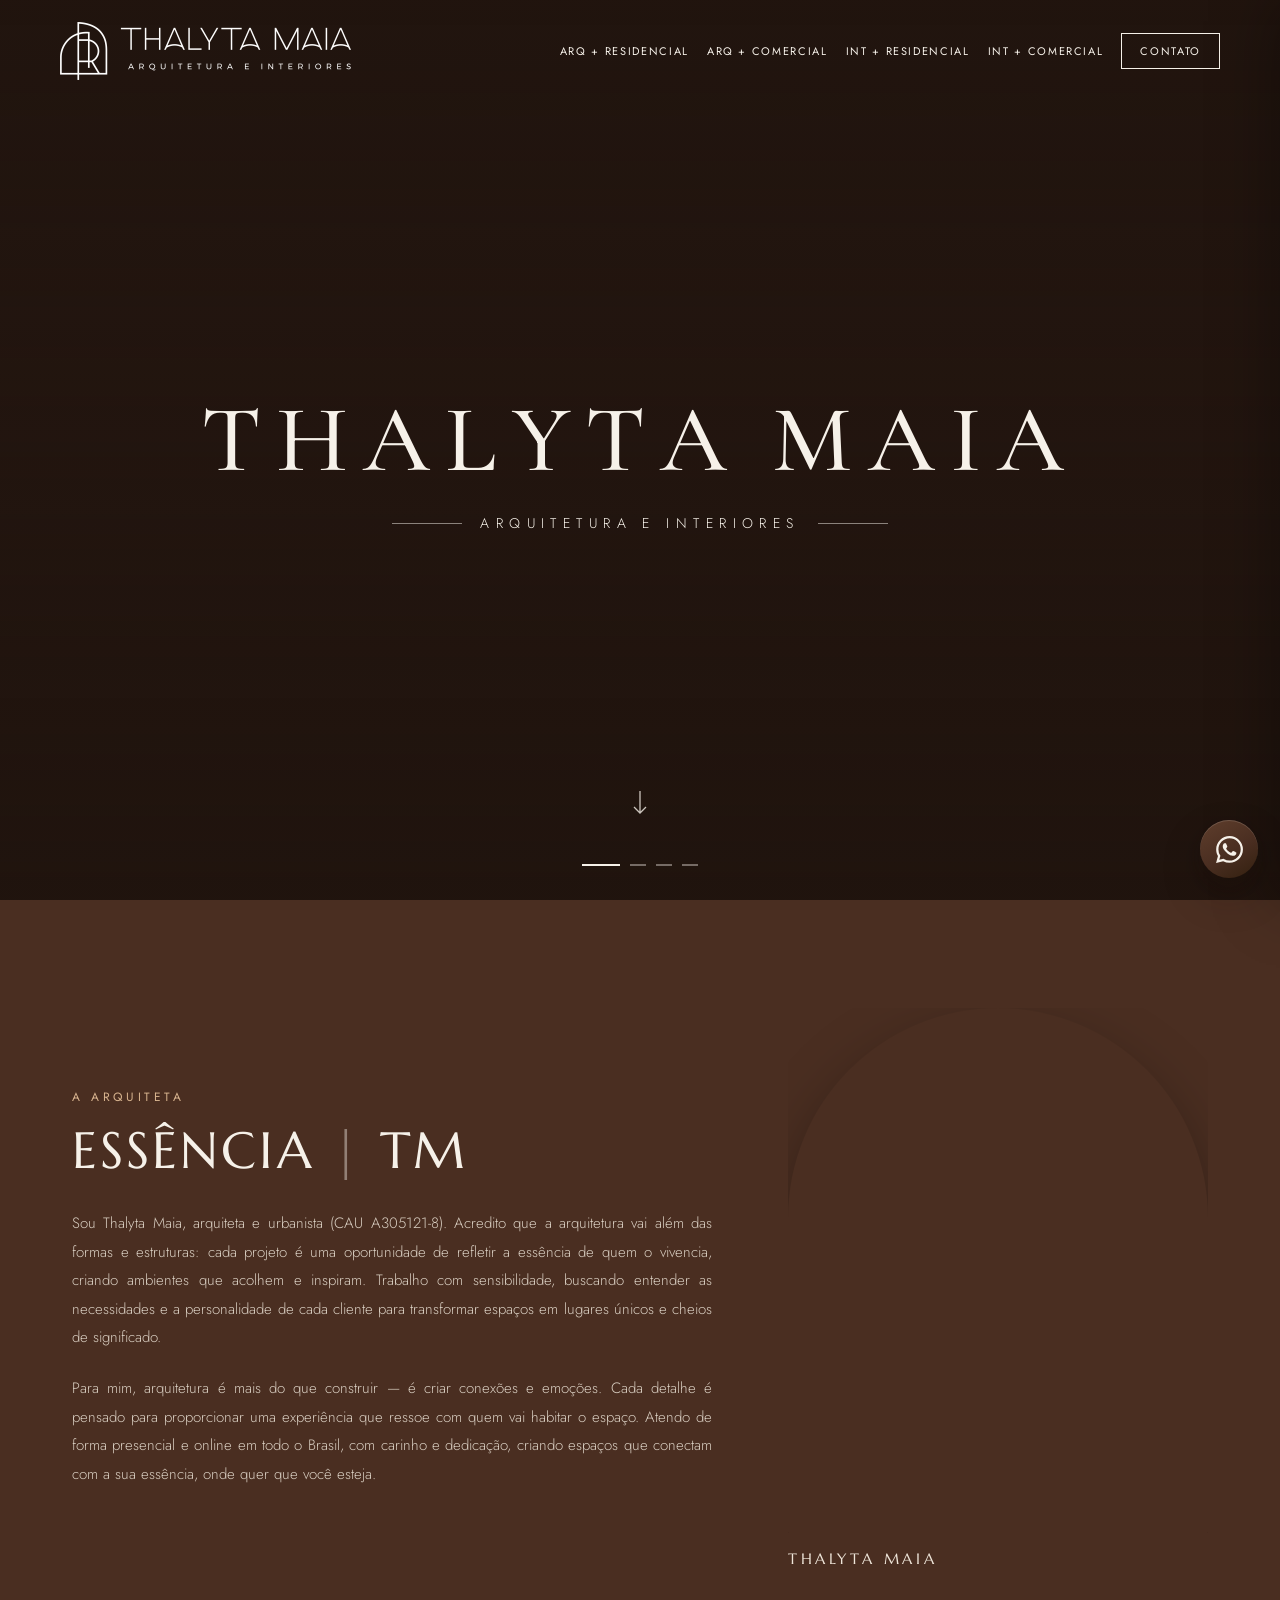
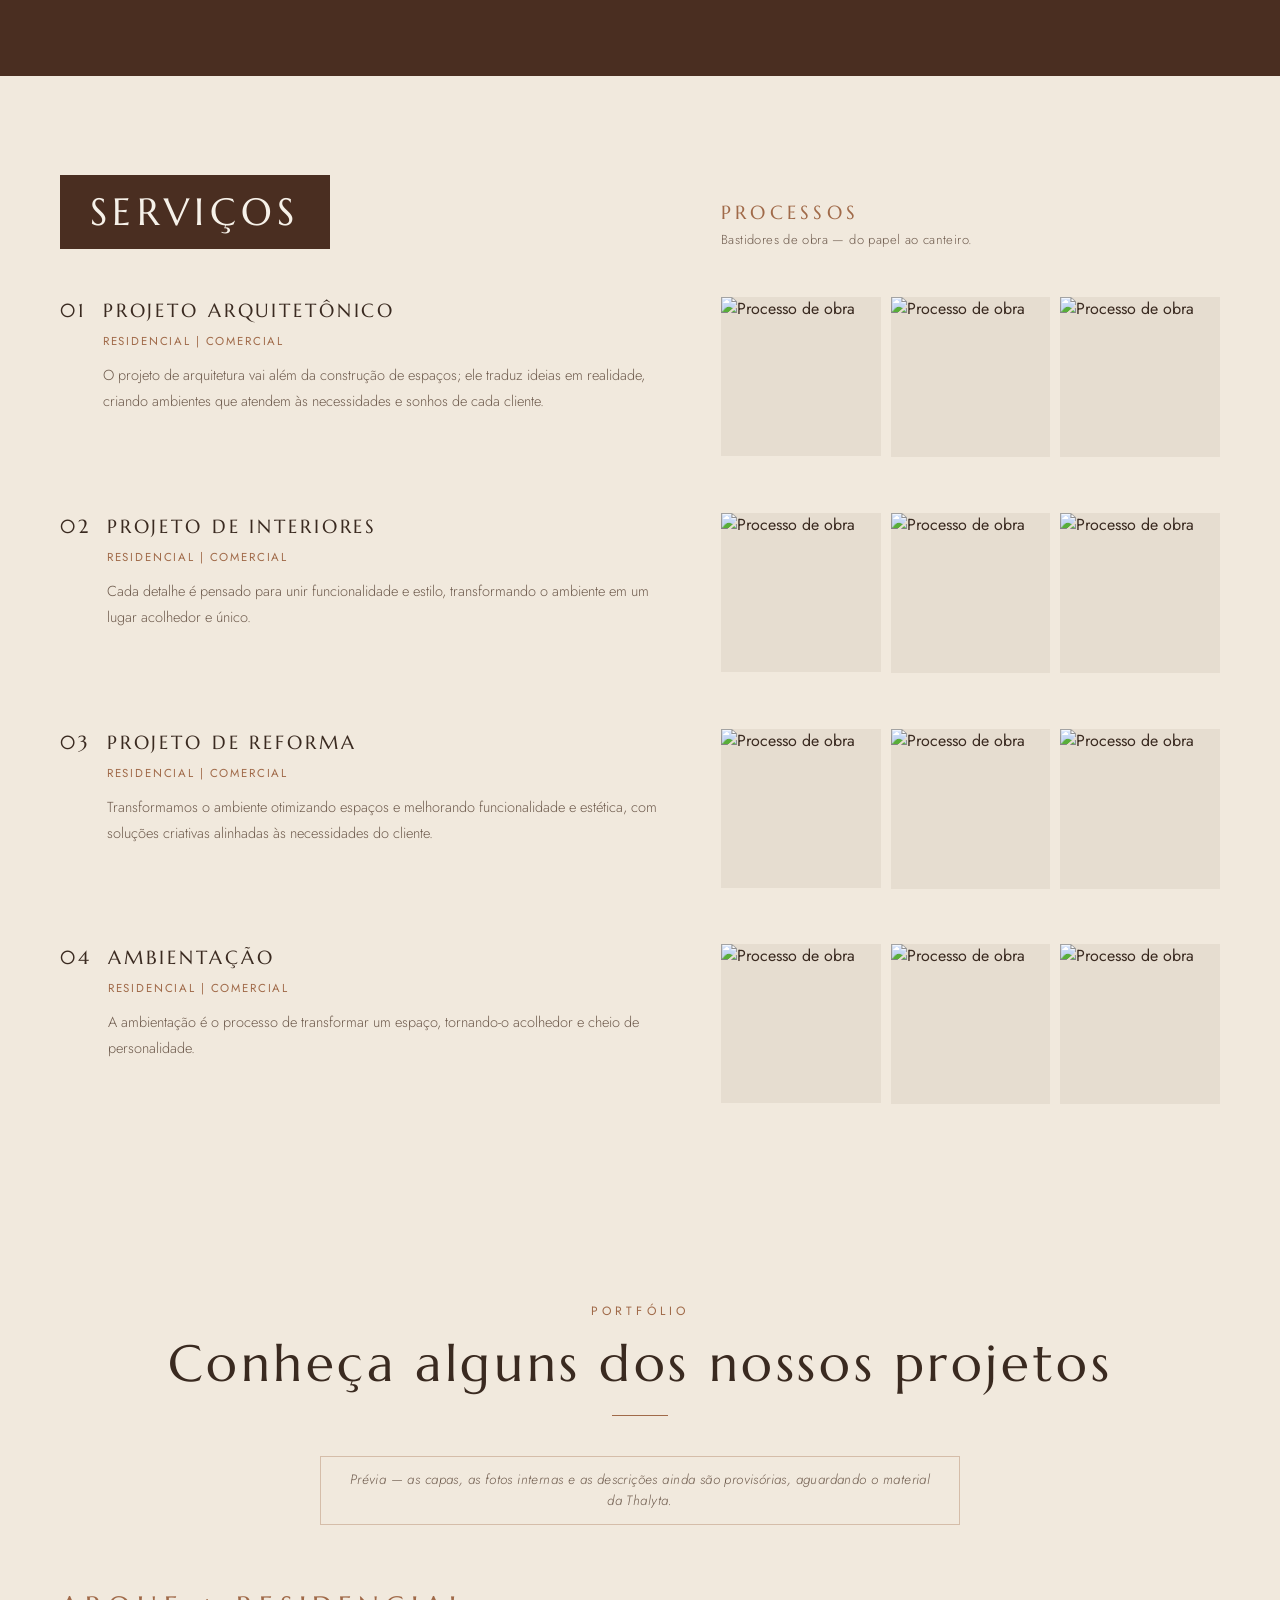
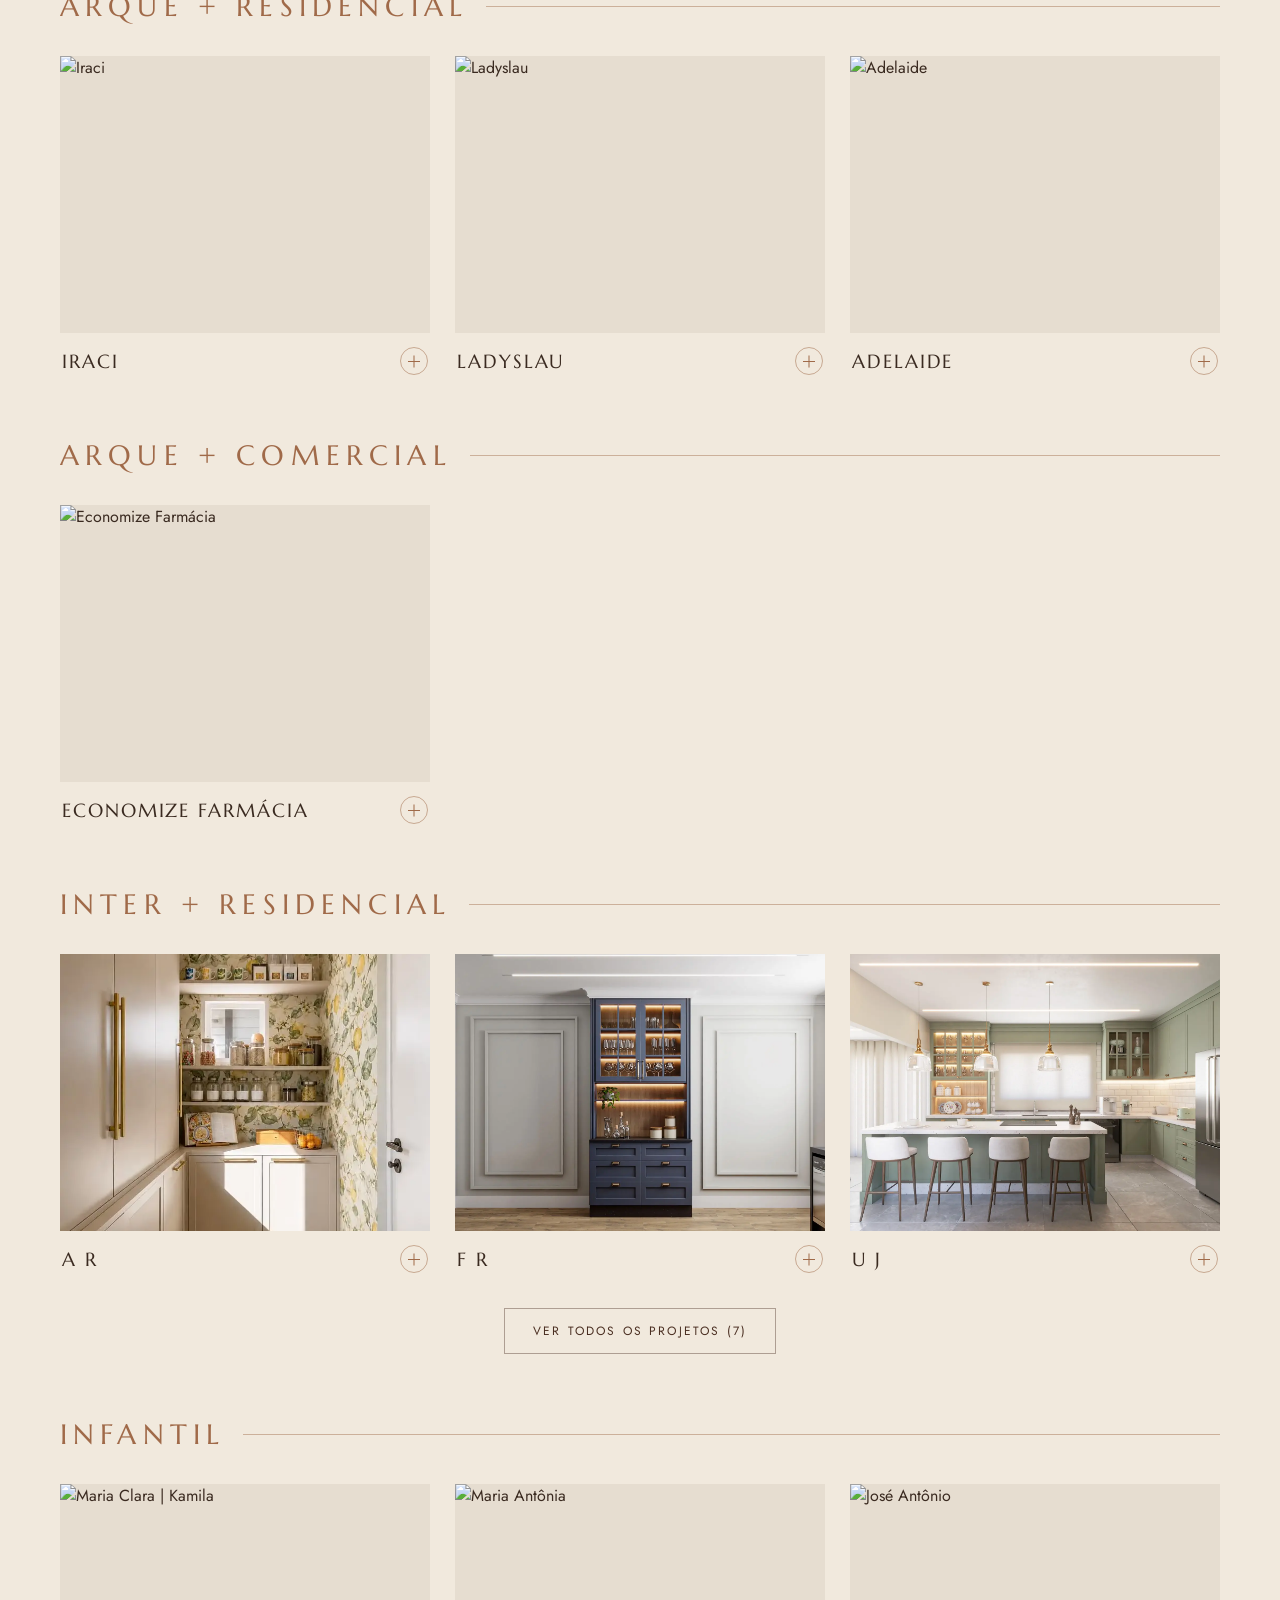
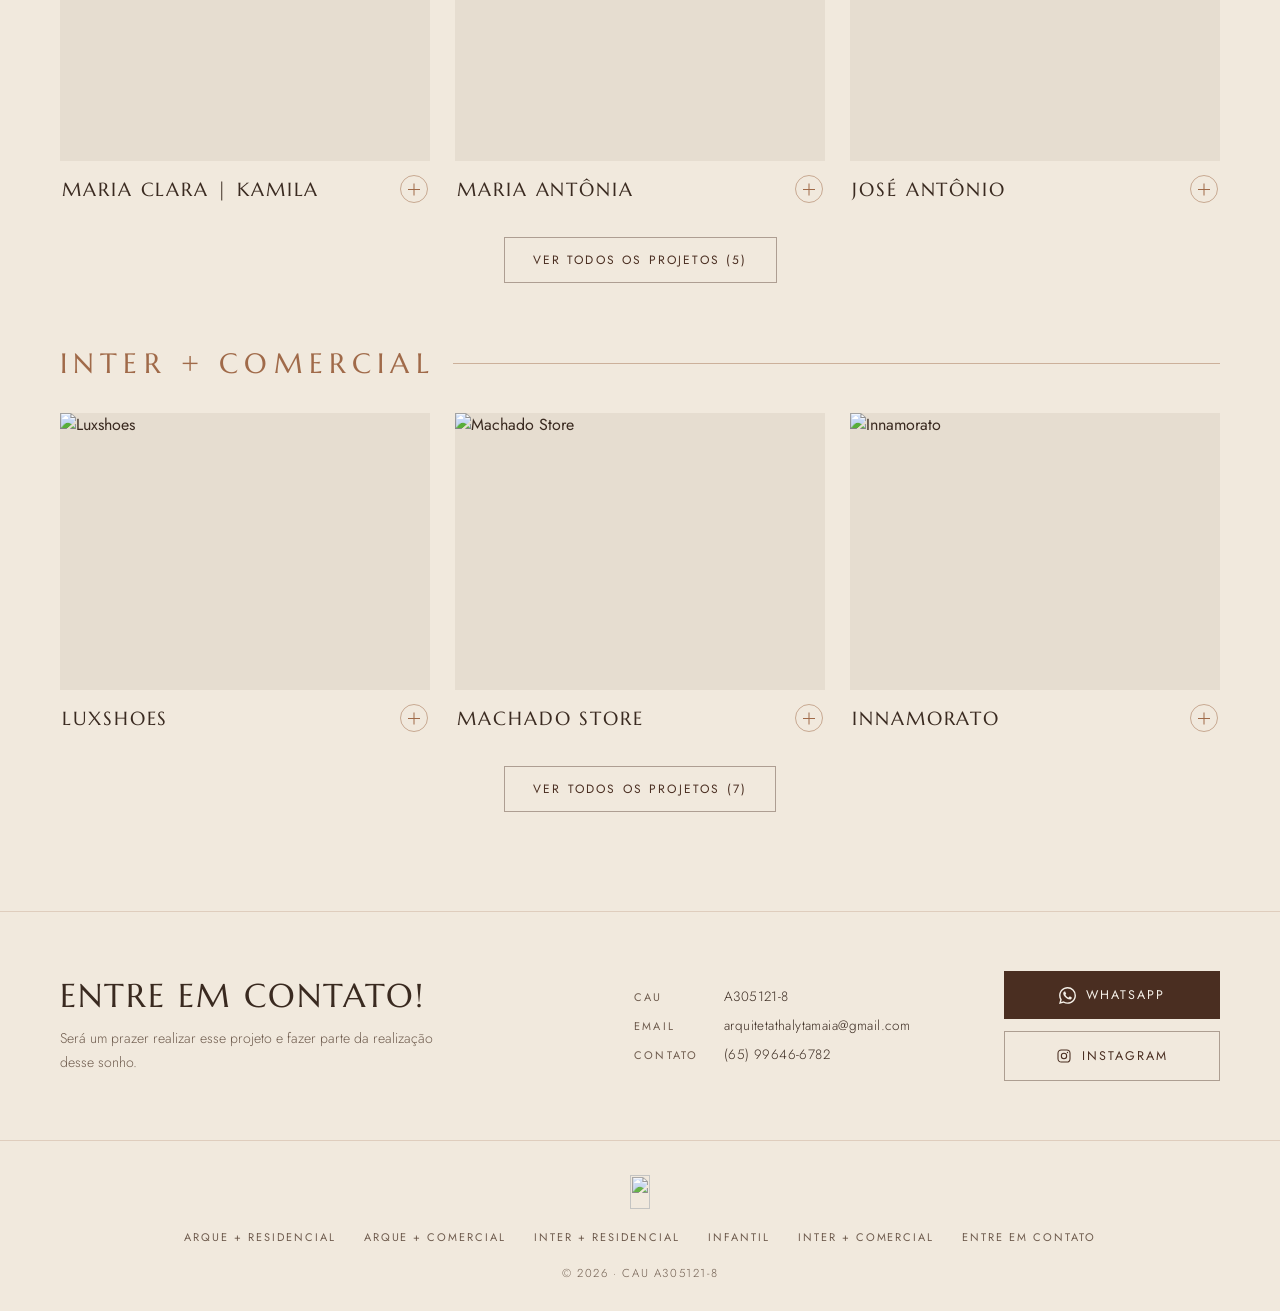
==== commit 65102525: "feat(hero-bernardes): atualiza hero-bernardes, scripts e otimizacoes de imagens" ====
--- a/index.html
+++ b/index.html
@@ -9,7 +9,7 @@
   <script>document.documentElement.className += ' js';</script>
   <meta name="description"
     content="Thalyta Maia — Arquitetura e Interiores. Projetos residenciais e comerciais com sensibilidade, criando ambientes que acolhem e inspiram. Atendimento presencial e online para todo o Brasil.">
-  <link rel="canonical" href="https://theocarvalhodev.github.io/thalytaarqu/">
+  <link rel="canonical" href="https://theocarvalhodev.github.io/thalytaarq2.0/">
   <link rel="icon" href="favicon.ico" sizes="48x48">
   <link rel="apple-touch-icon" href="assets/images/apple-touch-icon.png">
 
@@ -19,10 +19,10 @@
   <meta property="og:title" content="Thalyta Maia · Arquitetura e Interiores">
   <meta property="og:description"
     content="Projetos residenciais e comerciais com sensibilidade — ambientes que acolhem e inspiram. Atendimento presencial e online para todo o Brasil.">
-  <meta property="og:url" content="https://theocarvalhodev.github.io/thalytaarqu/">
-  <meta property="og:image" content="https://theocarvalhodev.github.io/thalytaarqu/assets/images/og-thalyta-maia.jpg">
+  <meta property="og:url" content="https://theocarvalhodev.github.io/thalytaarq2.0/">
+  <meta property="og:image" content="https://theocarvalhodev.github.io/thalytaarq2.0/assets/images/og-thalyta-maia.jpg">
   <meta property="og:image:secure_url"
-    content="https://theocarvalhodev.github.io/thalytaarqu/assets/images/og-thalyta-maia.jpg">
+    content="https://theocarvalhodev.github.io/thalytaarq2.0/assets/images/og-thalyta-maia.jpg">
   <meta property="og:image:type" content="image/jpeg">
   <meta property="og:image:width" content="1200">
   <meta property="og:image:height" content="630">
@@ -34,7 +34,7 @@
   <meta name="twitter:title" content="Thalyta Maia · Arquitetura e Interiores">
   <meta name="twitter:description"
     content="Projetos residenciais e comerciais com sensibilidade — ambientes que acolhem e inspiram.">
-  <meta name="twitter:image" content="https://theocarvalhodev.github.io/thalytaarqu/assets/images/og-thalyta-maia.jpg">
+  <meta name="twitter:image" content="https://theocarvalhodev.github.io/thalytaarq2.0/assets/images/og-thalyta-maia.jpg">
   <meta name="twitter:image:alt" content="Thalyta Maia — Arquitetura e Interiores">
 
   <link rel="preconnect" href="https://fonts.googleapis.com">
@@ -44,8 +44,8 @@
     rel="stylesheet">
 
   <!-- cache-busting: ao mudar CSS/JS, incremente o número de ?v= para forçar o navegador a baixar a versão nova -->
-  <link rel="stylesheet" href="css/styles.css?v=7">
-  <link rel="stylesheet" href="css/animations.css?v=7">
+  <link rel="stylesheet" href="css/styles.css?v=12">
+  <link rel="stylesheet" href="css/animations.css?v=10">
 </head>
 
 <body>
@@ -56,8 +56,7 @@
   <!-- ================= NAV ================= -->
   <nav class="nav" id="nav">
     <a href="#hero" class="nav__logo" data-navlink aria-label="Thalyta Maia — Arquitetura e Interiores · Início">
-      <img src="assets/images/logo-horizontal.png" alt="" aria-hidden="true"
-        width="1164" height="232">
+      <img src="assets/images/logo-horizontal.png" alt="" aria-hidden="true" width="1164" height="232">
     </a>
 
     <div class="nav__links" id="deskLinks">
@@ -85,10 +84,10 @@
       </svg>
     </button>
     <nav class="drawer__links">
-      <a href="#arq-residencial" data-drawerlink>Arque + Residencial</a>
-      <a href="#arq-comercial" data-drawerlink>Arque + Comercial</a>
-      <a href="#int-residencial" data-drawerlink>Inter + Residencial</a>
-      <a href="#int-comercial" data-drawerlink>Inter + Comercial</a>
+      <a href="#arq-residencial" data-drawerlink>Arq + Residencial</a>
+      <a href="#arq-comercial" data-drawerlink>Arq + Comercial</a>
+      <a href="#int-residencial" data-drawerlink>Int + Residencial</a>
+      <a href="#int-comercial" data-drawerlink>Int + Comercial</a>
       <a href="#contato" data-drawerlink>Contato</a>
     </nav>
     <div class="drawer__contact">(65) 99646-6782<br>arquitetathalytamaia@gmail.com</div>
@@ -204,7 +203,9 @@
 
       <!-- ⚠️ PLACEHOLDER — as 12 fotos das faixas .service__processos são de ambiente
            PRONTO (banco atual do site). SUBSTITUIR pelas fotos de OBRA EM ANDAMENTO que a
-           Thalyta vai enviar e apagar o data-placeholder de cada faixa (some a tracejada). -->
+           Thalyta vai enviar e apagar o data-placeholder de cada faixa.
+           OBS: aqui o data-placeholder é só marcador para busca — não muda nada visualmente.
+           A tracejada só existe em #projetos (.projetos:has([data-placeholder])). -->
       <div class="servicos__grid" data-stagger>
         <article class="service" data-reveal="up">
           <div class="service__text">
@@ -326,8 +327,10 @@
                   <img src="assets/pinterest/sala-jantar.jpg" alt="Iraci" loading="lazy">
                 </figure>
                 <div class="project__thumbs">
-                  <button type="button" class="project__thumb"><img src="assets/pinterest/sala-jantar.jpg" alt="Iraci — ambiente" loading="lazy"></button>
-                  <button type="button" class="project__thumb"><img src="assets/pinterest/cozinha-marmore.jpg" alt="Iraci — ambiente" loading="lazy"></button>
+                  <button type="button" class="project__thumb"><img src="assets/pinterest/sala-jantar.jpg"
+                      alt="Iraci — ambiente" loading="lazy"></button>
+                  <button type="button" class="project__thumb"><img src="assets/pinterest/cozinha-marmore.jpg"
+                      alt="Iraci — ambiente" loading="lazy"></button>
                 </div>
                 <p class="project__conta"></p>
               </div>
@@ -354,8 +357,10 @@
                   <img src="assets/pinterest/cozinha-marmore.jpg" alt="Ladyslau" loading="lazy">
                 </figure>
                 <div class="project__thumbs">
-                  <button type="button" class="project__thumb"><img src="assets/pinterest/cozinha-marmore.jpg" alt="Ladyslau — ambiente" loading="lazy"></button>
-                  <button type="button" class="project__thumb"><img src="assets/pinterest/lounge-verde.jpg" alt="Ladyslau — ambiente" loading="lazy"></button>
+                  <button type="button" class="project__thumb"><img src="assets/pinterest/cozinha-marmore.jpg"
+                      alt="Ladyslau — ambiente" loading="lazy"></button>
+                  <button type="button" class="project__thumb"><img src="assets/pinterest/lounge-verde.jpg"
+                      alt="Ladyslau — ambiente" loading="lazy"></button>
                 </div>
                 <p class="project__conta"></p>
               </div>
@@ -382,8 +387,10 @@
                   <img src="assets/pinterest/lounge-verde.jpg" alt="Adelaide" loading="lazy">
                 </figure>
                 <div class="project__thumbs">
-                  <button type="button" class="project__thumb"><img src="assets/pinterest/lounge-verde.jpg" alt="Adelaide — ambiente" loading="lazy"></button>
-                  <button type="button" class="project__thumb"><img src="assets/pinterest/quarto-casal.jpg" alt="Adelaide — ambiente" loading="lazy"></button>
+                  <button type="button" class="project__thumb"><img src="assets/pinterest/lounge-verde.jpg"
+                      alt="Adelaide — ambiente" loading="lazy"></button>
+                  <button type="button" class="project__thumb"><img src="assets/pinterest/quarto-casal.jpg"
+                      alt="Adelaide — ambiente" loading="lazy"></button>
                 </div>
                 <p class="project__conta"></p>
               </div>
@@ -417,8 +424,10 @@
                   <img src="assets/pinterest/marias-kids-fachada.jpg" alt="Economize Farmácia" loading="lazy">
                 </figure>
                 <div class="project__thumbs">
-                  <button type="button" class="project__thumb"><img src="assets/pinterest/marias-kids-fachada.jpg" alt="Economize Farmácia — fachada" loading="lazy"></button>
-                  <button type="button" class="project__thumb"><img src="assets/pinterest/escritorio-orion.jpg" alt="Economize Farmácia — interior" loading="lazy"></button>
+                  <button type="button" class="project__thumb"><img src="assets/pinterest/marias-kids-fachada.jpg"
+                      alt="Economize Farmácia — fachada" loading="lazy"></button>
+                  <button type="button" class="project__thumb"><img src="assets/pinterest/escritorio-orion.jpg"
+                      alt="Economize Farmácia — interior" loading="lazy"></button>
                 </div>
                 <p class="project__conta"></p>
               </div>
@@ -434,7 +443,7 @@
           <details class="project" data-reveal="up">
             <summary class="project__cover">
               <figure class="project__capa">
-                <img src="assets/projetos/a-r/01.jpg" alt="A R" loading="lazy">
+                <img src="assets/projetos/a-r/01.webp" alt="A R" loading="lazy">
               </figure>
               <div class="project__label">
                 <h4 class="project__name">A R</h4>
@@ -445,35 +454,73 @@
               <div class="project__text">
                 <div class="kicker kicker--terra">Interiores · Residencial</div>
                 <div class="rule-left"></div>
-                <p>Mais do que projetar ambientes, a proposta foi criar uma casa que traduzisse a essência de seus moradores. Cada espaço foi desenvolvido para estimular a convivência, promover conforto e revelar uma estética leve e sofisticada, onde cada detalhe contribui para uma arquitetura que permanece atual ao longo do tempo.</p>
-              </div>
-              <div class="project__media project__media--destaque">
-                <figure class="project__palco">
-                  <img src="assets/projetos/a-r/01.jpg" alt="A R" loading="lazy">
-                </figure>
-                <div class="project__thumbs">
-                  <button type="button" class="project__thumb"><img src="assets/projetos/a-r/01.jpg" alt="A R — ambiente 01" loading="lazy"></button>
-                  <button type="button" class="project__thumb"><img src="assets/projetos/a-r/02.jpg" alt="A R — ambiente 02" loading="lazy"></button>
-                  <button type="button" class="project__thumb"><img src="assets/projetos/a-r/03.jpg" alt="A R — ambiente 03" loading="lazy"></button>
-                  <button type="button" class="project__thumb"><img src="assets/projetos/a-r/04.jpg" alt="A R — ambiente 04" loading="lazy"></button>
-                  <button type="button" class="project__thumb"><img src="assets/projetos/a-r/05.jpg" alt="A R — ambiente 05" loading="lazy"></button>
-                  <button type="button" class="project__thumb"><img src="assets/projetos/a-r/06.jpg" alt="A R — ambiente 06" loading="lazy"></button>
-                  <button type="button" class="project__thumb"><img src="assets/projetos/a-r/07.jpg" alt="A R — ambiente 07" loading="lazy"></button>
-                  <button type="button" class="project__thumb"><img src="assets/projetos/a-r/08.jpg" alt="A R — ambiente 08" loading="lazy"></button>
-                  <button type="button" class="project__thumb"><img src="assets/projetos/a-r/09.jpg" alt="A R — ambiente 09" loading="lazy"></button>
-                  <button type="button" class="project__thumb"><img src="assets/projetos/a-r/10.jpg" alt="A R — ambiente 10" loading="lazy"></button>
-                  <button type="button" class="project__thumb"><img src="assets/projetos/a-r/11.jpg" alt="A R — ambiente 11" loading="lazy"></button>
-                  <button type="button" class="project__thumb"><img src="assets/projetos/a-r/12.jpg" alt="A R — ambiente 12" loading="lazy"></button>
-                  <button type="button" class="project__thumb"><img src="assets/projetos/a-r/13.jpg" alt="A R — ambiente 13" loading="lazy"></button>
-                  <button type="button" class="project__thumb"><img src="assets/projetos/a-r/14.jpg" alt="A R — ambiente 14" loading="lazy"></button>
-                  <button type="button" class="project__thumb"><img src="assets/projetos/a-r/15.jpg" alt="A R — ambiente 15" loading="lazy"></button>
-                  <button type="button" class="project__thumb"><img src="assets/projetos/a-r/16.jpg" alt="A R — ambiente 16" loading="lazy"></button>
-                  <button type="button" class="project__thumb"><img src="assets/projetos/a-r/17.jpg" alt="A R — ambiente 17" loading="lazy"></button>
-                  <button type="button" class="project__thumb"><img src="assets/projetos/a-r/18.jpg" alt="A R — ambiente 18" loading="lazy"></button>
-                  <button type="button" class="project__thumb"><img src="assets/projetos/a-r/19.jpg" alt="A R — ambiente 19" loading="lazy"></button>
-                  <button type="button" class="project__thumb"><img src="assets/projetos/a-r/20.jpg" alt="A R — ambiente 20" loading="lazy"></button>
-                  <button type="button" class="project__thumb"><img src="assets/projetos/a-r/21.jpg" alt="A R — ambiente 21" loading="lazy"></button>
-                  <button type="button" class="project__thumb"><img src="assets/projetos/a-r/22.jpg" alt="A R — ambiente 22" loading="lazy"></button>
+                <p>Mais do que projetar ambientes, a proposta foi criar uma casa que traduzisse a essência de seus
+                  moradores. Cada espaço foi desenvolvido para estimular a convivência, promover conforto e revelar uma
+                  estética leve e sofisticada, onde cada detalhe contribui para uma arquitetura que permanece atual ao
+                  longo do tempo.</p>
+              </div>
+              <div class="project__media project__media--destaque">
+                <!-- ANTES / DEPOIS — pronto para usar, falta a foto "antes".
+                     Salve o registro do espaço original como assets/projetos/<projeto>/antes-01.jpg,
+                     rode `python tools/webp.py` e descomente o bloco abaixo. O lightbox ignora
+                     esta figure (não é .project__palco nem .project__thumb).
+                <figure class="ad">
+                  <img src="assets/projetos/a-r/antes-01.webp" alt="A R — sala antes da reforma">
+                  <img class="ad__depois" src="assets/projetos/a-r/01.webp" alt="A R — sala depois">
+                  <span class="ad__tag ad__tag--antes">Antes</span>
+                  <span class="ad__tag ad__tag--depois">Depois</span>
+                  <input class="ad__range" type="range" min="0" max="100" value="50"
+                    aria-label="Comparar antes e depois — A R, sala">
+                </figure>
+                -->
+                <figure class="project__palco">
+                  <img src="assets/projetos/a-r/01.webp" alt="A R" loading="lazy">
+                </figure>
+                <div class="project__thumbs">
+                  <button type="button" class="project__thumb"><img src="assets/projetos/a-r/01.webp"
+                      alt="A R — ambiente 01" loading="lazy"></button>
+                  <button type="button" class="project__thumb"><img src="assets/projetos/a-r/02.webp"
+                      alt="A R — ambiente 02" loading="lazy"></button>
+                  <button type="button" class="project__thumb"><img src="assets/projetos/a-r/03.webp"
+                      alt="A R — ambiente 03" loading="lazy"></button>
+                  <button type="button" class="project__thumb"><img src="assets/projetos/a-r/04.webp"
+                      alt="A R — ambiente 04" loading="lazy"></button>
+                  <button type="button" class="project__thumb"><img src="assets/projetos/a-r/05.webp"
+                      alt="A R — ambiente 05" loading="lazy"></button>
+                  <button type="button" class="project__thumb"><img src="assets/projetos/a-r/06.webp"
+                      alt="A R — ambiente 06" loading="lazy"></button>
+                  <button type="button" class="project__thumb"><img src="assets/projetos/a-r/07.webp"
+                      alt="A R — ambiente 07" loading="lazy"></button>
+                  <button type="button" class="project__thumb"><img src="assets/projetos/a-r/08.webp"
+                      alt="A R — ambiente 08" loading="lazy"></button>
+                  <button type="button" class="project__thumb"><img src="assets/projetos/a-r/09.webp"
+                      alt="A R — ambiente 09" loading="lazy"></button>
+                  <button type="button" class="project__thumb"><img src="assets/projetos/a-r/10.webp"
+                      alt="A R — ambiente 10" loading="lazy"></button>
+                  <button type="button" class="project__thumb"><img src="assets/projetos/a-r/11.webp"
+                      alt="A R — ambiente 11" loading="lazy"></button>
+                  <button type="button" class="project__thumb"><img src="assets/projetos/a-r/12.webp"
+                      alt="A R — ambiente 12" loading="lazy"></button>
+                  <button type="button" class="project__thumb"><img src="assets/projetos/a-r/13.webp"
+                      alt="A R — ambiente 13" loading="lazy"></button>
+                  <button type="button" class="project__thumb"><img src="assets/projetos/a-r/14.webp"
+                      alt="A R — ambiente 14" loading="lazy"></button>
+                  <button type="button" class="project__thumb"><img src="assets/projetos/a-r/15.webp"
+                      alt="A R — ambiente 15" loading="lazy"></button>
+                  <button type="button" class="project__thumb"><img src="assets/projetos/a-r/16.webp"
+                      alt="A R — ambiente 16" loading="lazy"></button>
+                  <button type="button" class="project__thumb"><img src="assets/projetos/a-r/17.webp"
+                      alt="A R — ambiente 17" loading="lazy"></button>
+                  <button type="button" class="project__thumb"><img src="assets/projetos/a-r/18.webp"
+                      alt="A R — ambiente 18" loading="lazy"></button>
+                  <button type="button" class="project__thumb"><img src="assets/projetos/a-r/19.webp"
+                      alt="A R — ambiente 19" loading="lazy"></button>
+                  <button type="button" class="project__thumb"><img src="assets/projetos/a-r/20.webp"
+                      alt="A R — ambiente 20" loading="lazy"></button>
+                  <button type="button" class="project__thumb"><img src="assets/projetos/a-r/21.webp"
+                      alt="A R — ambiente 21" loading="lazy"></button>
+                  <button type="button" class="project__thumb"><img src="assets/projetos/a-r/22.webp"
+                      alt="A R — ambiente 22" loading="lazy"></button>
                 </div>
                 <p class="project__conta"></p>
               </div>
@@ -482,7 +529,7 @@
           <details class="project" data-reveal="up">
             <summary class="project__cover">
               <figure class="project__capa">
-                <img src="assets/projetos/f-r/01.jpg" alt="F R" loading="lazy">
+                <img src="assets/projetos/f-r/01.webp" alt="F R" loading="lazy">
               </figure>
               <div class="project__label">
                 <h4 class="project__name">F R</h4>
@@ -493,32 +540,55 @@
               <div class="project__text">
                 <div class="kicker kicker--terra">Interiores · Residencial</div>
                 <div class="rule-left"></div>
-                <p>Este projeto foi desenvolvido a partir da compreensão de que um lar deve ir além da estética: deve traduzir identidade, proporcionar bem-estar e criar memórias. A linguagem clássica contemporânea conduz toda a composição, revelando ambientes equilibrados, elegantes e acolhedores. A luz, a materialidade e os detalhes construtivos dialogam entre si para construir uma atmosfera refinada, onde cada espaço convida a desacelerar, contemplar e viver com autenticidade.</p>
-              </div>
-              <div class="project__media project__media--destaque">
-                <figure class="project__palco">
-                  <img src="assets/projetos/f-r/01.jpg" alt="F R" loading="lazy">
-                </figure>
-                <div class="project__thumbs">
-                  <button type="button" class="project__thumb"><img src="assets/projetos/f-r/01.jpg" alt="F R — ambiente 01" loading="lazy"></button>
-                  <button type="button" class="project__thumb"><img src="assets/projetos/f-r/02.jpg" alt="F R — ambiente 02" loading="lazy"></button>
-                  <button type="button" class="project__thumb"><img src="assets/projetos/f-r/03.jpg" alt="F R — ambiente 03" loading="lazy"></button>
-                  <button type="button" class="project__thumb"><img src="assets/projetos/f-r/04.jpg" alt="F R — ambiente 04" loading="lazy"></button>
-                  <button type="button" class="project__thumb"><img src="assets/projetos/f-r/05.jpg" alt="F R — ambiente 05" loading="lazy"></button>
-                  <button type="button" class="project__thumb"><img src="assets/projetos/f-r/06.jpg" alt="F R — ambiente 06" loading="lazy"></button>
-                  <button type="button" class="project__thumb"><img src="assets/projetos/f-r/07.jpg" alt="F R — ambiente 07" loading="lazy"></button>
-                  <button type="button" class="project__thumb"><img src="assets/projetos/f-r/08.jpg" alt="F R — ambiente 08" loading="lazy"></button>
-                  <button type="button" class="project__thumb"><img src="assets/projetos/f-r/09.jpg" alt="F R — ambiente 09" loading="lazy"></button>
-                  <button type="button" class="project__thumb"><img src="assets/projetos/f-r/10.jpg" alt="F R — ambiente 10" loading="lazy"></button>
-                  <button type="button" class="project__thumb"><img src="assets/projetos/f-r/11.jpg" alt="F R — ambiente 11" loading="lazy"></button>
-                  <button type="button" class="project__thumb"><img src="assets/projetos/f-r/12.jpg" alt="F R — ambiente 12" loading="lazy"></button>
-                  <button type="button" class="project__thumb"><img src="assets/projetos/f-r/13.jpg" alt="F R — ambiente 13" loading="lazy"></button>
-                  <button type="button" class="project__thumb"><img src="assets/projetos/f-r/14.jpg" alt="F R — ambiente 14" loading="lazy"></button>
-                  <button type="button" class="project__thumb"><img src="assets/projetos/f-r/15.jpg" alt="F R — ambiente 15" loading="lazy"></button>
-                  <button type="button" class="project__thumb"><img src="assets/projetos/f-r/16.jpg" alt="F R — ambiente 16" loading="lazy"></button>
-                  <button type="button" class="project__thumb"><img src="assets/projetos/f-r/17.jpg" alt="F R — ambiente 17" loading="lazy"></button>
-                  <button type="button" class="project__thumb"><img src="assets/projetos/f-r/18.jpg" alt="F R — ambiente 18" loading="lazy"></button>
-                  <button type="button" class="project__thumb"><img src="assets/projetos/f-r/19.jpg" alt="F R — ambiente 19" loading="lazy"></button>
+                <p>Este projeto foi desenvolvido a partir da compreensão de que um lar deve ir além da estética: deve
+                  traduzir identidade, proporcionar bem-estar e criar memórias. A linguagem clássica contemporânea
+                  conduz toda a composição, revelando ambientes equilibrados, elegantes e acolhedores. A luz, a
+                  materialidade e os detalhes construtivos dialogam entre si para construir uma atmosfera refinada, onde
+                  cada espaço convida a desacelerar, contemplar e viver com autenticidade.</p>
+              </div>
+              <div class="project__media project__media--destaque">
+                <figure class="project__palco">
+                  <img src="assets/projetos/f-r/01.webp" alt="F R" loading="lazy">
+                </figure>
+                <div class="project__thumbs">
+                  <button type="button" class="project__thumb"><img src="assets/projetos/f-r/01.webp"
+                      alt="F R — ambiente 01" loading="lazy"></button>
+                  <button type="button" class="project__thumb"><img src="assets/projetos/f-r/02.webp"
+                      alt="F R — ambiente 02" loading="lazy"></button>
+                  <button type="button" class="project__thumb"><img src="assets/projetos/f-r/03.webp"
+                      alt="F R — ambiente 03" loading="lazy"></button>
+                  <button type="button" class="project__thumb"><img src="assets/projetos/f-r/04.webp"
+                      alt="F R — ambiente 04" loading="lazy"></button>
+                  <button type="button" class="project__thumb"><img src="assets/projetos/f-r/05.webp"
+                      alt="F R — ambiente 05" loading="lazy"></button>
+                  <button type="button" class="project__thumb"><img src="assets/projetos/f-r/06.webp"
+                      alt="F R — ambiente 06" loading="lazy"></button>
+                  <button type="button" class="project__thumb"><img src="assets/projetos/f-r/07.webp"
+                      alt="F R — ambiente 07" loading="lazy"></button>
+                  <button type="button" class="project__thumb"><img src="assets/projetos/f-r/08.webp"
+                      alt="F R — ambiente 08" loading="lazy"></button>
+                  <button type="button" class="project__thumb"><img src="assets/projetos/f-r/09.webp"
+                      alt="F R — ambiente 09" loading="lazy"></button>
+                  <button type="button" class="project__thumb"><img src="assets/projetos/f-r/10.webp"
+                      alt="F R — ambiente 10" loading="lazy"></button>
+                  <button type="button" class="project__thumb"><img src="assets/projetos/f-r/11.webp"
+                      alt="F R — ambiente 11" loading="lazy"></button>
+                  <button type="button" class="project__thumb"><img src="assets/projetos/f-r/12.webp"
+                      alt="F R — ambiente 12" loading="lazy"></button>
+                  <button type="button" class="project__thumb"><img src="assets/projetos/f-r/13.webp"
+                      alt="F R — ambiente 13" loading="lazy"></button>
+                  <button type="button" class="project__thumb"><img src="assets/projetos/f-r/14.webp"
+                      alt="F R — ambiente 14" loading="lazy"></button>
+                  <button type="button" class="project__thumb"><img src="assets/projetos/f-r/15.webp"
+                      alt="F R — ambiente 15" loading="lazy"></button>
+                  <button type="button" class="project__thumb"><img src="assets/projetos/f-r/16.webp"
+                      alt="F R — ambiente 16" loading="lazy"></button>
+                  <button type="button" class="project__thumb"><img src="assets/projetos/f-r/17.webp"
+                      alt="F R — ambiente 17" loading="lazy"></button>
+                  <button type="button" class="project__thumb"><img src="assets/projetos/f-r/18.webp"
+                      alt="F R — ambiente 18" loading="lazy"></button>
+                  <button type="button" class="project__thumb"><img src="assets/projetos/f-r/19.webp"
+                      alt="F R — ambiente 19" loading="lazy"></button>
                 </div>
                 <p class="project__conta"></p>
               </div>
@@ -527,7 +597,7 @@
           <details class="project" data-reveal="up">
             <summary class="project__cover">
               <figure class="project__capa">
-                <img src="assets/projetos/u-j/01.jpg" alt="U J" loading="lazy">
+                <img src="assets/projetos/u-j/01.webp" alt="U J" loading="lazy">
               </figure>
               <div class="project__label">
                 <h4 class="project__name">U J</h4>
@@ -538,25 +608,41 @@
               <div class="project__text">
                 <div class="kicker kicker--terra">Interiores · Residencial</div>
                 <div class="rule-left"></div>
-                <p>A essência deste projeto está na criação de ambientes que respiram calma. A arquitetura explora a luz natural, a materialidade e a integração dos espaços para construir uma atmosfera leve e acolhedora, onde o conforto se manifesta de forma sutil. Tons naturais, texturas delicadas e elementos orgânicos se unem para compor uma residência que privilegia o bem-estar, a convivência e a conexão entre o interior e a paisagem, revelando uma elegância discreta e atemporal.</p>
-              </div>
-              <div class="project__media project__media--destaque">
-                <figure class="project__palco">
-                  <img src="assets/projetos/u-j/01.jpg" alt="U J" loading="lazy">
-                </figure>
-                <div class="project__thumbs">
-                  <button type="button" class="project__thumb"><img src="assets/projetos/u-j/01.jpg" alt="U J — ambiente 01" loading="lazy"></button>
-                  <button type="button" class="project__thumb"><img src="assets/projetos/u-j/02.jpg" alt="U J — ambiente 02" loading="lazy"></button>
-                  <button type="button" class="project__thumb"><img src="assets/projetos/u-j/03.jpg" alt="U J — ambiente 03" loading="lazy"></button>
-                  <button type="button" class="project__thumb"><img src="assets/projetos/u-j/04.jpg" alt="U J — ambiente 04" loading="lazy"></button>
-                  <button type="button" class="project__thumb"><img src="assets/projetos/u-j/05.jpg" alt="U J — ambiente 05" loading="lazy"></button>
-                  <button type="button" class="project__thumb"><img src="assets/projetos/u-j/06.jpg" alt="U J — ambiente 06" loading="lazy"></button>
-                  <button type="button" class="project__thumb"><img src="assets/projetos/u-j/07.jpg" alt="U J — ambiente 07" loading="lazy"></button>
-                  <button type="button" class="project__thumb"><img src="assets/projetos/u-j/08.jpg" alt="U J — ambiente 08" loading="lazy"></button>
-                  <button type="button" class="project__thumb"><img src="assets/projetos/u-j/09.jpg" alt="U J — ambiente 09" loading="lazy"></button>
-                  <button type="button" class="project__thumb"><img src="assets/projetos/u-j/10.jpg" alt="U J — ambiente 10" loading="lazy"></button>
-                  <button type="button" class="project__thumb"><img src="assets/projetos/u-j/11.jpg" alt="U J — ambiente 11" loading="lazy"></button>
-                  <button type="button" class="project__thumb"><img src="assets/projetos/u-j/12.jpg" alt="U J — ambiente 12" loading="lazy"></button>
+                <p>A essência deste projeto está na criação de ambientes que respiram calma. A arquitetura explora a luz
+                  natural, a materialidade e a integração dos espaços para construir uma atmosfera leve e acolhedora,
+                  onde o conforto se manifesta de forma sutil. Tons naturais, texturas delicadas e elementos orgânicos
+                  se unem para compor uma residência que privilegia o bem-estar, a convivência e a conexão entre o
+                  interior e a paisagem, revelando uma elegância discreta e atemporal.</p>
+              </div>
+              <div class="project__media project__media--destaque">
+                <figure class="project__palco">
+                  <img src="assets/projetos/u-j/01.webp" alt="U J" loading="lazy">
+                </figure>
+                <div class="project__thumbs">
+                  <button type="button" class="project__thumb"><img src="assets/projetos/u-j/01.webp"
+                      alt="U J — ambiente 01" loading="lazy"></button>
+                  <button type="button" class="project__thumb"><img src="assets/projetos/u-j/02.webp"
+                      alt="U J — ambiente 02" loading="lazy"></button>
+                  <button type="button" class="project__thumb"><img src="assets/projetos/u-j/03.webp"
+                      alt="U J — ambiente 03" loading="lazy"></button>
+                  <button type="button" class="project__thumb"><img src="assets/projetos/u-j/04.webp"
+                      alt="U J — ambiente 04" loading="lazy"></button>
+                  <button type="button" class="project__thumb"><img src="assets/projetos/u-j/05.webp"
+                      alt="U J — ambiente 05" loading="lazy"></button>
+                  <button type="button" class="project__thumb"><img src="assets/projetos/u-j/06.webp"
+                      alt="U J — ambiente 06" loading="lazy"></button>
+                  <button type="button" class="project__thumb"><img src="assets/projetos/u-j/07.webp"
+                      alt="U J — ambiente 07" loading="lazy"></button>
+                  <button type="button" class="project__thumb"><img src="assets/projetos/u-j/08.webp"
+                      alt="U J — ambiente 08" loading="lazy"></button>
+                  <button type="button" class="project__thumb"><img src="assets/projetos/u-j/09.webp"
+                      alt="U J — ambiente 09" loading="lazy"></button>
+                  <button type="button" class="project__thumb"><img src="assets/projetos/u-j/10.webp"
+                      alt="U J — ambiente 10" loading="lazy"></button>
+                  <button type="button" class="project__thumb"><img src="assets/projetos/u-j/11.webp"
+                      alt="U J — ambiente 11" loading="lazy"></button>
+                  <button type="button" class="project__thumb"><img src="assets/projetos/u-j/12.webp"
+                      alt="U J — ambiente 12" loading="lazy"></button>
                 </div>
                 <p class="project__conta"></p>
               </div>
@@ -583,8 +669,10 @@
                   <img src="assets/pinterest/cozinha-office.jpg" alt="Filipe F R" loading="lazy">
                 </figure>
                 <div class="project__thumbs">
-                  <button type="button" class="project__thumb"><img src="assets/pinterest/cozinha-office.jpg" alt="Filipe F R — ambiente" loading="lazy"></button>
-                  <button type="button" class="project__thumb"><img src="assets/pinterest/sala-jantar.jpg" alt="Filipe F R — ambiente" loading="lazy"></button>
+                  <button type="button" class="project__thumb"><img src="assets/pinterest/cozinha-office.jpg"
+                      alt="Filipe F R — ambiente" loading="lazy"></button>
+                  <button type="button" class="project__thumb"><img src="assets/pinterest/sala-jantar.jpg"
+                      alt="Filipe F R — ambiente" loading="lazy"></button>
                 </div>
                 <p class="project__conta"></p>
               </div>
@@ -611,8 +699,10 @@
                   <img src="assets/pinterest/quarto-casal.jpg" alt="Uyara" loading="lazy">
                 </figure>
                 <div class="project__thumbs">
-                  <button type="button" class="project__thumb"><img src="assets/pinterest/quarto-casal.jpg" alt="Uyara — ambiente" loading="lazy"></button>
-                  <button type="button" class="project__thumb"><img src="assets/pinterest/lavabo-toucador.jpg" alt="Uyara — ambiente" loading="lazy"></button>
+                  <button type="button" class="project__thumb"><img src="assets/pinterest/quarto-casal.jpg"
+                      alt="Uyara — ambiente" loading="lazy"></button>
+                  <button type="button" class="project__thumb"><img src="assets/pinterest/lavabo-toucador.jpg"
+                      alt="Uyara — ambiente" loading="lazy"></button>
                 </div>
                 <p class="project__conta"></p>
               </div>
@@ -639,8 +729,10 @@
                   <img src="assets/pinterest/sala-jantar.jpg" alt="Orivaldo" loading="lazy">
                 </figure>
                 <div class="project__thumbs">
-                  <button type="button" class="project__thumb"><img src="assets/pinterest/sala-jantar.jpg" alt="Orivaldo — ambiente" loading="lazy"></button>
-                  <button type="button" class="project__thumb"><img src="assets/pinterest/banheiro-terrazzo.jpg" alt="Orivaldo — ambiente" loading="lazy"></button>
+                  <button type="button" class="project__thumb"><img src="assets/pinterest/sala-jantar.jpg"
+                      alt="Orivaldo — ambiente" loading="lazy"></button>
+                  <button type="button" class="project__thumb"><img src="assets/pinterest/banheiro-terrazzo.jpg"
+                      alt="Orivaldo — ambiente" loading="lazy"></button>
                 </div>
                 <p class="project__conta"></p>
               </div>
@@ -667,8 +759,10 @@
                   <img src="assets/pinterest/lavabo-toucador.jpg" alt="Rogério e Ana" loading="lazy">
                 </figure>
                 <div class="project__thumbs">
-                  <button type="button" class="project__thumb"><img src="assets/pinterest/lavabo-toucador.jpg" alt="Rogério e Ana — ambiente" loading="lazy"></button>
-                  <button type="button" class="project__thumb"><img src="assets/pinterest/cozinha-marmore.jpg" alt="Rogério e Ana — ambiente" loading="lazy"></button>
+                  <button type="button" class="project__thumb"><img src="assets/pinterest/lavabo-toucador.jpg"
+                      alt="Rogério e Ana — ambiente" loading="lazy"></button>
+                  <button type="button" class="project__thumb"><img src="assets/pinterest/cozinha-marmore.jpg"
+                      alt="Rogério e Ana — ambiente" loading="lazy"></button>
                 </div>
                 <p class="project__conta"></p>
               </div>
@@ -702,8 +796,10 @@
                   <img src="assets/pinterest/quarto-infantil-floral.jpg" alt="Maria Clara | Kamila" loading="lazy">
                 </figure>
                 <div class="project__thumbs">
-                  <button type="button" class="project__thumb"><img src="assets/pinterest/quarto-infantil-floral.jpg" alt="Maria Clara | Kamila — ambiente" loading="lazy"></button>
-                  <button type="button" class="project__thumb"><img src="assets/pinterest/bercario.jpg" alt="Maria Clara | Kamila — ambiente" loading="lazy"></button>
+                  <button type="button" class="project__thumb"><img src="assets/pinterest/quarto-infantil-floral.jpg"
+                      alt="Maria Clara | Kamila — ambiente" loading="lazy"></button>
+                  <button type="button" class="project__thumb"><img src="assets/pinterest/bercario.jpg"
+                      alt="Maria Clara | Kamila — ambiente" loading="lazy"></button>
                 </div>
                 <p class="project__conta"></p>
               </div>
@@ -730,8 +826,10 @@
                   <img src="assets/pinterest/bercario.jpg" alt="Maria Antônia" loading="lazy">
                 </figure>
                 <div class="project__thumbs">
-                  <button type="button" class="project__thumb"><img src="assets/pinterest/bercario.jpg" alt="Maria Antônia — ambiente" loading="lazy"></button>
-                  <button type="button" class="project__thumb"><img src="assets/pinterest/quarto-infantil-comoda.jpg" alt="Maria Antônia — ambiente" loading="lazy"></button>
+                  <button type="button" class="project__thumb"><img src="assets/pinterest/bercario.jpg"
+                      alt="Maria Antônia — ambiente" loading="lazy"></button>
+                  <button type="button" class="project__thumb"><img src="assets/pinterest/quarto-infantil-comoda.jpg"
+                      alt="Maria Antônia — ambiente" loading="lazy"></button>
                 </div>
                 <p class="project__conta"></p>
               </div>
@@ -758,8 +856,10 @@
                   <img src="assets/pinterest/quarto-infantil-comoda.jpg" alt="José Antônio" loading="lazy">
                 </figure>
                 <div class="project__thumbs">
-                  <button type="button" class="project__thumb"><img src="assets/pinterest/quarto-infantil-comoda.jpg" alt="José Antônio — ambiente" loading="lazy"></button>
-                  <button type="button" class="project__thumb"><img src="assets/pinterest/quarto-infantil-floral.jpg" alt="José Antônio — ambiente" loading="lazy"></button>
+                  <button type="button" class="project__thumb"><img src="assets/pinterest/quarto-infantil-comoda.jpg"
+                      alt="José Antônio — ambiente" loading="lazy"></button>
+                  <button type="button" class="project__thumb"><img src="assets/pinterest/quarto-infantil-floral.jpg"
+                      alt="José Antônio — ambiente" loading="lazy"></button>
                 </div>
                 <p class="project__conta"></p>
               </div>
@@ -786,8 +886,10 @@
                   <img src="assets/pinterest/quarto-infantil-floral.jpg" alt="Pedro Miguel" loading="lazy">
                 </figure>
                 <div class="project__thumbs">
-                  <button type="button" class="project__thumb"><img src="assets/pinterest/quarto-infantil-floral.jpg" alt="Pedro Miguel — ambiente" loading="lazy"></button>
-                  <button type="button" class="project__thumb"><img src="assets/pinterest/quarto-casal.jpg" alt="Pedro Miguel — ambiente" loading="lazy"></button>
+                  <button type="button" class="project__thumb"><img src="assets/pinterest/quarto-infantil-floral.jpg"
+                      alt="Pedro Miguel — ambiente" loading="lazy"></button>
+                  <button type="button" class="project__thumb"><img src="assets/pinterest/quarto-casal.jpg"
+                      alt="Pedro Miguel — ambiente" loading="lazy"></button>
                 </div>
                 <p class="project__conta"></p>
               </div>
@@ -814,8 +916,10 @@
                   <img src="assets/pinterest/bercario.jpg" alt="Enzo" loading="lazy">
                 </figure>
                 <div class="project__thumbs">
-                  <button type="button" class="project__thumb"><img src="assets/pinterest/bercario.jpg" alt="Enzo — ambiente" loading="lazy"></button>
-                  <button type="button" class="project__thumb"><img src="assets/pinterest/quarto-infantil-comoda.jpg" alt="Enzo — ambiente" loading="lazy"></button>
+                  <button type="button" class="project__thumb"><img src="assets/pinterest/bercario.jpg"
+                      alt="Enzo — ambiente" loading="lazy"></button>
+                  <button type="button" class="project__thumb"><img src="assets/pinterest/quarto-infantil-comoda.jpg"
+                      alt="Enzo — ambiente" loading="lazy"></button>
                 </div>
                 <p class="project__conta"></p>
               </div>
@@ -849,8 +953,10 @@
                   <img src="assets/pinterest/escritorio-orion.jpg" alt="Luxshoes" loading="lazy">
                 </figure>
                 <div class="project__thumbs">
-                  <button type="button" class="project__thumb"><img src="assets/pinterest/escritorio-orion.jpg" alt="Luxshoes — ambiente" loading="lazy"></button>
-                  <button type="button" class="project__thumb"><img src="assets/pinterest/lounge-verde.jpg" alt="Luxshoes — ambiente" loading="lazy"></button>
+                  <button type="button" class="project__thumb"><img src="assets/pinterest/escritorio-orion.jpg"
+                      alt="Luxshoes — ambiente" loading="lazy"></button>
+                  <button type="button" class="project__thumb"><img src="assets/pinterest/lounge-verde.jpg"
+                      alt="Luxshoes — ambiente" loading="lazy"></button>
                 </div>
                 <p class="project__conta"></p>
               </div>
@@ -877,8 +983,10 @@
                   <img src="assets/pinterest/lounge-verde.jpg" alt="Machado Store" loading="lazy">
                 </figure>
                 <div class="project__thumbs">
-                  <button type="button" class="project__thumb"><img src="assets/pinterest/lounge-verde.jpg" alt="Machado Store — ambiente" loading="lazy"></button>
-                  <button type="button" class="project__thumb"><img src="assets/pinterest/marias-kids-fachada.jpg" alt="Machado Store — ambiente" loading="lazy"></button>
+                  <button type="button" class="project__thumb"><img src="assets/pinterest/lounge-verde.jpg"
+                      alt="Machado Store — ambiente" loading="lazy"></button>
+                  <button type="button" class="project__thumb"><img src="assets/pinterest/marias-kids-fachada.jpg"
+                      alt="Machado Store — ambiente" loading="lazy"></button>
                 </div>
                 <p class="project__conta"></p>
               </div>
@@ -905,8 +1013,10 @@
                   <img src="assets/pinterest/marias-kids-fachada.jpg" alt="Innamorato" loading="lazy">
                 </figure>
                 <div class="project__thumbs">
-                  <button type="button" class="project__thumb"><img src="assets/pinterest/marias-kids-fachada.jpg" alt="Innamorato — ambiente" loading="lazy"></button>
-                  <button type="button" class="project__thumb"><img src="assets/pinterest/escritorio-orion.jpg" alt="Innamorato — ambiente" loading="lazy"></button>
+                  <button type="button" class="project__thumb"><img src="assets/pinterest/marias-kids-fachada.jpg"
+                      alt="Innamorato — ambiente" loading="lazy"></button>
+                  <button type="button" class="project__thumb"><img src="assets/pinterest/escritorio-orion.jpg"
+                      alt="Innamorato — ambiente" loading="lazy"></button>
                 </div>
                 <p class="project__conta"></p>
               </div>
@@ -933,8 +1043,10 @@
                   <img src="assets/pinterest/escritorio-orion.jpg" alt="Filipe Maia Broeto Adv" loading="lazy">
                 </figure>
                 <div class="project__thumbs">
-                  <button type="button" class="project__thumb"><img src="assets/pinterest/escritorio-orion.jpg" alt="Filipe Maia Broeto Adv — ambiente" loading="lazy"></button>
-                  <button type="button" class="project__thumb"><img src="assets/pinterest/lounge-verde.jpg" alt="Filipe Maia Broeto Adv — ambiente" loading="lazy"></button>
+                  <button type="button" class="project__thumb"><img src="assets/pinterest/escritorio-orion.jpg"
+                      alt="Filipe Maia Broeto Adv — ambiente" loading="lazy"></button>
+                  <button type="button" class="project__thumb"><img src="assets/pinterest/lounge-verde.jpg"
+                      alt="Filipe Maia Broeto Adv — ambiente" loading="lazy"></button>
                 </div>
                 <p class="project__conta"></p>
               </div>
@@ -961,8 +1073,10 @@
                   <img src="assets/pinterest/lounge-verde.jpg" alt="Valber Adv" loading="lazy">
                 </figure>
                 <div class="project__thumbs">
-                  <button type="button" class="project__thumb"><img src="assets/pinterest/lounge-verde.jpg" alt="Valber Adv — ambiente" loading="lazy"></button>
-                  <button type="button" class="project__thumb"><img src="assets/pinterest/escritorio-orion.jpg" alt="Valber Adv — ambiente" loading="lazy"></button>
+                  <button type="button" class="project__thumb"><img src="assets/pinterest/lounge-verde.jpg"
+                      alt="Valber Adv — ambiente" loading="lazy"></button>
+                  <button type="button" class="project__thumb"><img src="assets/pinterest/escritorio-orion.jpg"
+                      alt="Valber Adv — ambiente" loading="lazy"></button>
                 </div>
                 <p class="project__conta"></p>
               </div>
@@ -989,8 +1103,10 @@
                   <img src="assets/pinterest/marias-kids-fachada.jpg" alt="Marias Kids" loading="lazy">
                 </figure>
                 <div class="project__thumbs">
-                  <button type="button" class="project__thumb"><img src="assets/pinterest/marias-kids-fachada.jpg" alt="Marias Kids — fachada" loading="lazy"></button>
-                  <button type="button" class="project__thumb"><img src="assets/pinterest/quarto-infantil-floral.jpg" alt="Marias Kids — interior" loading="lazy"></button>
+                  <button type="button" class="project__thumb"><img src="assets/pinterest/marias-kids-fachada.jpg"
+                      alt="Marias Kids — fachada" loading="lazy"></button>
+                  <button type="button" class="project__thumb"><img src="assets/pinterest/quarto-infantil-floral.jpg"
+                      alt="Marias Kids — interior" loading="lazy"></button>
                 </div>
                 <p class="project__conta"></p>
               </div>
@@ -1017,8 +1133,10 @@
                   <img src="assets/pinterest/escritorio-orion.jpg" alt="NC Store" loading="lazy">
                 </figure>
                 <div class="project__thumbs">
-                  <button type="button" class="project__thumb"><img src="assets/pinterest/escritorio-orion.jpg" alt="NC Store — ambiente" loading="lazy"></button>
-                  <button type="button" class="project__thumb"><img src="assets/pinterest/lounge-verde.jpg" alt="NC Store — ambiente" loading="lazy"></button>
+                  <button type="button" class="project__thumb"><img src="assets/pinterest/escritorio-orion.jpg"
+                      alt="NC Store — ambiente" loading="lazy"></button>
+                  <button type="button" class="project__thumb"><img src="assets/pinterest/lounge-verde.jpg"
+                      alt="NC Store — ambiente" loading="lazy"></button>
                 </div>
                 <p class="project__conta"></p>
               </div>
@@ -1136,7 +1254,7 @@
     </button>
   </div>
 
-  <script src="js/main.js?v=3"></script>
+  <script src="js/main.js?v=7"></script>
 </body>
 
-</html>
+</html>
--- a/css/styles.css
+++ b/css/styles.css
@@ -1005,7 +1005,7 @@
   display: flex;
   flex-wrap: wrap;
   gap: clamp(22px, 3.2vw, 50px);
-  align-items: flex-start;
+  align-items: stretch;
   padding: clamp(20px, 2.6vw, 34px) 0 clamp(10px, 1.4vw, 18px);
 }
 
@@ -1098,6 +1098,9 @@
 .project__text {
   flex: 1 1 280px;
   max-width: 440px;
+  display: flex;
+  flex-direction: column;
+  justify-content: center;
 }
 
 /* o kicker padrão (12px) sumia ao lado da descrição do projeto */
@@ -1689,3 +1692,86 @@
   transform-style: preserve-3d;
   image-rendering: -webkit-optimize-contrast;
 }
+
+
+/* =========================================================
+   ANTES / DEPOIS
+   Duas fotos sobrepostas + <input type="range">. O range nativo já traz
+   arrasto, toque e teclado (setas, Home, End) — o JS só copia o valor
+   para --p, que o CSS não consegue ler sozinho.
+   ========================================================= */
+.ad {
+  --p: 50%;
+  position: relative;
+  aspect-ratio: 4 / 3;
+  margin: 0 0 clamp(10px, 1.2vw, 16px);
+  overflow: hidden;
+  background: var(--sand);
+}
+
+.ad img {
+  position: absolute;
+  inset: 0;
+  width: 100%;
+  height: 100%;
+  object-fit: cover;
+}
+
+.ad__depois {
+  clip-path: inset(0 0 0 var(--p));
+}
+
+.ad__tag {
+  position: absolute;
+  bottom: 12px;
+  z-index: 1;
+  padding: 5px 12px;
+  background: rgba(36, 22, 16, .55);
+  color: var(--cream);
+  font-family: var(--ff-sans);
+  font-size: 10.5px;
+  letter-spacing: .18em;
+  text-transform: uppercase;
+  pointer-events: none;
+}
+
+.ad__tag--antes  { left: 12px; }
+.ad__tag--depois { right: 12px; }
+
+.ad__range {
+  position: absolute;
+  inset: 0;
+  z-index: 2;
+  width: 100%;
+  height: 100%;
+  margin: 0;
+  padding: 0;
+  background: transparent;
+  border: 0;
+  -webkit-appearance: none;
+  appearance: none;
+  cursor: ew-resize;
+}
+
+.ad__range::-webkit-slider-runnable-track { background: transparent; }
+.ad__range::-moz-range-track { background: transparent; }
+
+/* a alça É a linha divisória: mais alta que a moldura e cortada pelo overflow */
+.ad__range::-webkit-slider-thumb {
+  -webkit-appearance: none;
+  width: 3px;
+  height: 100vh;
+  background: var(--cream);
+  box-shadow: 0 0 0 1px rgba(36, 22, 16, .4);
+  cursor: ew-resize;
+}
+
+.ad__range::-moz-range-thumb {
+  width: 3px;
+  height: 100vh;
+  border: 0;
+  border-radius: 0;
+  background: var(--cream);
+  box-shadow: 0 0 0 1px rgba(36, 22, 16, .4);
+  cursor: ew-resize;
+}
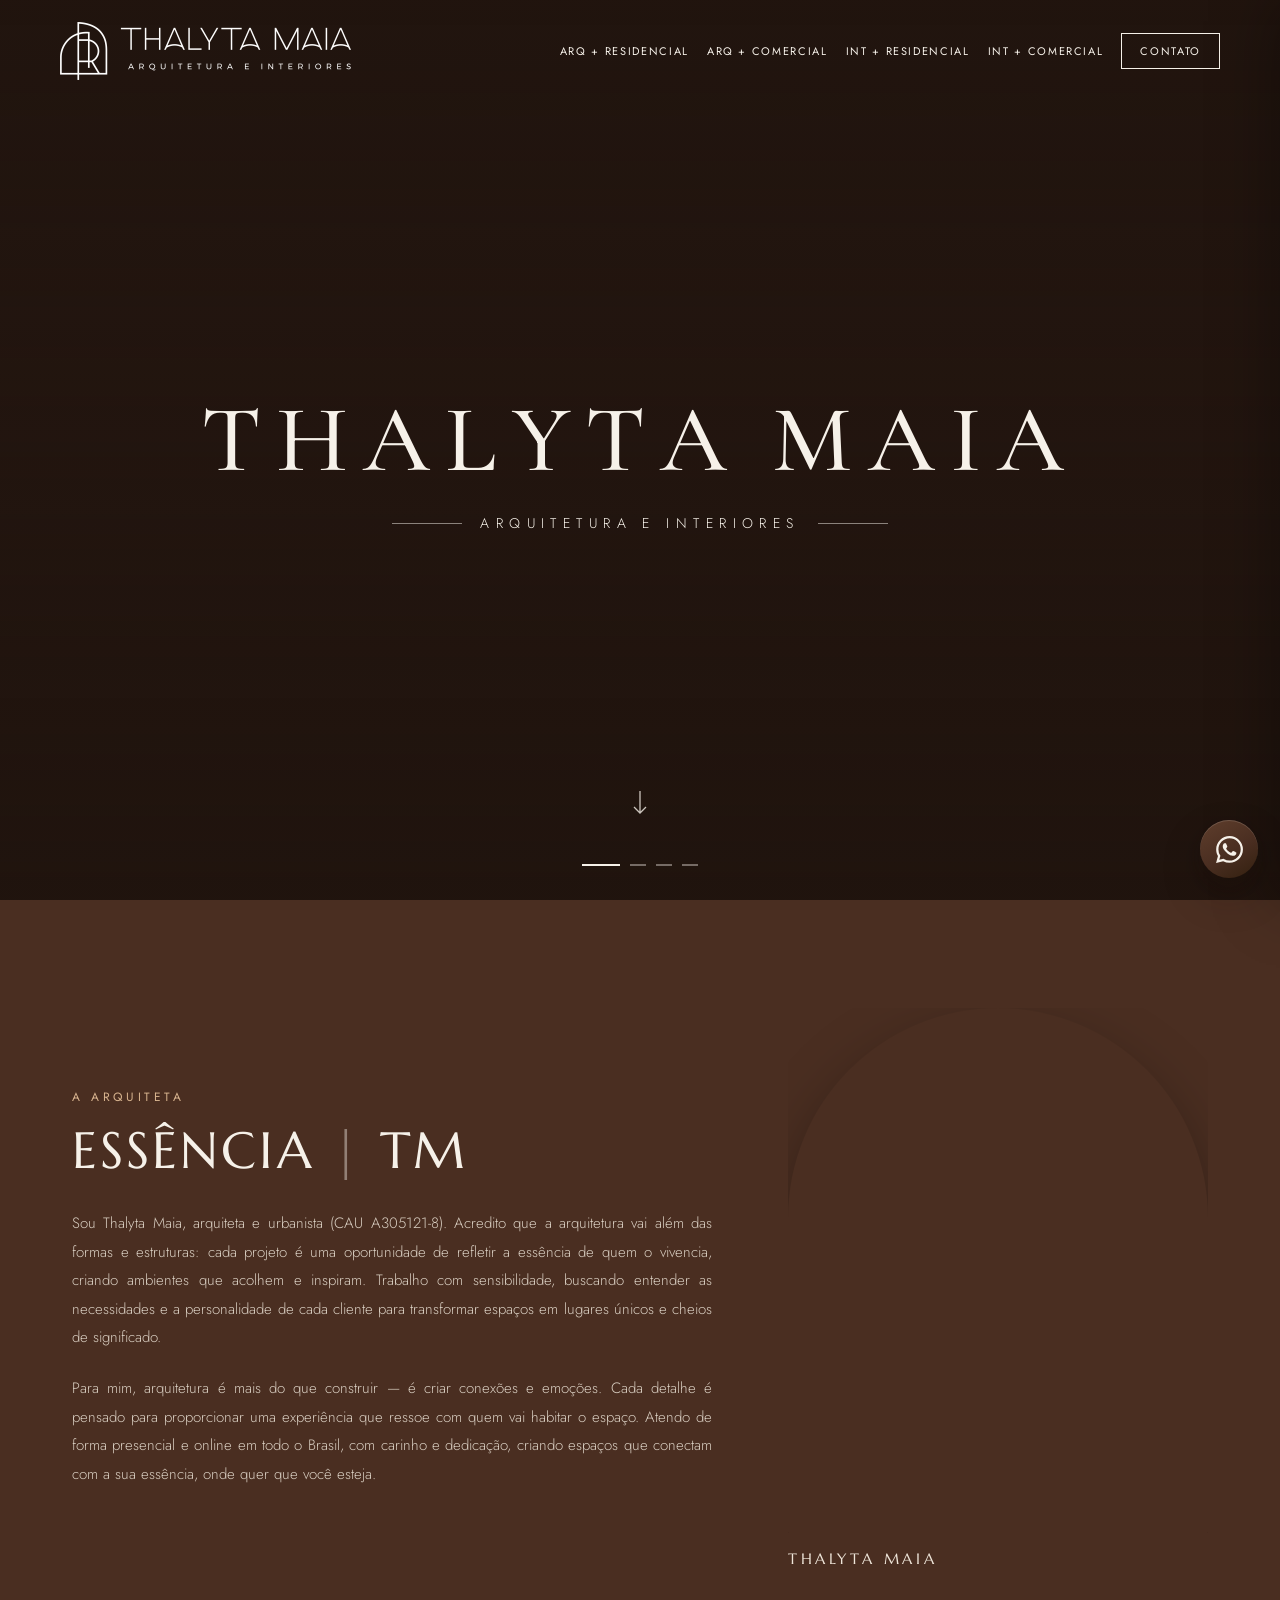
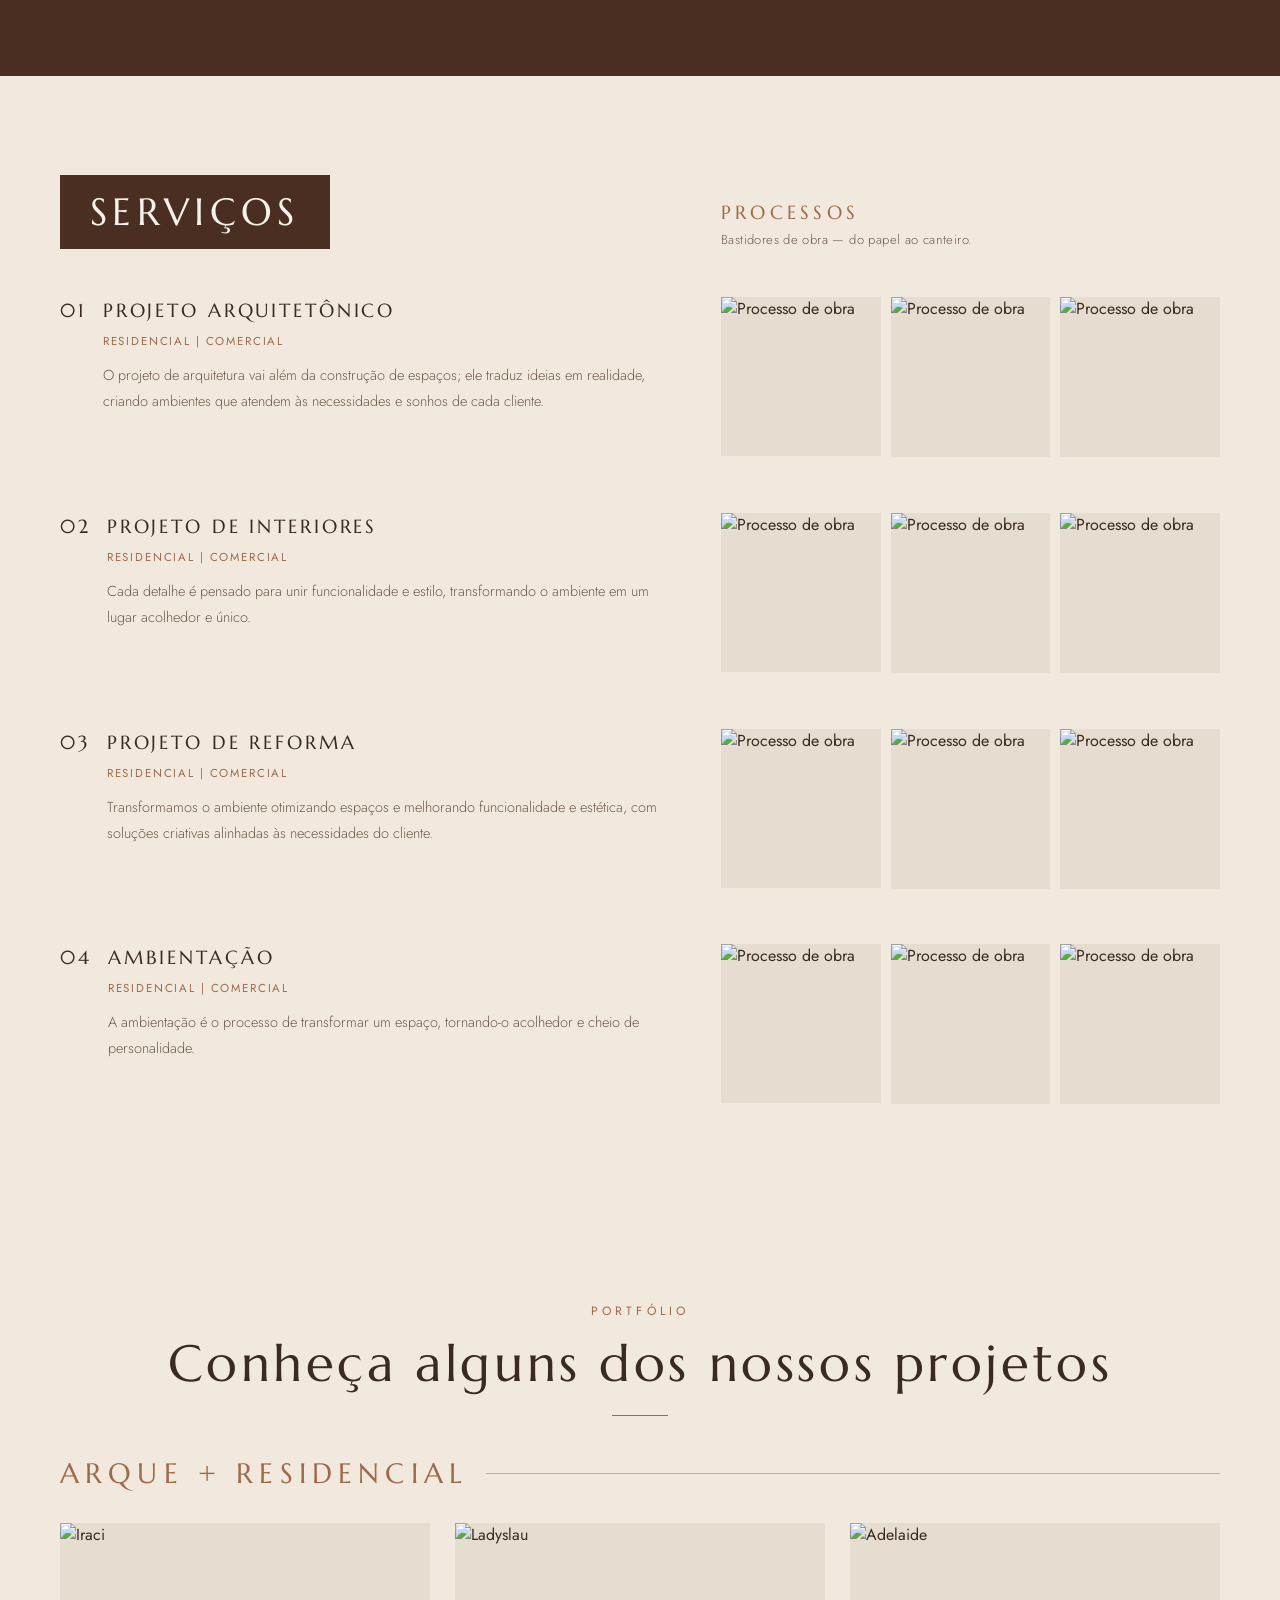
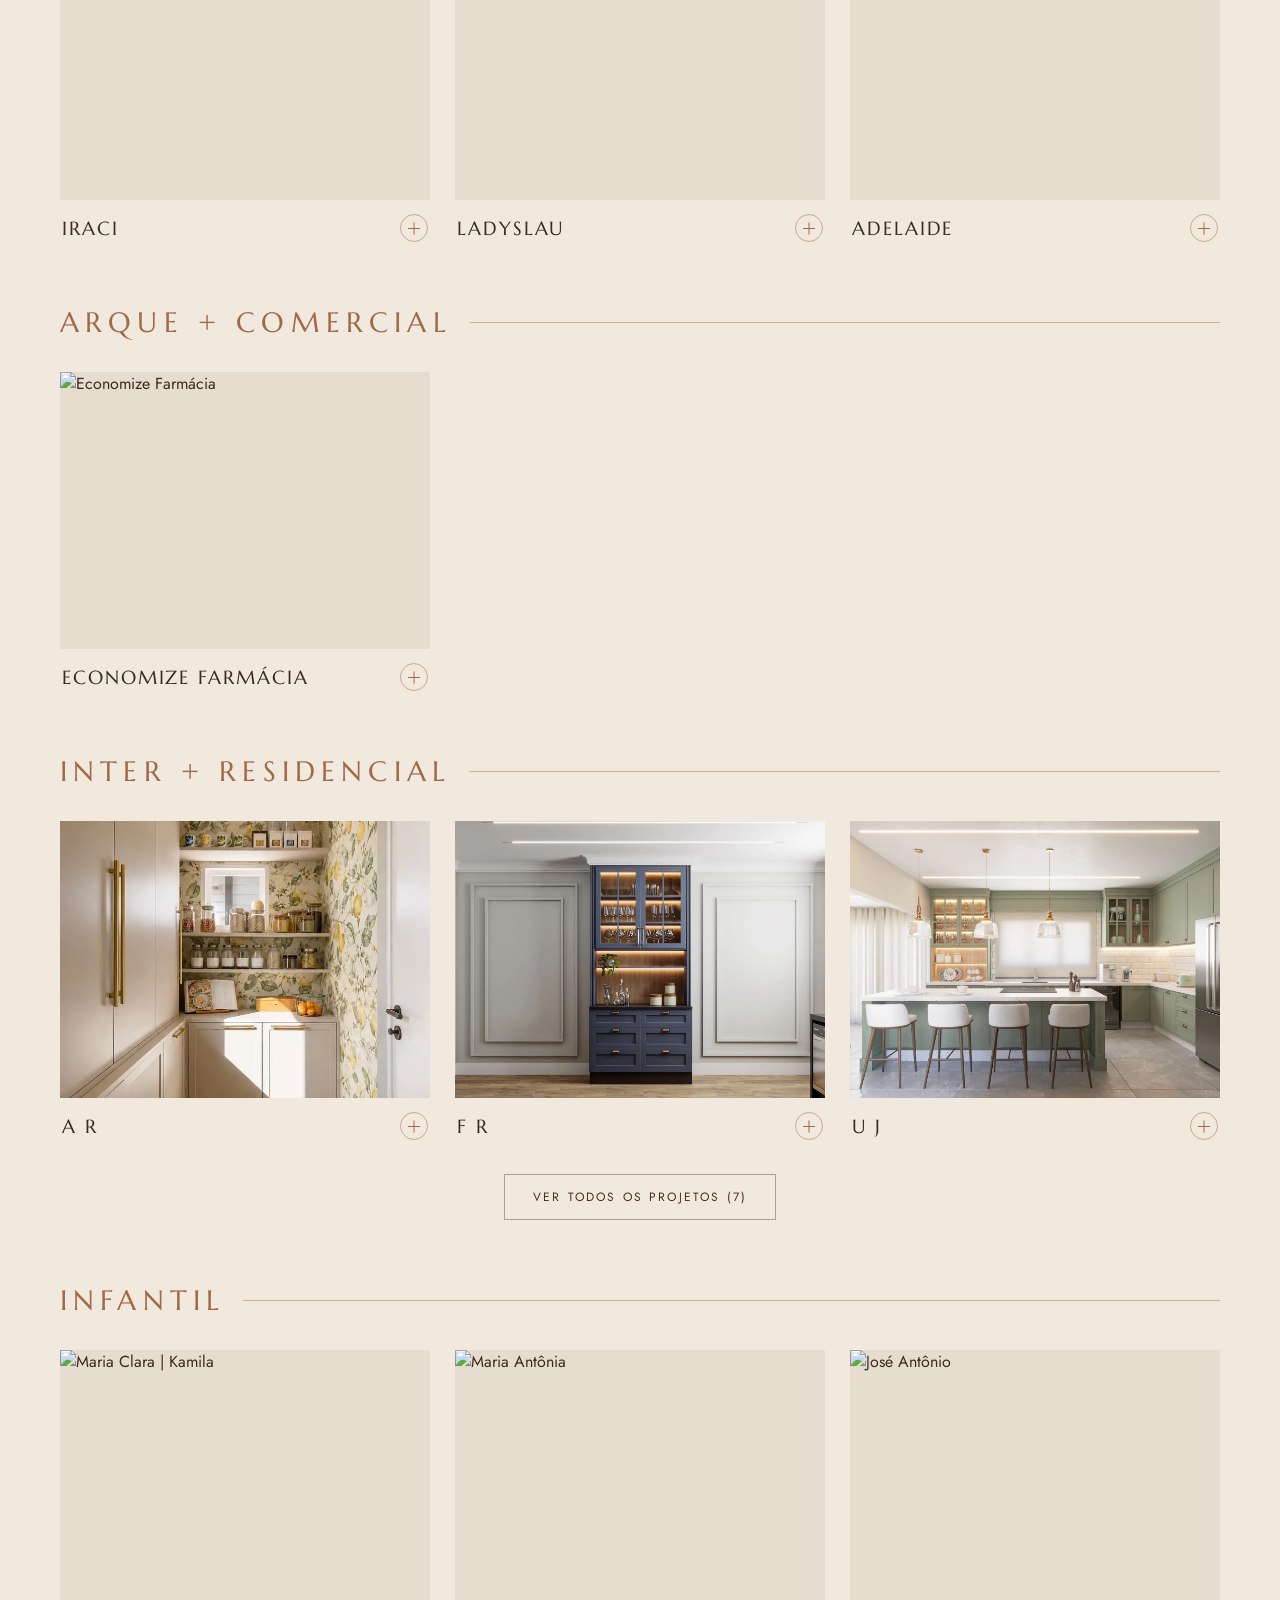
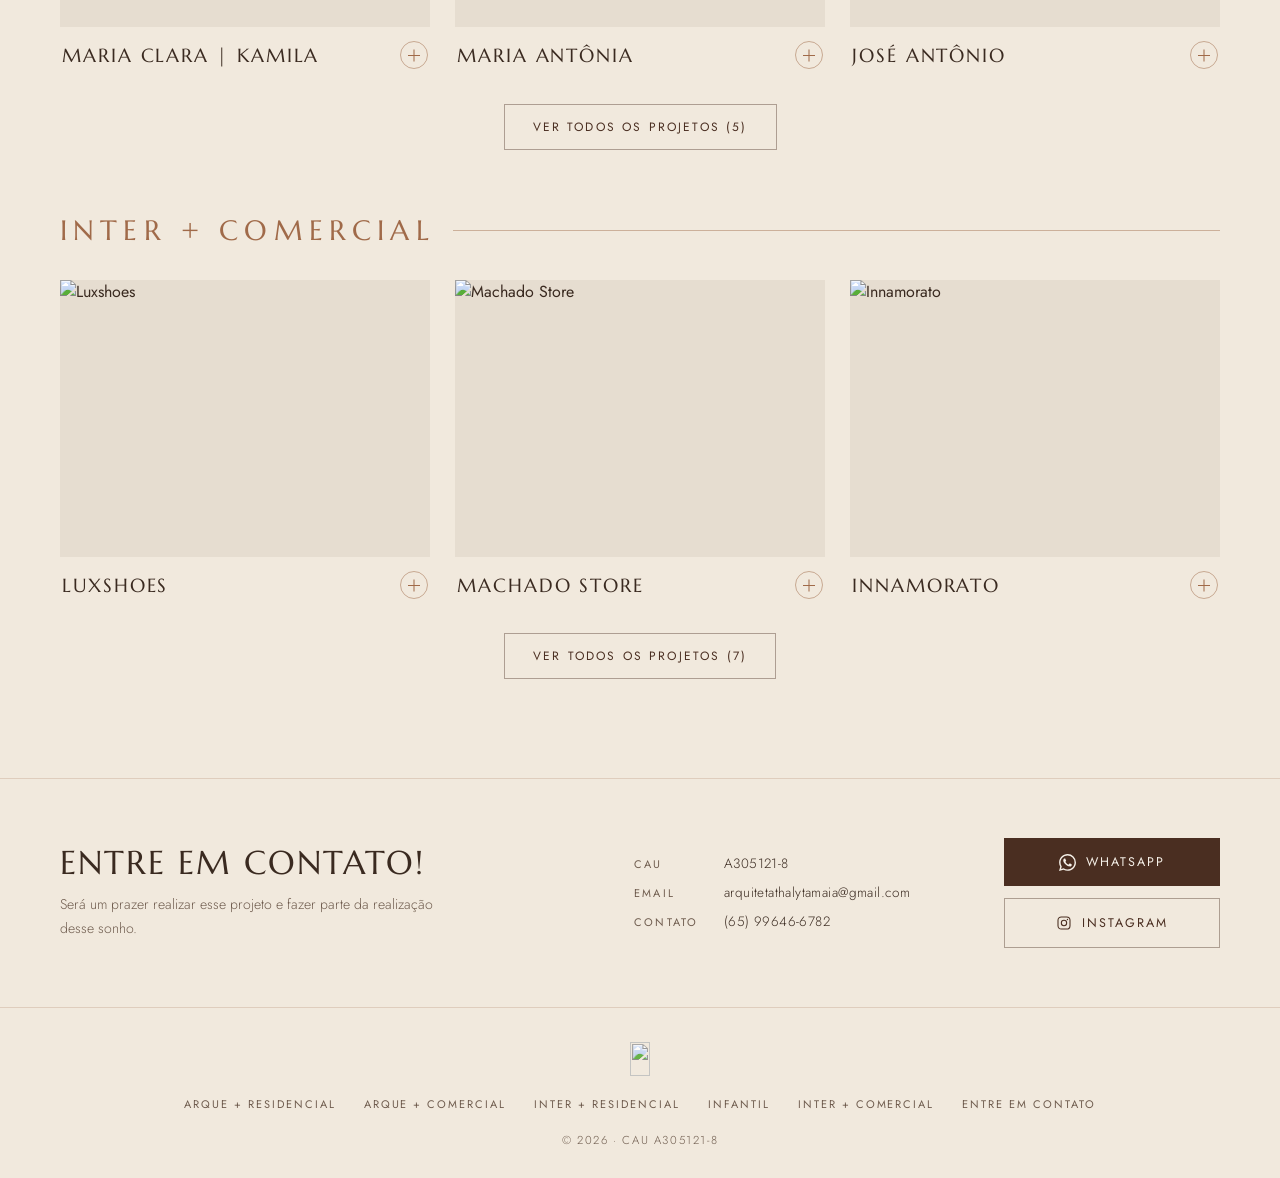
==== commit b97a05d5: "chore: remove o aviso de previa da secao de projetos Tira o <p class="projetos__aviso"> dos dois HTM" ====
--- a/index.html
+++ b/index.html
@@ -44,7 +44,7 @@
     rel="stylesheet">
 
   <!-- cache-busting: ao mudar CSS/JS, incremente o número de ?v= para forçar o navegador a baixar a versão nova -->
-  <link rel="stylesheet" href="css/styles.css?v=12">
+  <link rel="stylesheet" href="css/styles.css?v=13">
   <link rel="stylesheet" href="css/animations.css?v=10">
 </head>
 
@@ -289,9 +289,6 @@
         <h2 class="section-title section-title--dark">Conheça alguns dos nossos projetos</h2>
         <div class="rule-center"></div>
       </header>
-
-      <p class="projetos__aviso">Prévia — as capas, as fotos internas e as descrições ainda são provisórias,
-        aguardando o material da Thalyta.</p>
 
       <!-- ============================================================
            COMO TROCAR UM PLACEHOLDER POR UM PROJETO REAL:
--- a/css/styles.css
+++ b/css/styles.css
@@ -768,28 +768,6 @@
   letter-spacing: .07em;
 }
 
-/* aviso de prévia — some SOZINHO quando o último data-placeholder sair do HTML.
-   Substituiu as bordas tracejadas, que poluíam as capas. */
-.projetos__aviso {
-  display: none;
-}
-
-.projetos:has([data-placeholder]) .projetos__aviso {
-  display: block;
-  max-width: 640px;
-  margin: 0 auto clamp(40px, 5.5vw, 64px);
-  padding: 12px 22px;
-  border: 1px solid rgba(160, 106, 73, .35);
-  font-family: var(--ff-sans);
-  font-weight: 300;
-  font-style: italic;
-  font-size: 13.5px;
-  line-height: 1.6;
-  letter-spacing: .03em;
-  text-align: center;
-  color: var(--muted);
-}
-
 /* ---------- grupos ---------- */
 .projetos__grupo {
   margin-top: clamp(48px, 7vh, 84px);
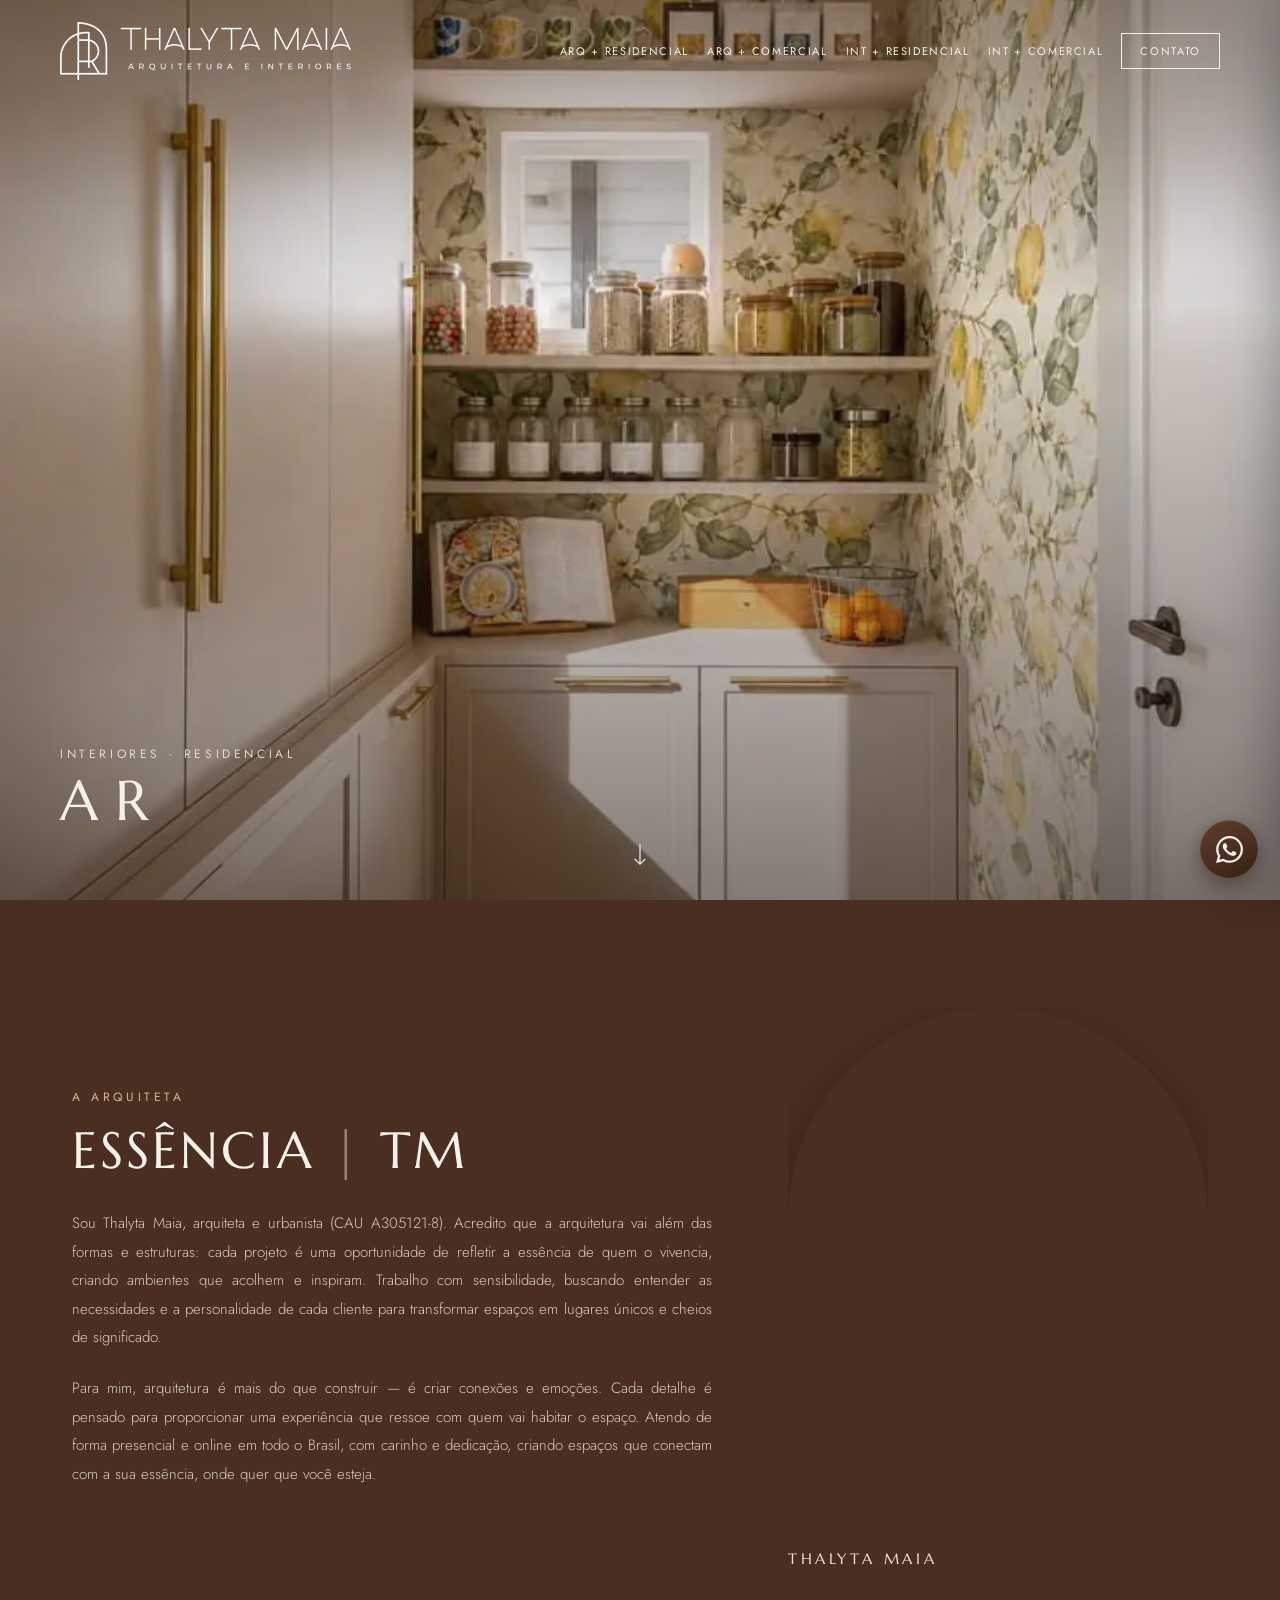
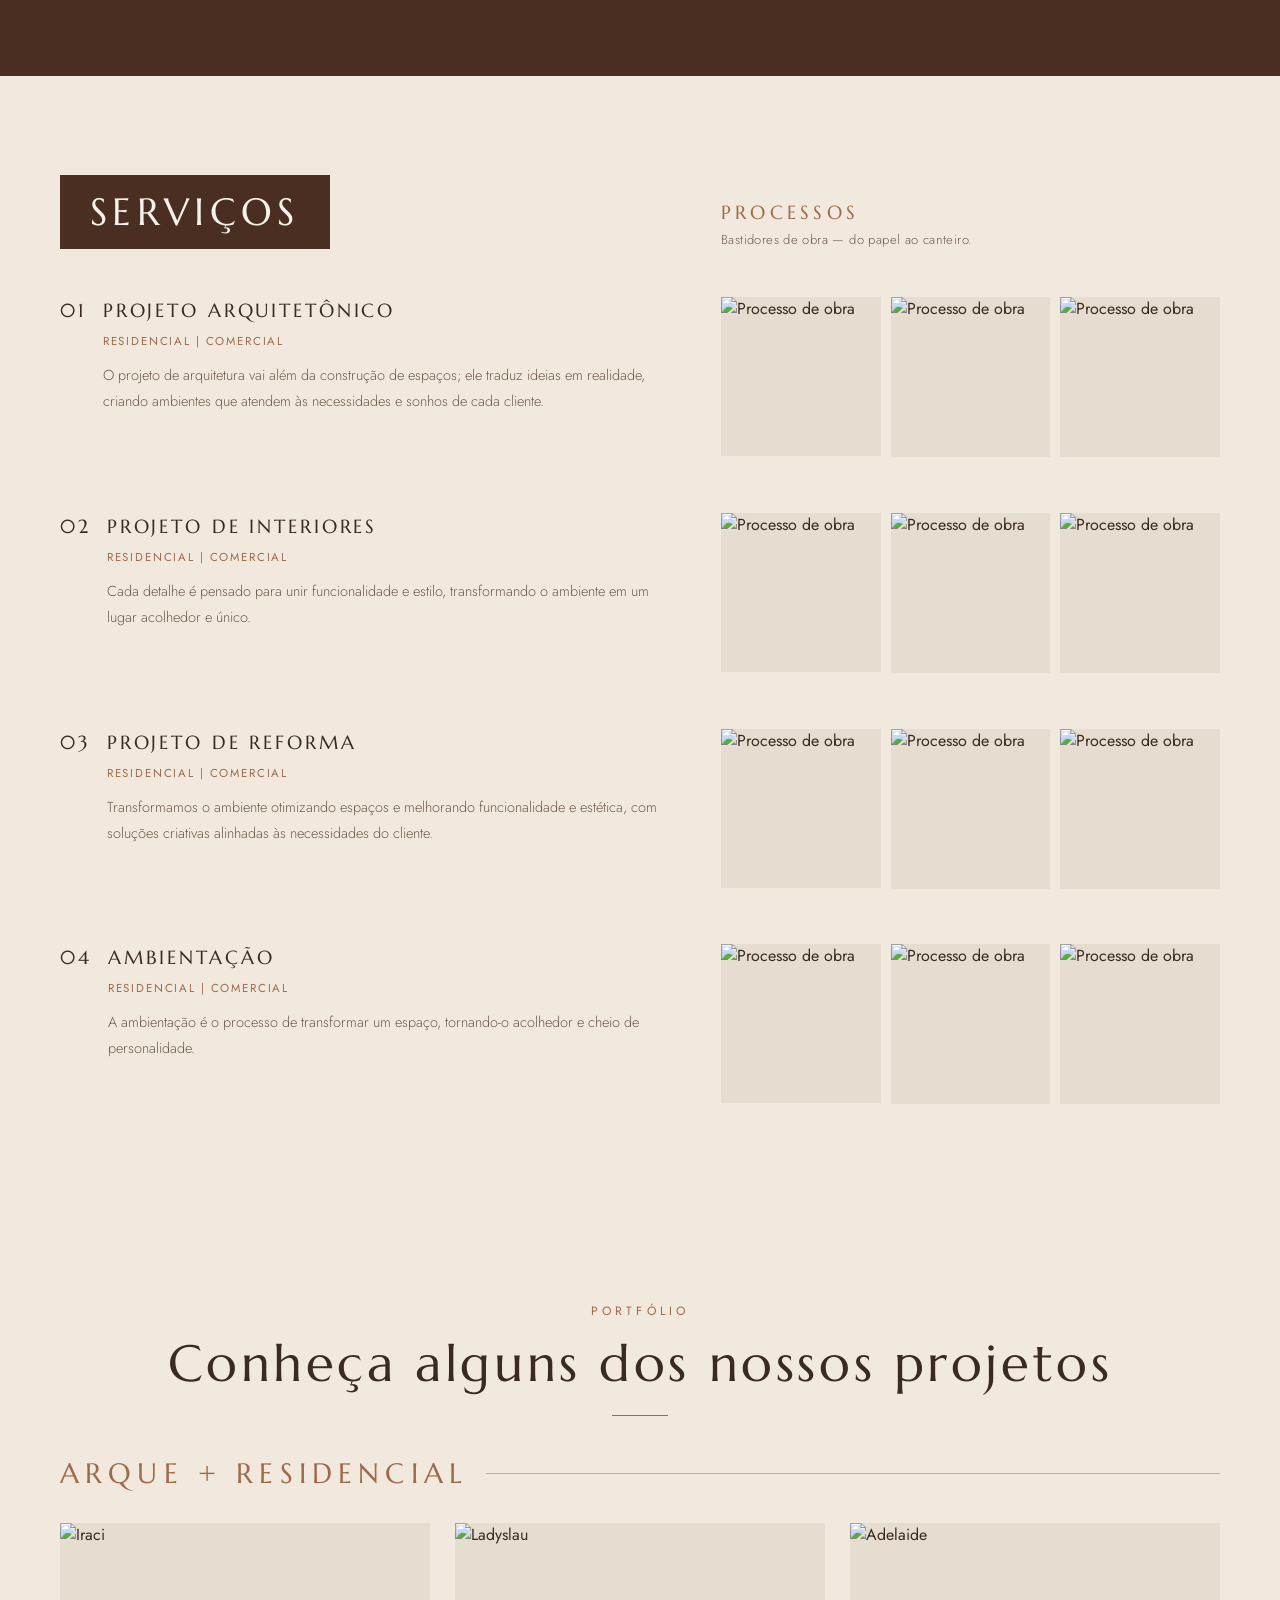
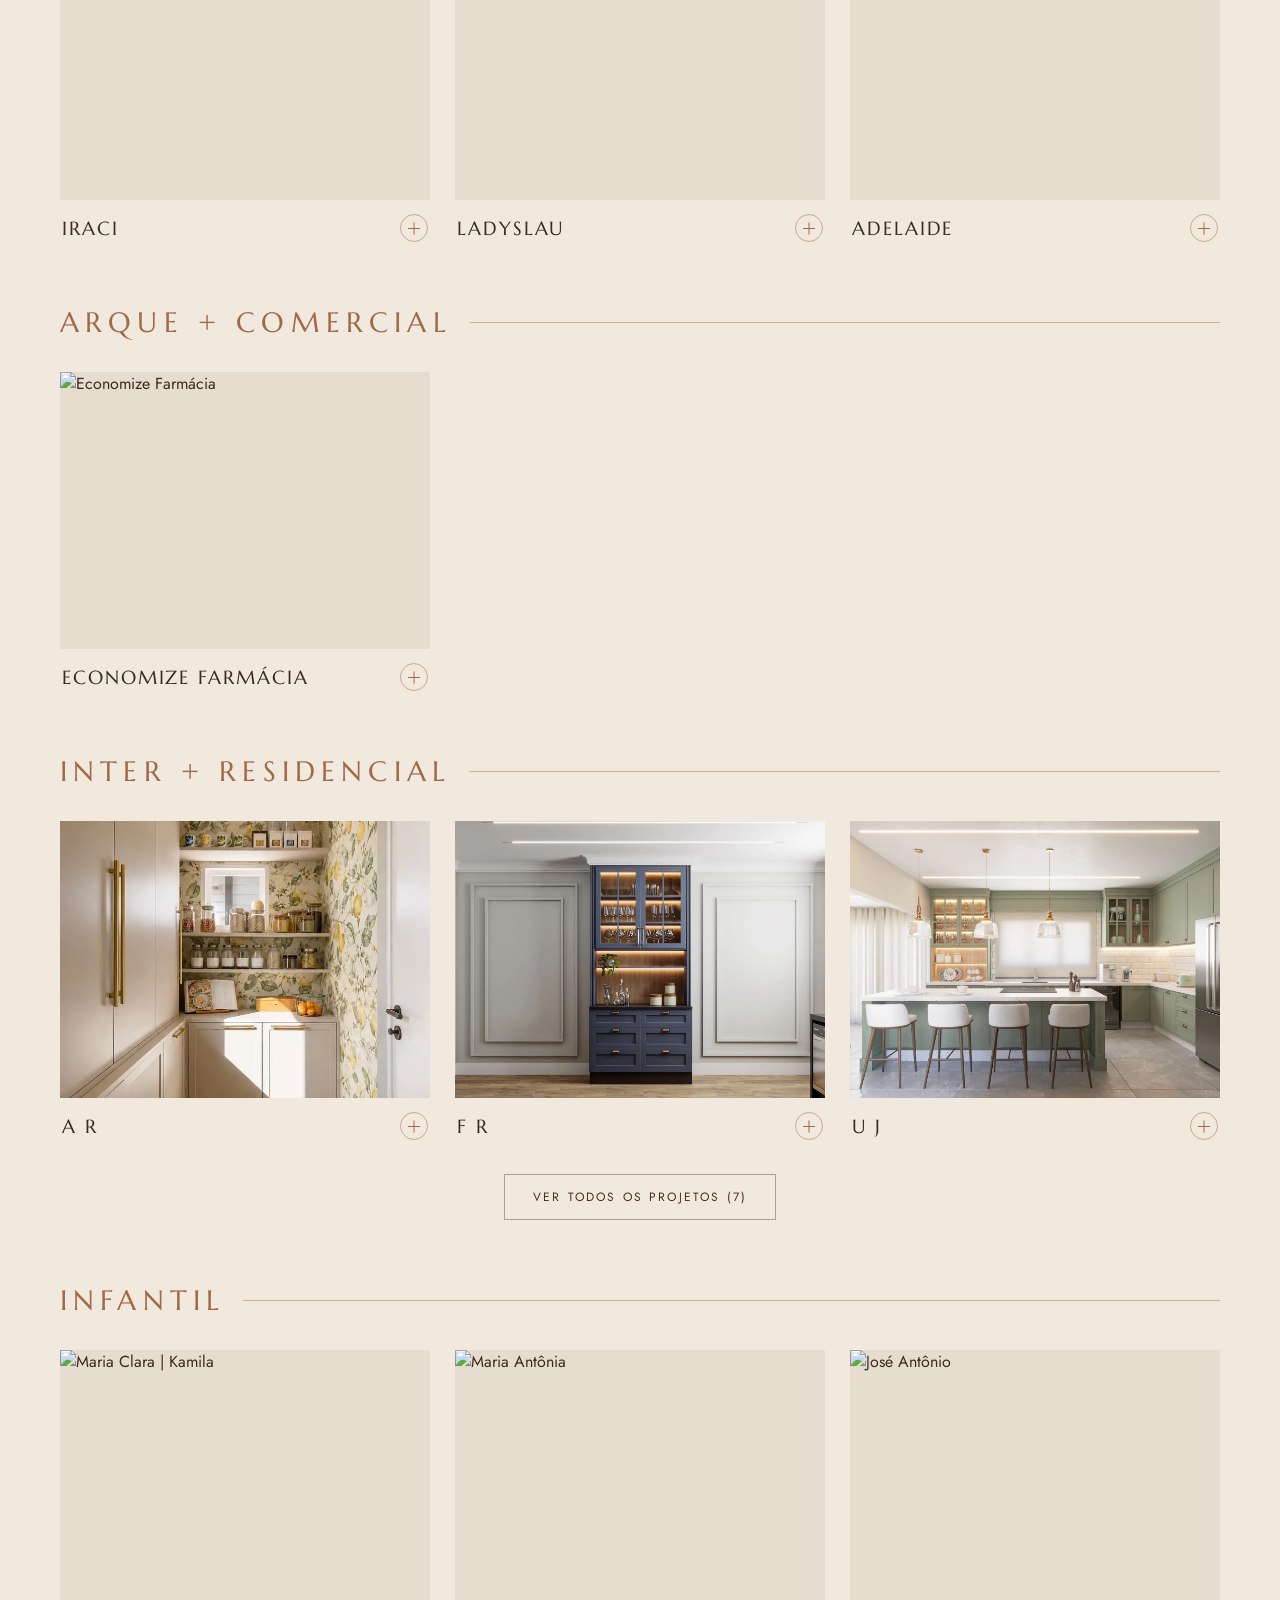
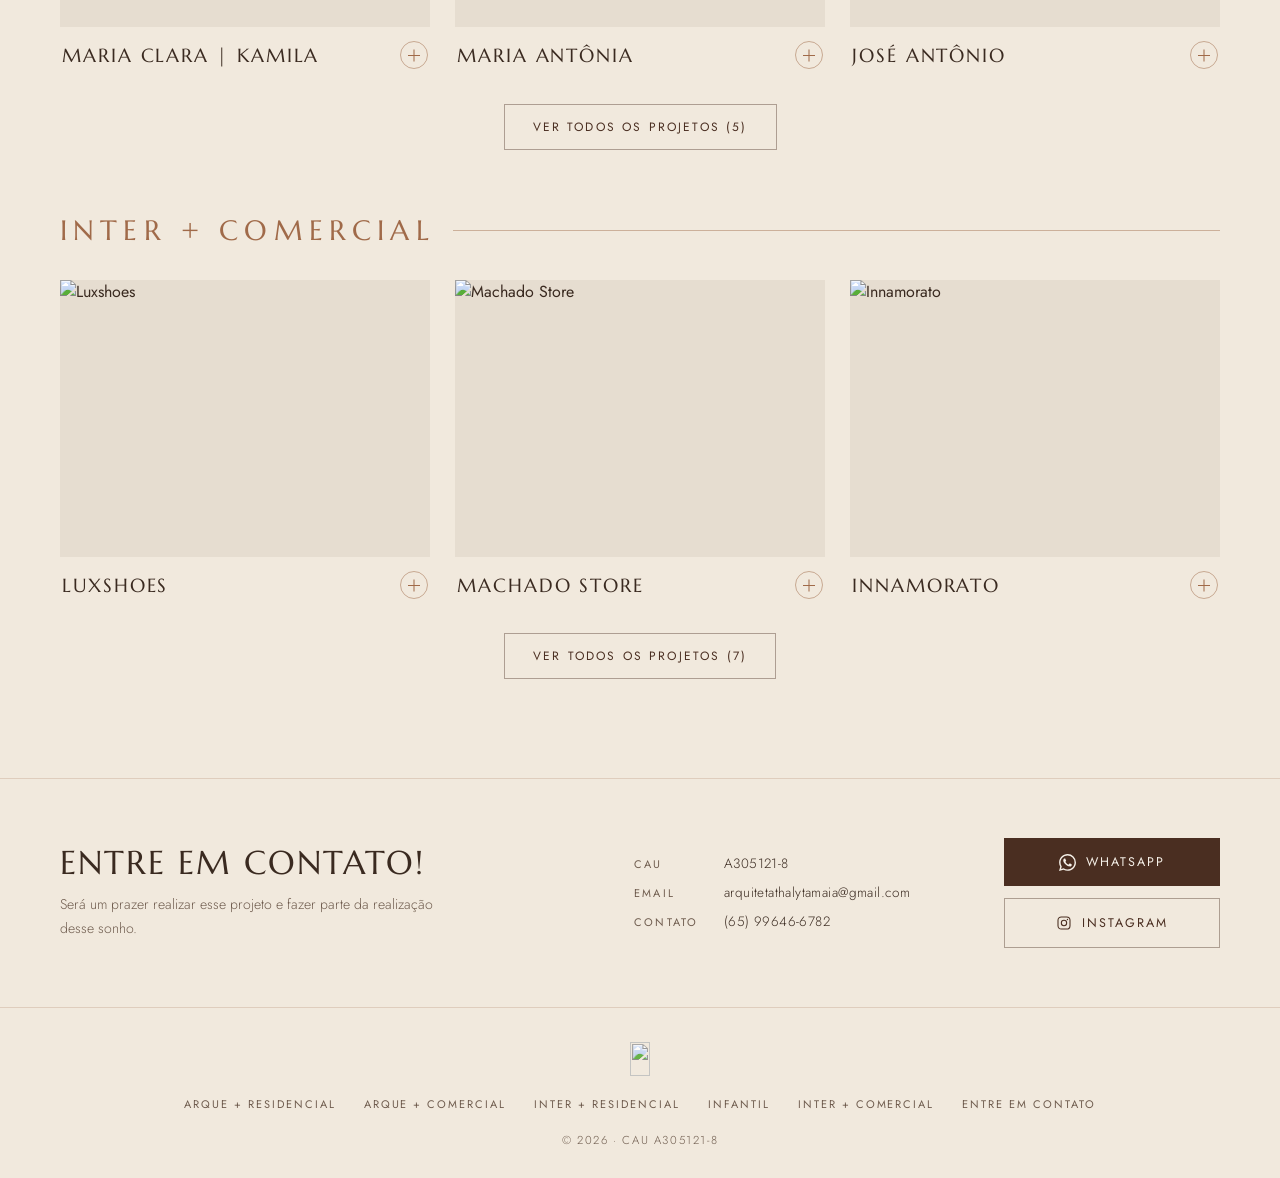
==== commit b663188f: "feat: aplica hero bernardes na pagina principal (index.html)" ====
--- a/index.html
+++ b/index.html
@@ -46,6 +46,232 @@
   <!-- cache-busting: ao mudar CSS/JS, incremente o número de ?v= para forçar o navegador a baixar a versão nova -->
   <link rel="stylesheet" href="css/styles.css?v=13">
   <link rel="stylesheet" href="css/animations.css?v=10">
+
+  <style>
+    /* ---- VARIANTE DE HERO (estilo bernardesarq) ---- */
+    .heroB {
+      position: relative;
+      height: 100vh;
+      overflow: hidden;
+      background: var(--ink);
+      /* No touch, o guard de sensibilidade (< 20px) do controlador retorna sem
+         preventDefault. O browser lê isso como "pode rolar", entra em modo scroll,
+         e a partir daí todo touchmove vira nao-cancelavel — o preventDefault seguinte
+         é ignorado e a pagina foge do hero. touch-action impede o browser de comecar
+         o scroll, entao o gesto continua cancelavel. */
+      touch-action: none;
+    }
+
+    /* na ultima tela o controlador entrega o scroll pra pagina de proposito */
+    .heroB.is-last {
+      touch-action: pan-y;
+    }
+
+    .heroB__viewport {
+      height: 100%;
+      overflow: hidden;
+    }
+
+    /* a pilha inteira desliza — é isso que o fullPage.js faz com translate3d */
+    .heroB__track {
+      height: 100%;
+      transition: transform 800ms ease;
+      will-change: transform;
+    }
+
+    .heroB__slide {
+      position: relative;
+      height: 100vh;
+      background: var(--ink) center center / cover no-repeat;
+    }
+
+    .heroB__slide::after {
+      content: "";
+      position: absolute;
+      inset: 0;
+      z-index: 1;
+      background: linear-gradient(180deg, rgba(36, 22, 16, .40) 0%, rgba(36, 22, 16, .04) 34%, rgba(36, 22, 16, .55) 100%);
+      pointer-events: none;
+    }
+
+    .heroB__link {
+      position: absolute;
+      inset: 0;
+      z-index: 2;
+    }
+
+    .heroB__label {
+      position: absolute;
+      left: clamp(20px, 5vw, 60px);
+      bottom: clamp(38px, 6vw, 70px);
+      z-index: 3;
+      display: flex;
+      flex-direction: column;
+      gap: 8px;
+      color: var(--cream);
+      pointer-events: none;
+      opacity: 0;
+      transform: translateY(12px);
+      transition: opacity .7s var(--ease) .25s, transform .7s var(--ease) .25s;
+    }
+
+    .heroB__slide.is-active .heroB__label {
+      opacity: 1;
+      transform: none;
+    }
+
+    .heroB__cat {
+      font-family: var(--ff-sans);
+      font-size: 12px;
+      letter-spacing: .3em;
+      text-transform: uppercase;
+      opacity: .82;
+    }
+
+    .heroB__nome {
+      font-family: var(--ff-serif);
+      font-size: clamp(30px, 4.4vw, 58px);
+      line-height: 1.05;
+    }
+
+    .heroB__cta {
+      position: absolute;
+      left: 50%;
+      top: 50%;
+      z-index: 3;
+      display: inline-flex;
+      align-items: center;
+      gap: 10px;
+      width: fit-content;
+      padding: 15px 32px;
+      font-family: var(--ff-sans);
+      font-size: 11px;
+      font-weight: 500;
+      letter-spacing: .25em;
+      text-transform: uppercase;
+      color: var(--ink);
+      background: var(--cream);
+      border: 1px solid var(--cream);
+      border-radius: 999px;
+      text-decoration: none;
+      opacity: 0;
+      pointer-events: none;
+      box-shadow: 0 8px 26px rgba(20, 12, 8, .28);
+      transform: translate(-50%, -50%) translateY(12px);
+      transition: opacity .7s var(--ease) .25s, transform .7s var(--ease) .25s, background .35s var(--ease), color .35s var(--ease), box-shadow .35s var(--ease);
+    }
+
+    .heroB__slide.is-active .heroB__cta {
+      opacity: 1;
+      pointer-events: auto;
+      transform: translate(-50%, -50%);
+      animation: heroB-cta-pulse 2.6s ease-in-out infinite 1s;
+    }
+
+    .heroB__cta svg {
+      transition: transform .35s var(--ease);
+    }
+
+    .heroB__slide.is-active .heroB__cta:hover,
+    .heroB__slide.is-active .heroB__cta:focus-visible {
+      background: transparent;
+      color: var(--cream);
+      box-shadow: 0 14px 34px rgba(20, 12, 8, .38);
+      animation-play-state: paused;
+    }
+
+    .heroB__cta:hover svg,
+    .heroB__cta:focus-visible svg {
+      transform: translateX(4px);
+    }
+
+    @keyframes heroB-cta-pulse {
+
+      0%,
+      100% {
+        box-shadow: 0 8px 26px rgba(20, 12, 8, .28), 0 0 0 0 rgba(246, 241, 233, .35);
+      }
+
+      50% {
+        box-shadow: 0 8px 26px rgba(20, 12, 8, .28), 0 0 0 9px rgba(246, 241, 233, 0);
+      }
+    }
+
+    .heroB__cue,
+    .heroB__todos {
+      position: absolute;
+      z-index: 4;
+      color: var(--cream);
+      text-decoration: none;
+      transition: opacity .5s var(--ease), transform .5s var(--ease);
+    }
+
+    .heroB__cue {
+      left: 50%;
+      bottom: 26px;
+      margin-left: -9px;
+      padding: 0;
+      border: 0;
+      background: none;
+      cursor: pointer;
+      animation: heroB-bounce 2.4s infinite;
+    }
+
+    /* na última tela a seta some e o "Todos os projetos" sobe — igual ao original */
+    .heroB.is-last .heroB__cue {
+      opacity: 0;
+      pointer-events: none;
+    }
+
+    .heroB__todos {
+      right: clamp(20px, 5vw, 60px);
+      bottom: clamp(38px, 6vw, 70px);
+      font-family: var(--ff-sans);
+      font-size: 12px;
+      letter-spacing: .28em;
+      text-transform: uppercase;
+      padding-bottom: 6px;
+      border-bottom: 1px solid rgba(246, 241, 233, .5);
+      opacity: 0;
+      transform: translateY(18px);
+      pointer-events: none;
+    }
+
+    .heroB.is-last .heroB__todos {
+      opacity: 1;
+      transform: none;
+      pointer-events: auto;
+    }
+
+    .heroB__todos:hover {
+      color: #fff;
+      border-color: #fff;
+    }
+
+    @keyframes heroB-bounce {
+
+      0%,
+      100% {
+        transform: translateY(0);
+      }
+
+      50% {
+        transform: translateY(9px);
+      }
+    }
+
+    @media (prefers-reduced-motion: reduce) {
+
+      .heroB__track,
+      .heroB__label,
+      .heroB__cta,
+      .heroB__cue,
+      .heroB__todos {
+        transition: none;
+        animation: none;
+      }
+    }
+  </style>
 </head>
 
 <body>
@@ -94,67 +320,63 @@
   </aside>
 
   <!-- ================= HERO ================= -->
-  <section id="hero" class="hero">
-    <div class="hero__slides" id="heroSlides">
-      <div class="hero__slide is-active" data-pan="1">
-        <picture>
-          <source type="image/webp"
-            srcset="assets/images/webp/hero-cozinha-768.webp 768w, assets/images/webp/hero-cozinha-1280.webp 1280w, assets/images/webp/hero-cozinha-1440.webp 1440w"
-            sizes="100vw">
-          <img class="hero__slide-img" src="assets/images/hero-cozinha.jpg" alt="" fetchpriority="high"
-            decoding="async">
-        </picture>
-      </div>
-      <div class="hero__slide" data-pan="2">
-        <picture>
-          <source type="image/webp"
-            srcset="assets/images/webp/hero-lounge-768.webp 768w, assets/images/webp/hero-lounge-1280.webp 1280w, assets/images/webp/hero-lounge-1920.webp 1920w"
-            sizes="100vw">
-          <img class="hero__slide-img" src="assets/images/hero-lounge.jpg" alt="" loading="lazy" decoding="async">
-        </picture>
-      </div>
-      <div class="hero__slide" data-pan="3">
-        <picture>
-          <source type="image/webp"
-            srcset="assets/images/webp/hero-lavabo-768.webp 768w, assets/images/webp/hero-lavabo-1280.webp 1280w, assets/images/webp/hero-lavabo-1440.webp 1440w"
-            sizes="100vw">
-          <img class="hero__slide-img" src="assets/images/hero-lavabo.jpg" alt="" loading="lazy" decoding="async">
-        </picture>
-      </div>
-      <div class="hero__slide" data-pan="4">
-        <picture>
-          <source type="image/webp"
-            srcset="assets/images/webp/hero-quarto-768.webp 768w, assets/images/webp/hero-quarto-1280.webp 1280w"
-            sizes="100vw">
-          <img class="hero__slide-img" src="assets/images/hero-quarto.jpg" alt="" loading="lazy" decoding="async">
-        </picture>
+  <!-- ================= HERO (variante bernardesarq) =================
+       Igual ao fullPage.js do site de referência: a pilha inteira de seções translada
+       100vh por vez, 800ms com easing "ease", e uma rolada da roda = exatamente uma
+       seção. Sem jQuery e sem as 90 KB do plugin — o controlador está no fim do body. -->
+  <section id="hero" class="heroB">
+    <div class="heroB__viewport">
+      <div class="heroB__track" id="heroBTrack">
+        <section class="heroB__slide" style="background-image:url('assets/projetos/a-r/01.webp')">
+          <a class="heroB__link" href="#int-residencial" aria-label="Ver A R"></a>
+          <div class="heroB__label">
+            <span class="heroB__cat">Interiores · Residencial</span>
+            <span class="heroB__nome">A R</span>
+          </div>
+        </section>
+        <section class="heroB__slide" style="background-image:url('assets/images/hero-lounge.jpg')">
+          <a class="heroB__link" href="#arq-residencial" aria-label="Ver Adelaide"></a>
+          <div class="heroB__label">
+            <span class="heroB__cat">Arquitetônico · Residencial</span>
+            <span class="heroB__nome">Adelaide</span>
+          </div>
+        </section>
+        <section class="heroB__slide" style="background-image:url('assets/projetos/f-r/01.webp')">
+          <a class="heroB__link" href="#int-residencial" aria-label="Ver F R"></a>
+          <div class="heroB__label">
+            <span class="heroB__cat">Interiores · Residencial</span>
+            <span class="heroB__nome">F R</span>
+          </div>
+        </section>
+        <section class="heroB__slide" style="background-image:url('assets/projetos/u-j/01.webp')">
+          <a class="heroB__link" href="#int-residencial" aria-label="Ver U J"></a>
+          <div class="heroB__label">
+            <span class="heroB__cat">Interiores · Residencial</span>
+            <span class="heroB__nome">U J</span>
+          </div>
+        </section>
+        <section class="heroB__slide" style="background-image:url('assets/images/hero-lavabo.jpg')">
+          <a class="heroB__link" href="#int-comercial" aria-label="Ver Marias Kids"></a>
+          <div class="heroB__label">
+            <span class="heroB__cat">Interiores · Comercial</span>
+            <span class="heroB__nome">Marias Kids</span>
+          </div>
+          <a class="heroB__cta" href="#essencia" id="heroBCta">Conheça mais
+            <svg width="14" height="10" viewBox="0 0 20 14" fill="none" stroke="currentColor" stroke-width="1.5"
+              aria-hidden="true">
+              <path d="M1 7h17M12 1l6 6-6 6" />
+            </svg>
+          </a>
+        </section>
       </div>
     </div>
-    <div class="hero__overlay"></div>
-
-    <div class="hero__content" id="heroContent">
-      <!-- selo removido na reunião: capa mais limpa, a logo continua na nav -->
-      <h1 class="hero__title" data-hero data-letters>THALYTA MAIA</h1>
-      <div class="hero__subtitle" data-hero>
-        <span class="hero__rule"></span>
-        <span class="hero__sub-text">Arquitetura e Interiores</span>
-        <span class="hero__rule"></span>
-      </div>
-    </div>
-
-    <a href="#essencia" class="hero__cue" aria-label="Rolar para baixo">
-      <svg width="20" height="30" viewBox="0 0 20 30" fill="none" stroke="currentColor" stroke-width="1.3"
+    <button type="button" class="heroB__cue" id="heroBCue" aria-label="Próximo projeto">
+      <svg width="18" height="28" viewBox="0 0 20 30" fill="none" stroke="currentColor" stroke-width="1.3"
         aria-hidden="true">
         <path d="M10 1v22M4 17l6 6 6-6" />
       </svg>
-    </a>
-
-    <div class="hero__dots" id="heroDots" role="tablist" aria-label="Slides">
-      <button class="hero__dot is-active" data-slide="0" aria-label="Slide 1"></button>
-      <button class="hero__dot" data-slide="1" aria-label="Slide 2"></button>
-      <button class="hero__dot" data-slide="2" aria-label="Slide 3"></button>
-      <button class="hero__dot" data-slide="3" aria-label="Slide 4"></button>
-    </div>
+    </button>
+    <a href="#projetos" class="heroB__todos">Todos os projetos</a>
   </section>
 
   <!-- ================= ESSÊNCIA ================= -->
@@ -1252,6 +1474,75 @@
   </div>
 
   <script src="js/main.js?v=7"></script>
+  <script>
+    /* HERO estilo fullPage.js: uma rolada = uma seção, 800ms, trava durante a animação.
+       Solta o scroll da página quando passa da última (e recaptura ao voltar ao topo). */
+    (function () {
+      var hero = document.getElementById('hero');
+      var track = document.getElementById('heroBTrack');
+      if (!hero || !track) return;
+      var slides = track.querySelectorAll('.heroB__slide');
+      var DURACAO = 800, ultima = slides.length - 1, i = 0, travado = false;
+
+      function mostrar(n) {
+        n = Math.max(0, Math.min(ultima, n));
+        if (n === i) return false;
+        i = n;
+        track.style.transform = 'translate3d(0,' + (-i * 100) + '%,0)';
+        slides.forEach(function (s, k) { s.classList.toggle('is-active', k === i); });
+        hero.classList.toggle('is-last', i === ultima);
+        travado = true;
+        window.setTimeout(function () { travado = false; }, DURACAO);
+        return true;
+      }
+
+      // só captura a roda enquanto o hero ocupa a tela (página no topo)
+      function noHero() { return window.scrollY < 4; }
+
+      hero.addEventListener('wheel', function (e) {
+        if (!noHero()) return;
+        var desce = e.deltaY > 0;
+        if (travado) { e.preventDefault(); return; }
+        if (desce && i === ultima) return;   // libera a página pra seguir pro site
+        if (!desce && i === 0) return;
+        e.preventDefault();
+        mostrar(i + (desce ? 1 : -1));
+      }, { passive: false });
+
+      var y0 = null;
+      hero.addEventListener('touchstart', function (e) { y0 = e.touches[0].clientY; }, { passive: true });
+      hero.addEventListener('touchmove', function (e) {
+        if (y0 === null || travado || !noHero()) return;
+        var dy = y0 - e.touches[0].clientY;
+        if (Math.abs(dy) < 20) return;       // touchSensitivity do original
+        var desce = dy > 0;
+        if ((desce && i === ultima) || (!desce && i === 0)) return;
+        e.preventDefault();
+        mostrar(i + (desce ? 1 : -1));
+        y0 = null;
+      }, { passive: false });
+
+      document.addEventListener('keydown', function (e) {
+        if (!noHero() || travado) return;
+        if (e.key === 'ArrowDown' || e.key === 'PageDown') { if (mostrar(i + 1)) e.preventDefault(); }
+        else if (e.key === 'ArrowUp' || e.key === 'PageUp') { if (mostrar(i - 1)) e.preventDefault(); }
+      });
+
+      // botão de destaque da última tela do hero — desce direto pra seção "Essência"
+      var cta = document.getElementById('heroBCta');
+      var essencia = document.getElementById('essencia');
+      if (cta && essencia) {
+        cta.addEventListener('click', function (e) {
+          e.preventDefault();
+          var reduceMotion = window.matchMedia('(prefers-reduced-motion: reduce)').matches;
+          essencia.scrollIntoView({ behavior: reduceMotion ? 'auto' : 'smooth', block: 'start' });
+        });
+      }
+
+      document.getElementById('heroBCue').addEventListener('click', function () { mostrar(i + 1); });
+      slides[0].classList.add('is-active');
+    })();
+  </script>
 </body>
 
 </html>
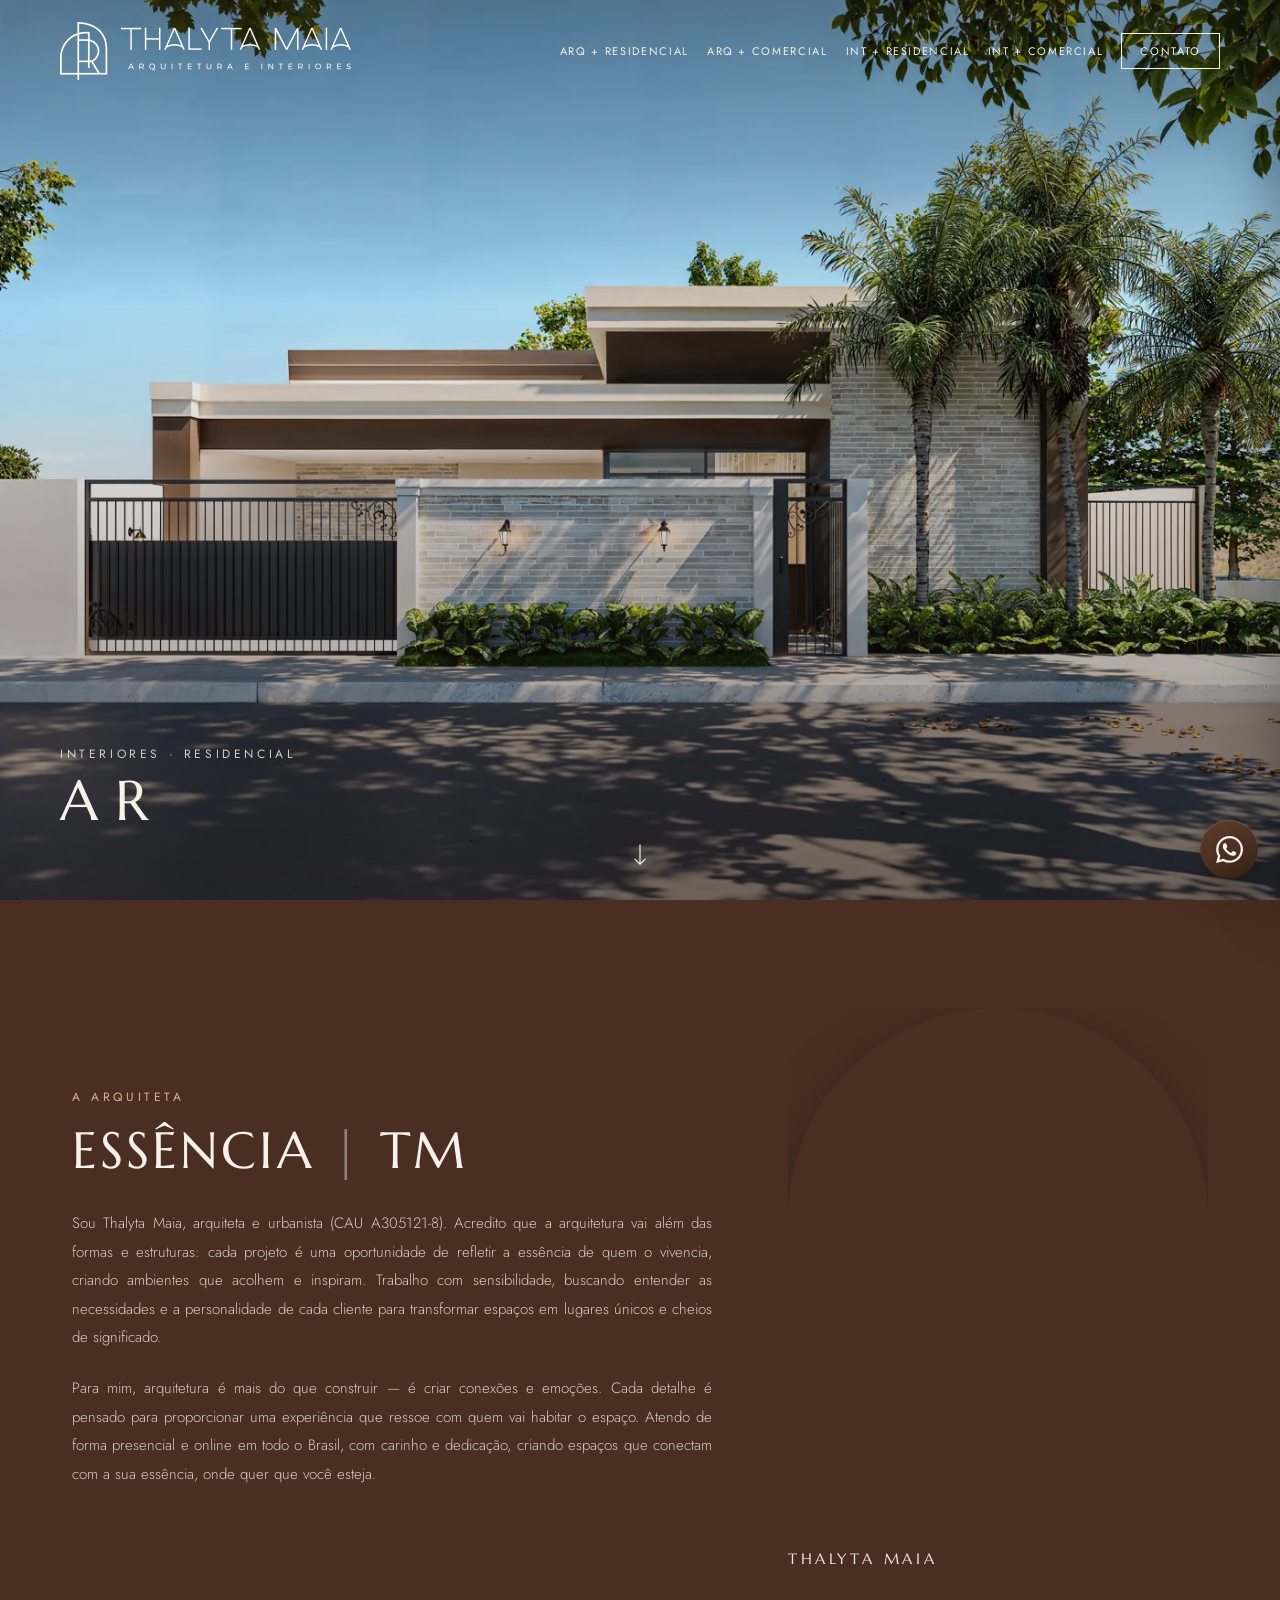
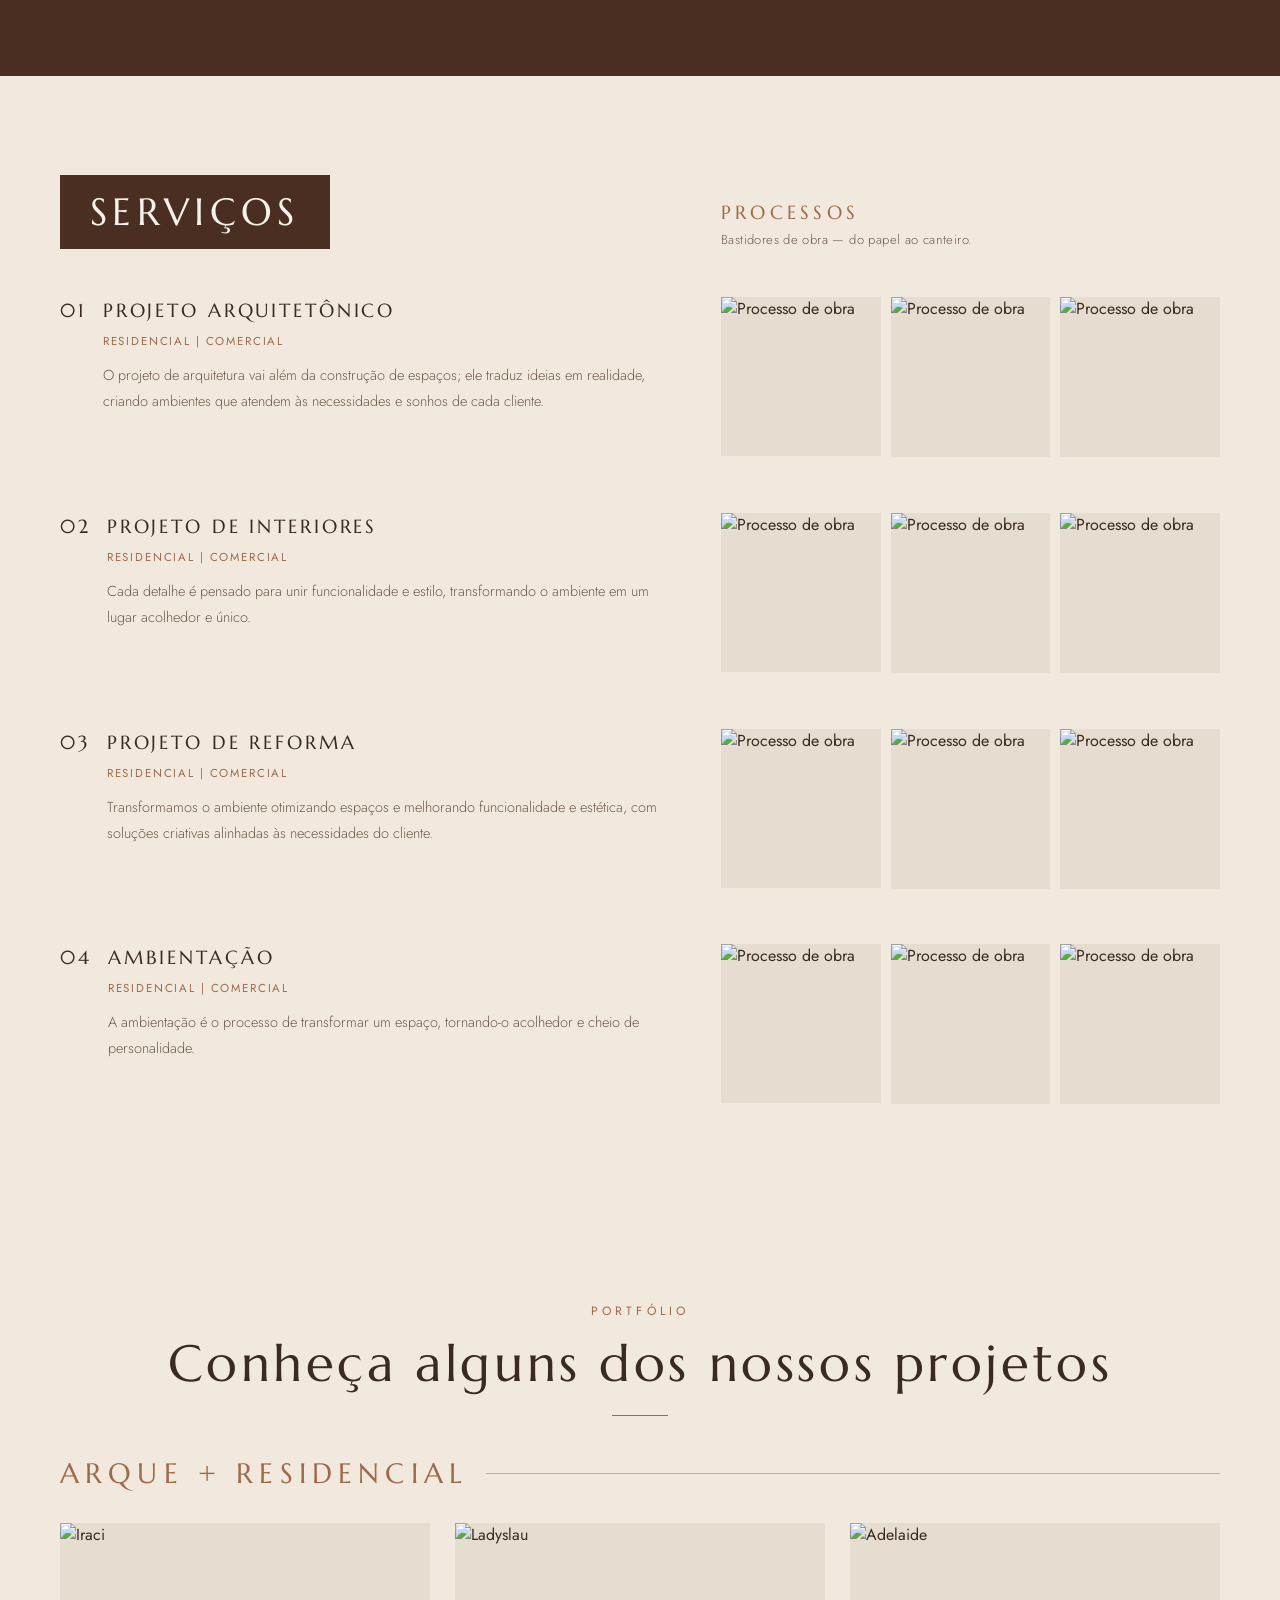
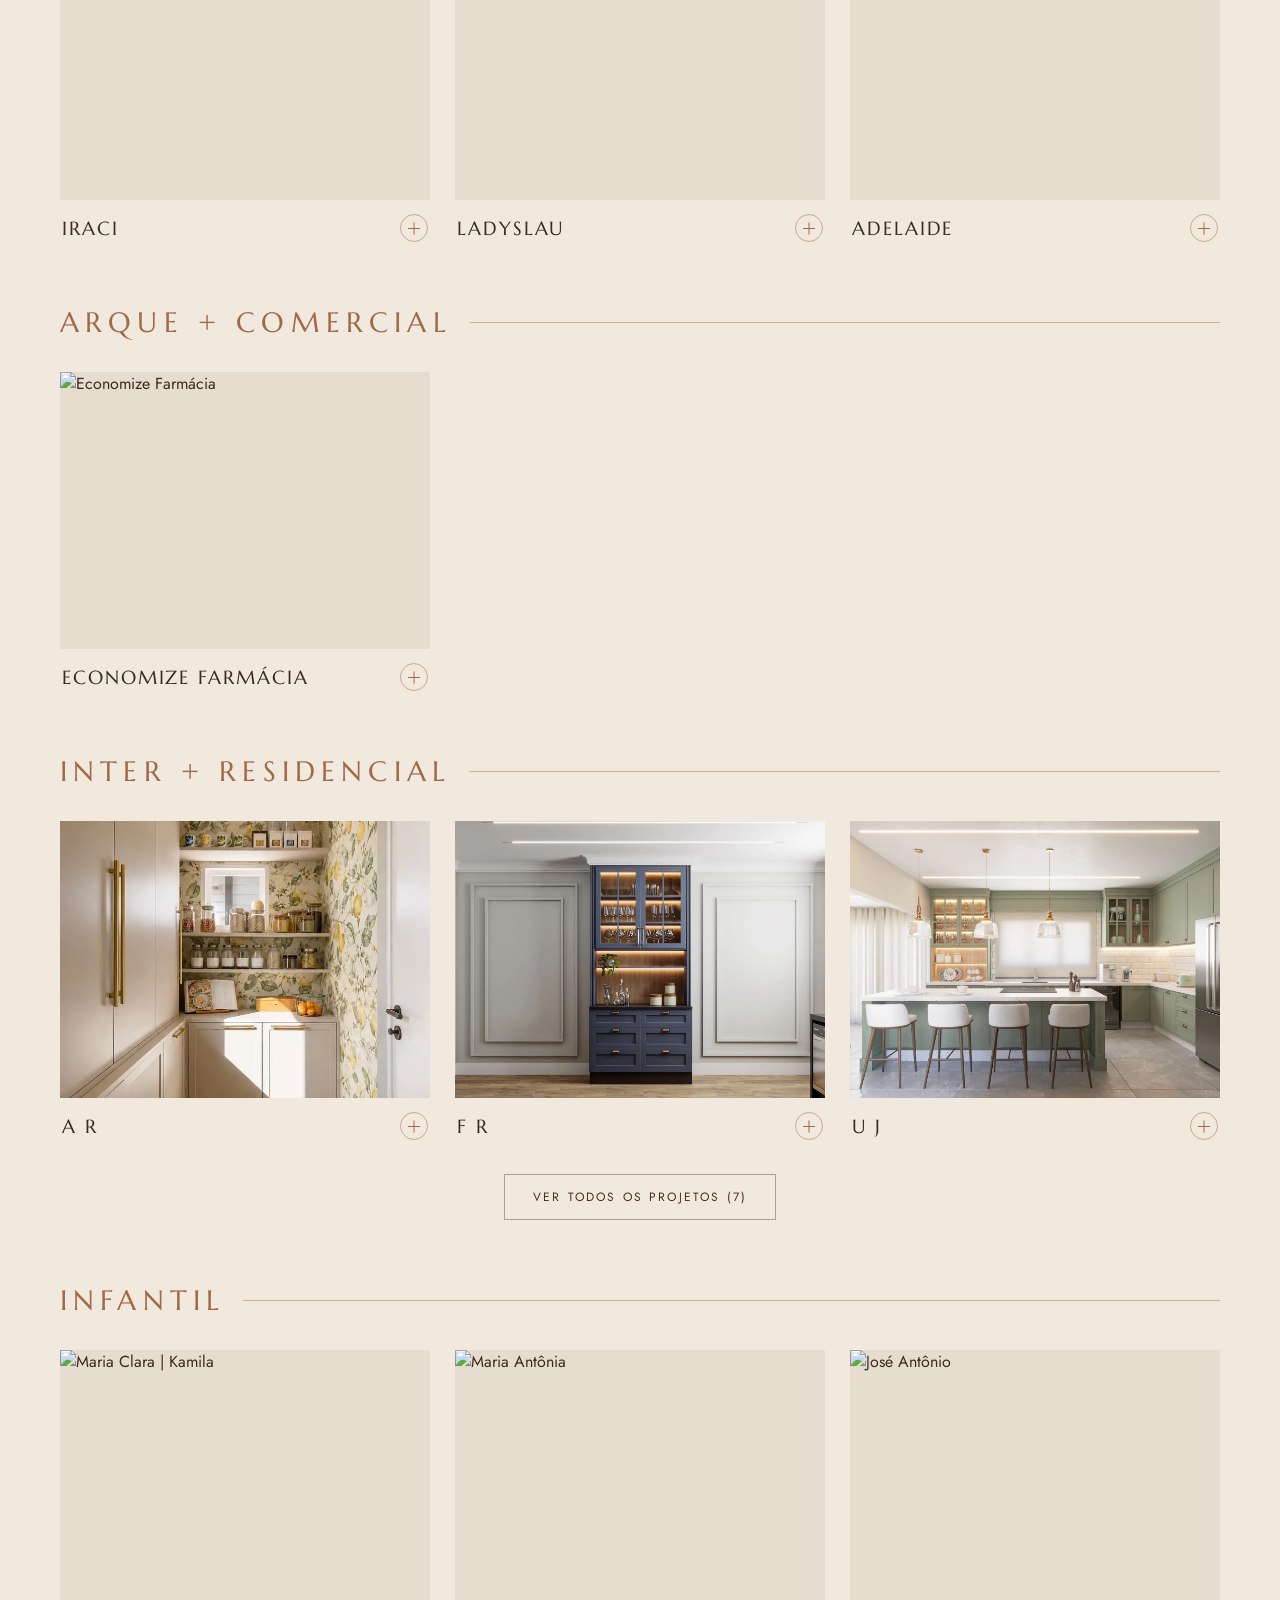
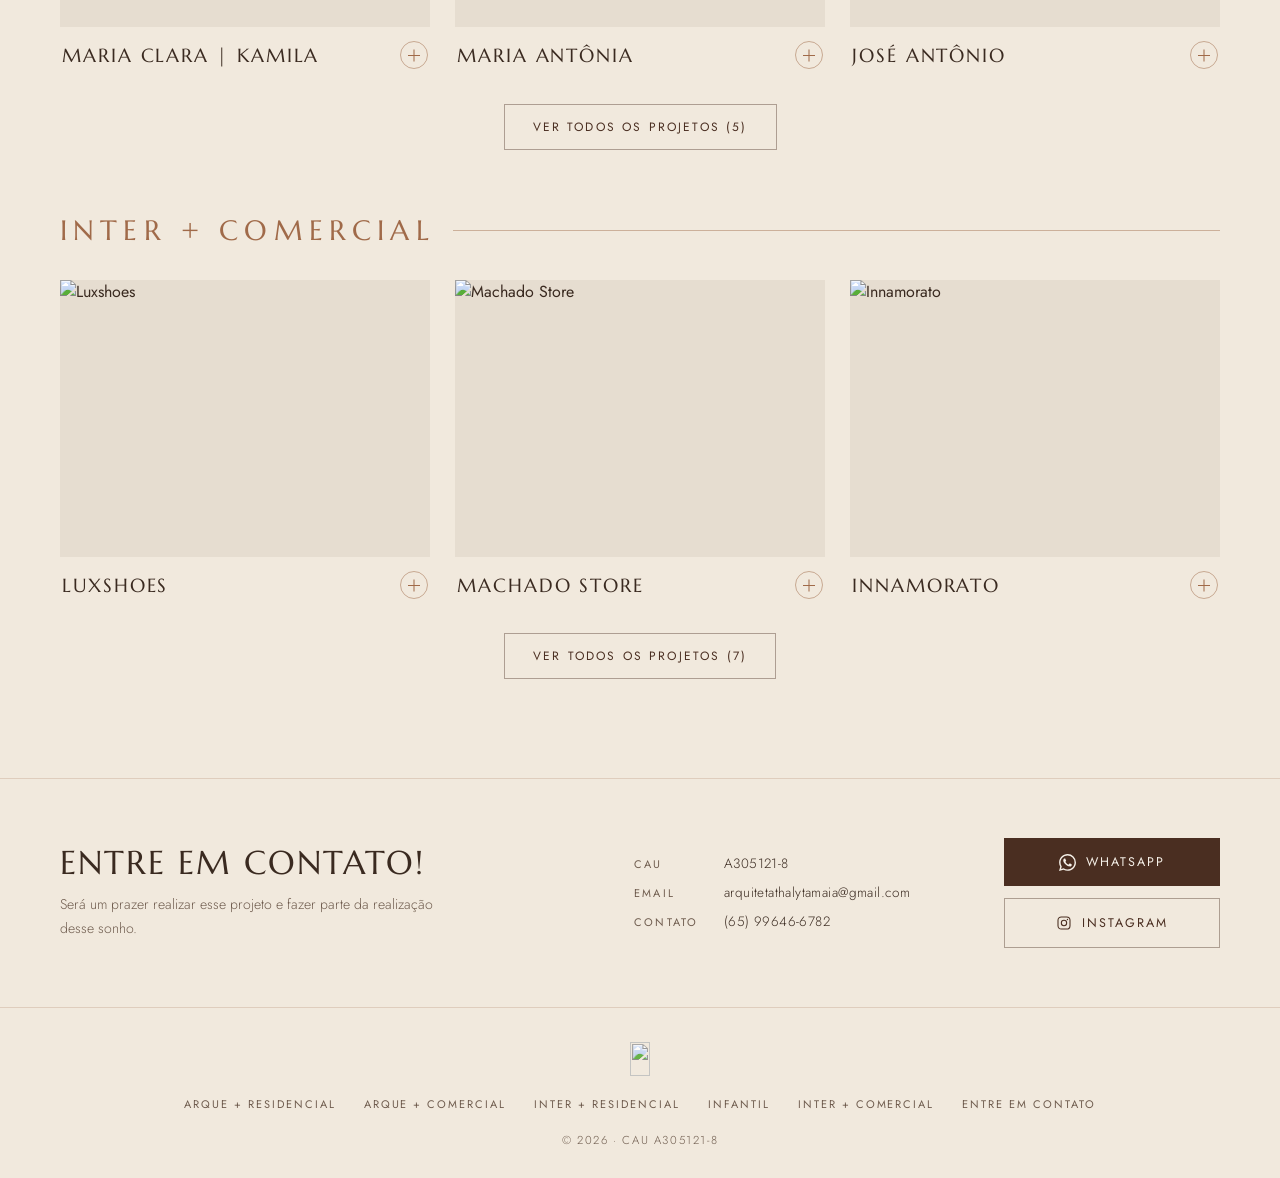
==== commit eb02c420: "feat: adiciona imagens 01.jpg e FINAL 5.PNG otimizadas em WebP no hero" ====
--- a/index.html
+++ b/index.html
@@ -10,7 +10,7 @@
   <meta name="description"
     content="Thalyta Maia — Arquitetura e Interiores. Projetos residenciais e comerciais com sensibilidade, criando ambientes que acolhem e inspiram. Atendimento presencial e online para todo o Brasil.">
   <link rel="canonical" href="https://theocarvalhodev.github.io/thalytaarq2.0/">
-  <link rel="icon" href="favicon.ico" sizes="48x48">
+  <link rel="icon" href="assets/images/apple-touch-icon.png">
   <link rel="apple-touch-icon" href="assets/images/apple-touch-icon.png">
 
   <!-- ===== Open Graph — preview ao compartilhar o link (WhatsApp, Instagram, Facebook, LinkedIn) ===== -->
@@ -34,7 +34,8 @@
   <meta name="twitter:title" content="Thalyta Maia · Arquitetura e Interiores">
   <meta name="twitter:description"
     content="Projetos residenciais e comerciais com sensibilidade — ambientes que acolhem e inspiram.">
-  <meta name="twitter:image" content="https://theocarvalhodev.github.io/thalytaarq2.0/assets/images/og-thalyta-maia.jpg">
+  <meta name="twitter:image"
+    content="https://theocarvalhodev.github.io/thalytaarq2.0/assets/images/og-thalyta-maia.jpg">
   <meta name="twitter:image:alt" content="Thalyta Maia — Arquitetura e Interiores">
 
   <link rel="preconnect" href="https://fonts.googleapis.com">
@@ -327,11 +328,18 @@
   <section id="hero" class="heroB">
     <div class="heroB__viewport">
       <div class="heroB__track" id="heroBTrack">
-        <section class="heroB__slide" style="background-image:url('assets/projetos/a-r/01.webp')">
-          <a class="heroB__link" href="#int-residencial" aria-label="Ver A R"></a>
+        <section class="heroB__slide" style="background-image:url('assets/images/01.webp')">
+          <a class="heroB__link" href="#int-residencial" aria-label="Ver Projeto A R"></a>
           <div class="heroB__label">
             <span class="heroB__cat">Interiores · Residencial</span>
             <span class="heroB__nome">A R</span>
+          </div>
+        </section>
+        <section class="heroB__slide" style="background-image:url('assets/images/FINAL 5.webp')">
+          <a class="heroB__link" href="#arq-residencial" aria-label="Ver Projeto Residencial"></a>
+          <div class="heroB__label">
+            <span class="heroB__cat">Arquitetônico · Residencial</span>
+            <span class="heroB__nome">Residencial</span>
           </div>
         </section>
         <section class="heroB__slide" style="background-image:url('assets/images/hero-lounge.jpg')">
